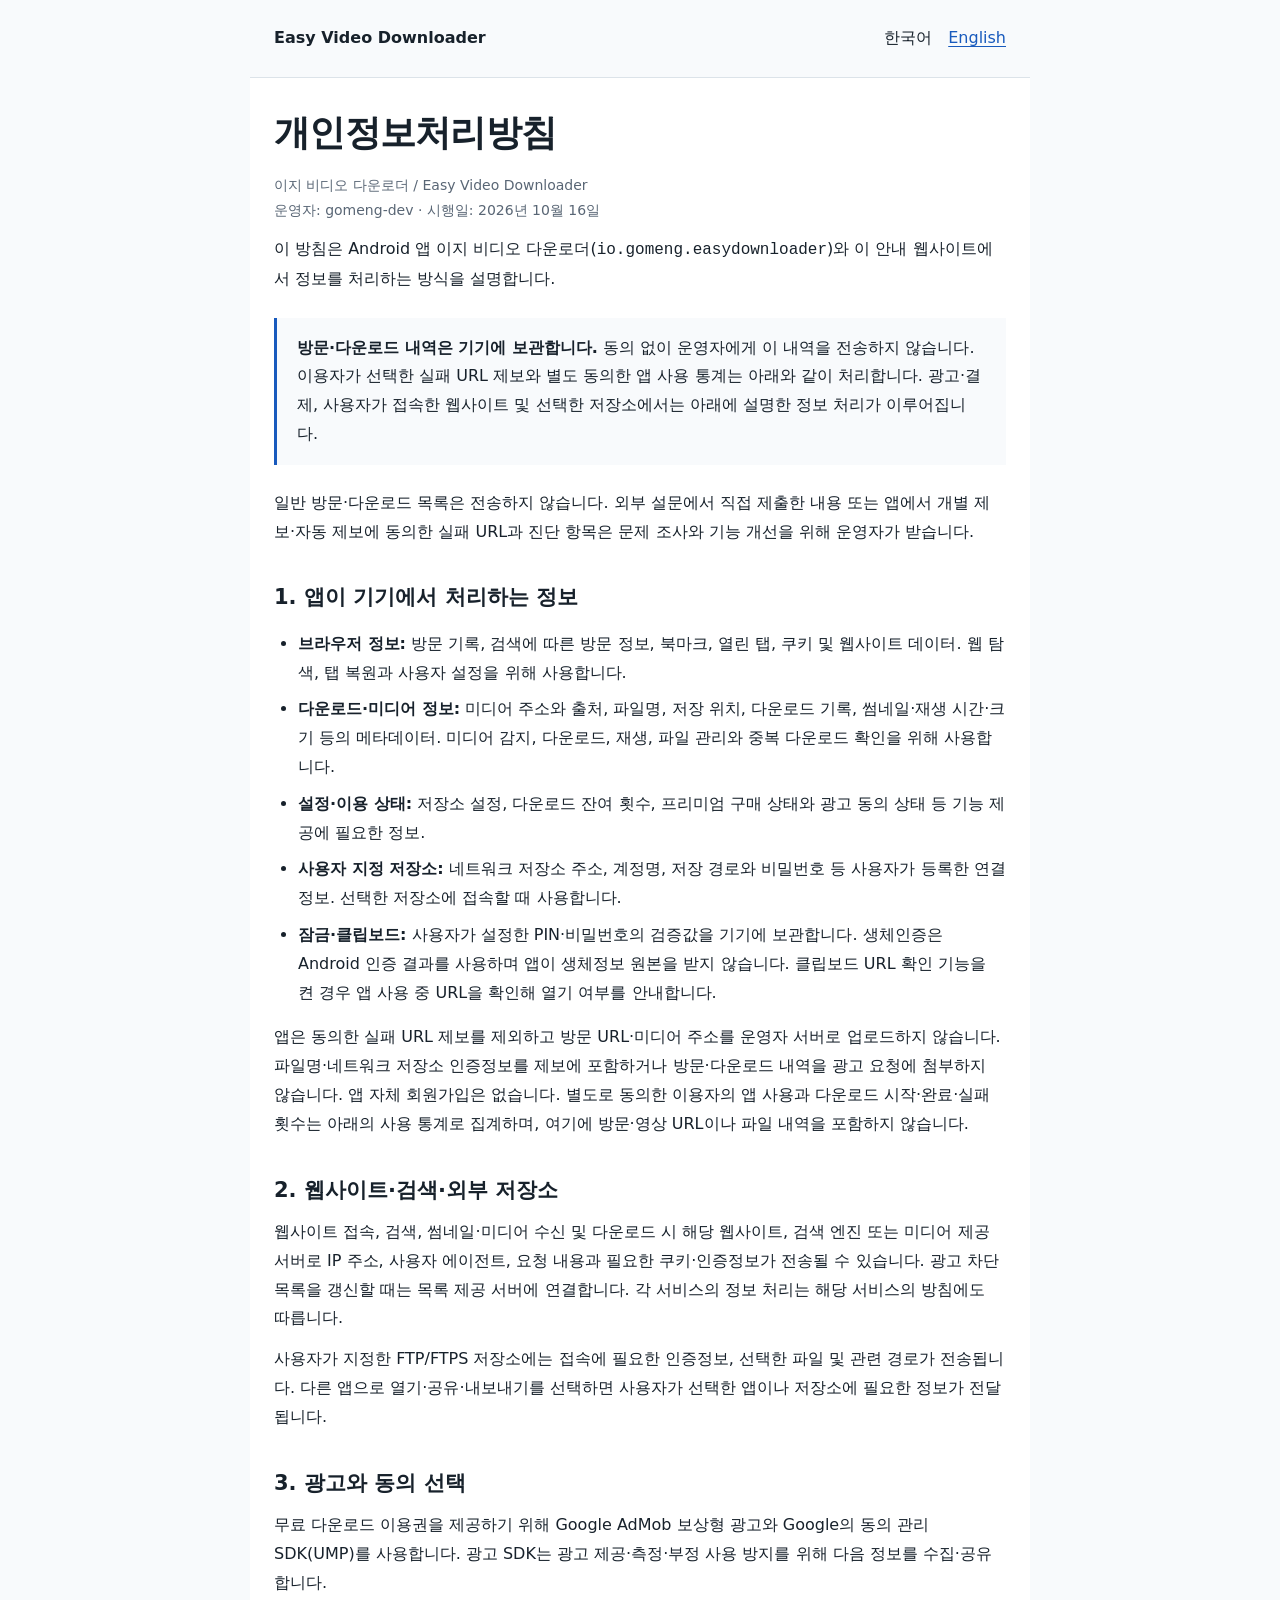
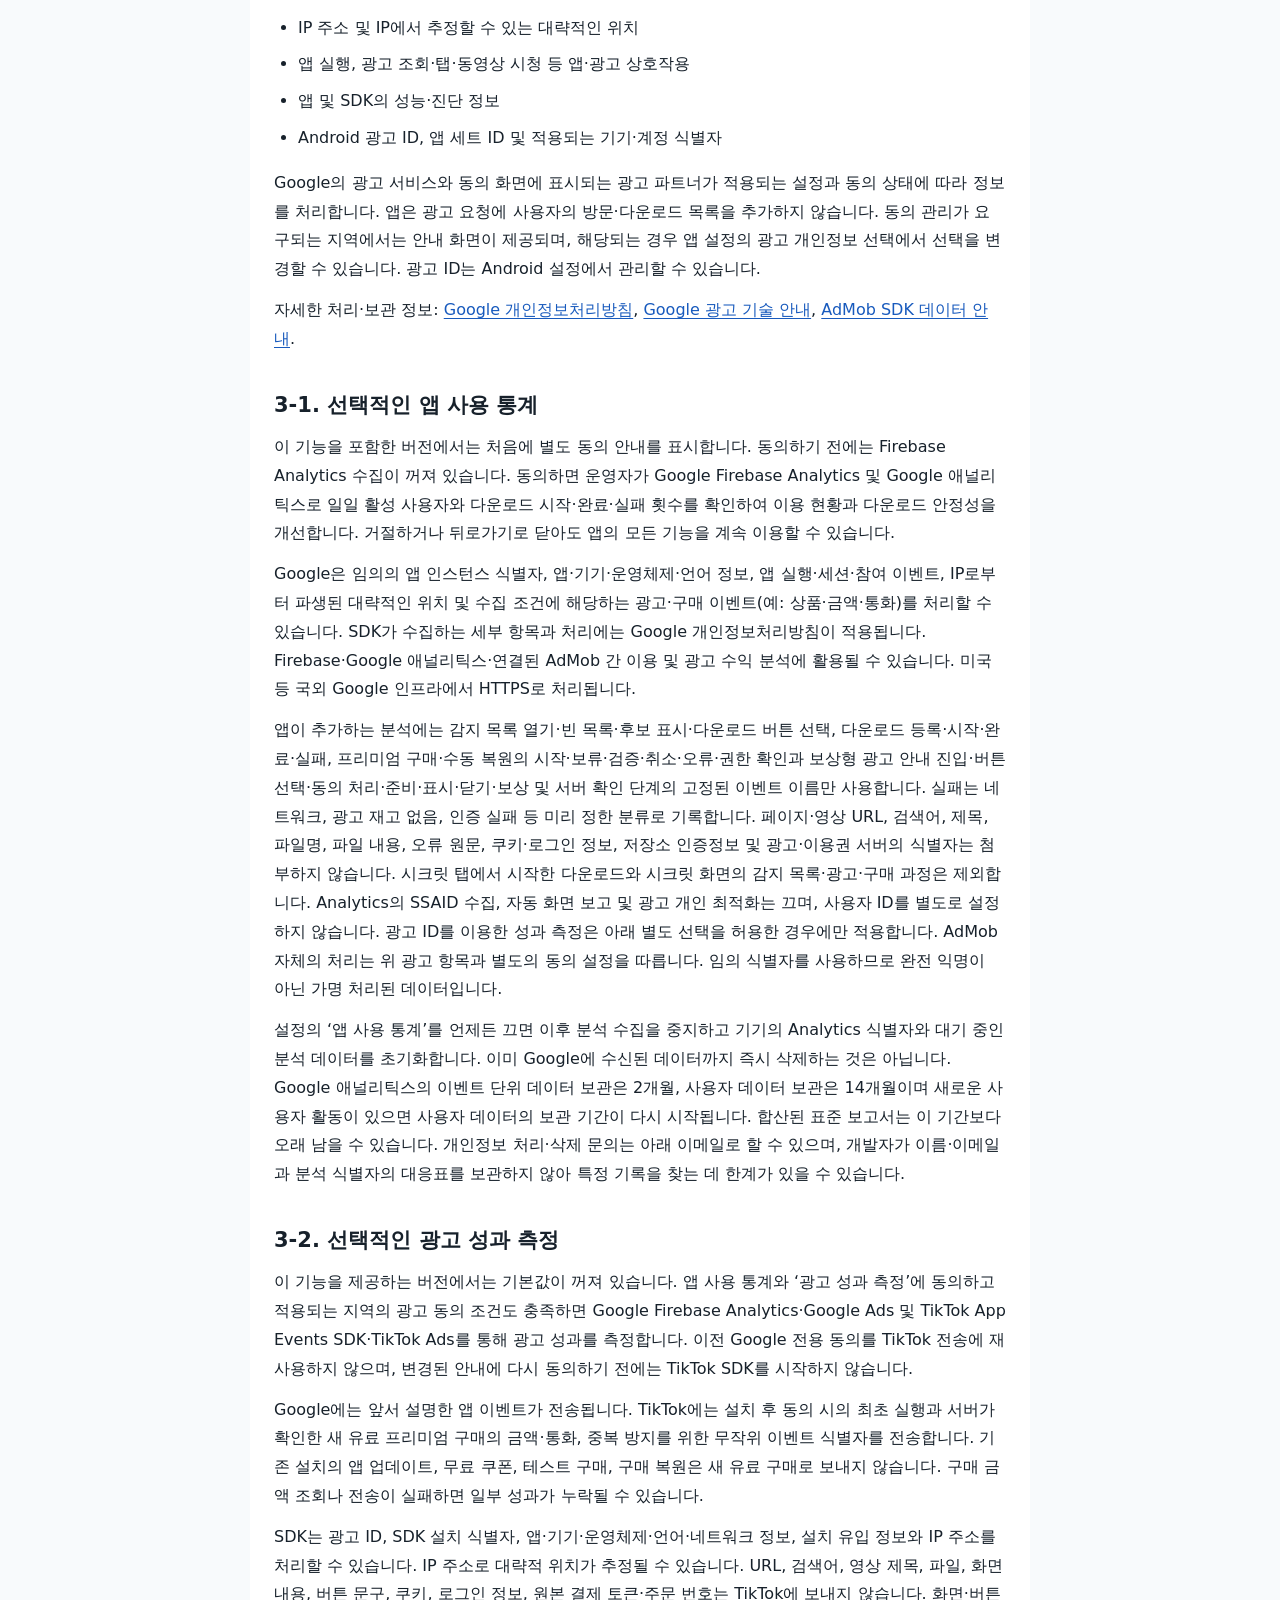
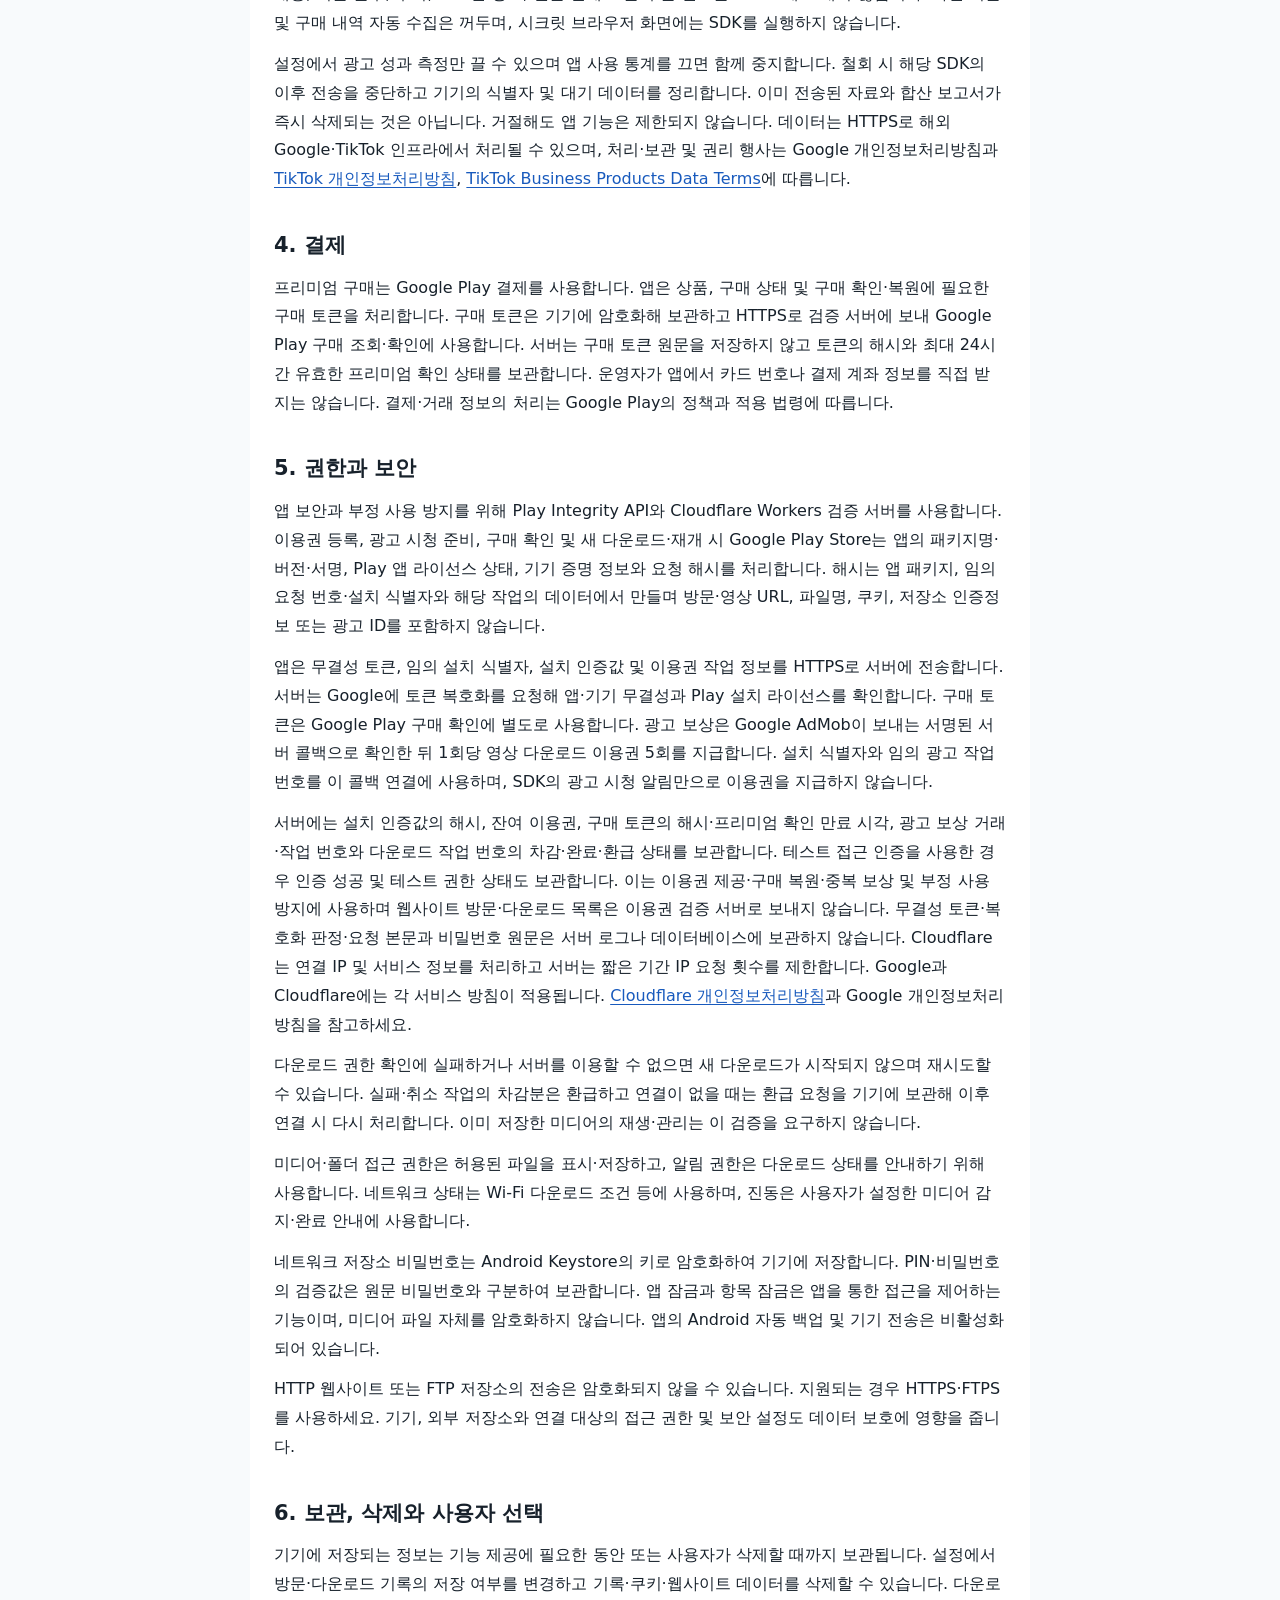
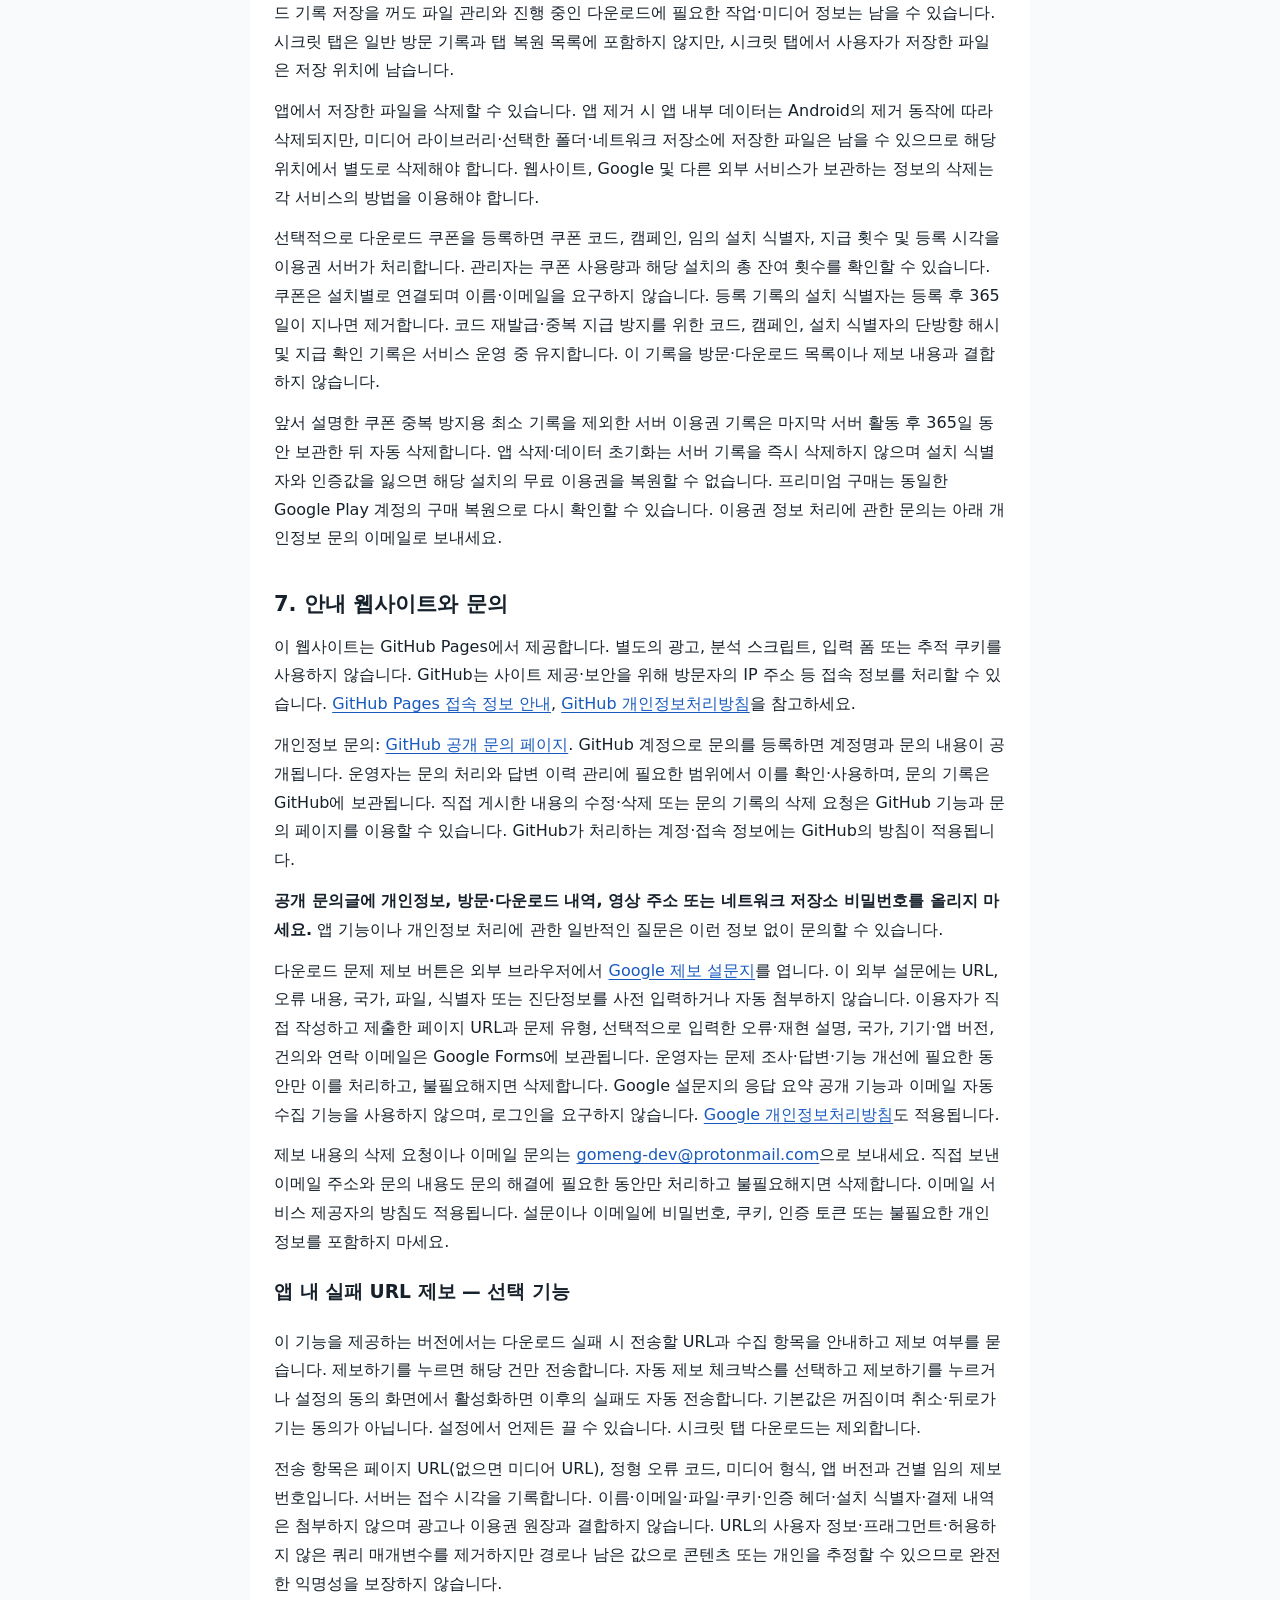
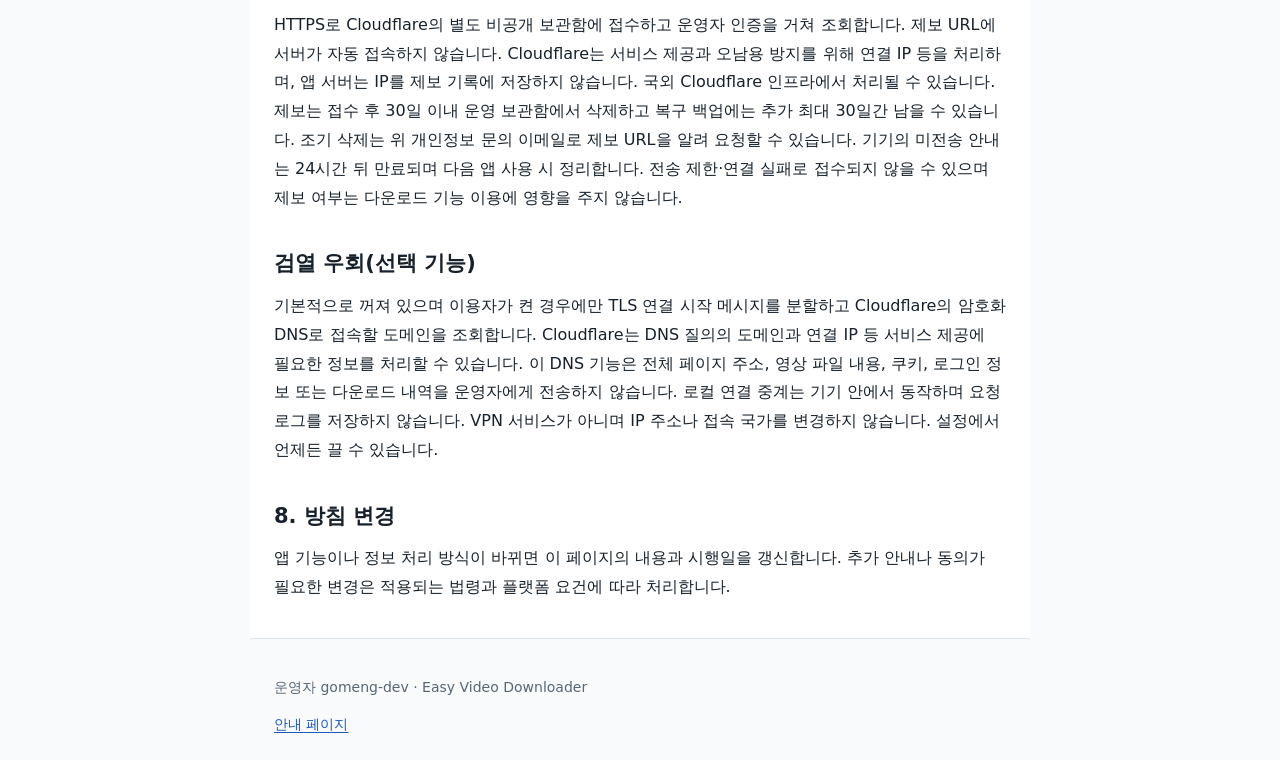
==== privacy.html @ 05d31c36 "Explain optional encrypted DNS connection feature" ====
<!doctype html>
<html lang="ko">
<head>
  <meta charset="utf-8">
  <meta name="viewport" content="width=device-width, initial-scale=1">
  <meta name="description" content="이지 비디오 다운로더의 기기 내 정보, 광고·결제 데이터, 외부 서비스, 삭제 및 문의 방법에 관한 개인정보처리방침입니다.">
  <meta http-equiv="Content-Security-Policy" content="default-src 'none'; style-src 'self'; base-uri 'none'; form-action 'none'">
  <title>개인정보처리방침 | 이지 비디오 다운로더</title>
  <link rel="stylesheet" href="styles.css">
  <link rel="alternate" hreflang="en" href="privacy-en.html">
</head>
<body>
  <header><a class="brand" href="./">Easy Video Downloader</a><nav aria-label="언어"><span aria-current="page">한국어</span><a href="privacy-en.html" lang="en">English</a></nav></header>
  <main>
    <h1>개인정보처리방침</h1>
    <p class="meta">이지 비디오 다운로더 / Easy Video Downloader<br>운영자: gomeng-dev · 시행일: <time datetime="2026-10-16">2026년 10월 16일</time></p>
    <p>이 방침은 Android 앱 이지 비디오 다운로더(<code>io.gomeng.easydownloader</code>)와 이 안내 웹사이트에서 정보를 처리하는 방식을 설명합니다.</p>
    <div class="summary"><strong>방문·다운로드 내역은 기기에 보관합니다.</strong> 동의 없이 운영자에게 이 내역을 전송하지 않습니다. 이용자가 선택한 실패 URL 제보와 별도 동의한 앱 사용 통계는 아래와 같이 처리합니다. 광고·결제, 사용자가 접속한 웹사이트 및 선택한 저장소에서는 아래에 설명한 정보 처리가 이루어집니다.</div>
    <p>일반 방문·다운로드 목록은 전송하지 않습니다. 외부 설문에서 직접 제출한 내용 또는 앱에서 개별 제보·자동 제보에 동의한 실패 URL과 진단 항목은 문제 조사와 기능 개선을 위해 운영자가 받습니다.</p>
    <h2>1. 앱이 기기에서 처리하는 정보</h2>
    <ul>
      <li><strong>브라우저 정보:</strong> 방문 기록, 검색에 따른 방문 정보, 북마크, 열린 탭, 쿠키 및 웹사이트 데이터. 웹 탐색, 탭 복원과 사용자 설정을 위해 사용합니다.</li>
      <li><strong>다운로드·미디어 정보:</strong> 미디어 주소와 출처, 파일명, 저장 위치, 다운로드 기록, 썸네일·재생 시간·크기 등의 메타데이터. 미디어 감지, 다운로드, 재생, 파일 관리와 중복 다운로드 확인을 위해 사용합니다.</li>
      <li><strong>설정·이용 상태:</strong> 저장소 설정, 다운로드 잔여 횟수, 프리미엄 구매 상태와 광고 동의 상태 등 기능 제공에 필요한 정보.</li>
      <li><strong>사용자 지정 저장소:</strong> 네트워크 저장소 주소, 계정명, 저장 경로와 비밀번호 등 사용자가 등록한 연결 정보. 선택한 저장소에 접속할 때 사용합니다.</li>
      <li><strong>잠금·클립보드:</strong> 사용자가 설정한 PIN·비밀번호의 검증값을 기기에 보관합니다. 생체인증은 Android 인증 결과를 사용하며 앱이 생체정보 원본을 받지 않습니다. 클립보드 URL 확인 기능을 켠 경우 앱 사용 중 URL을 확인해 열기 여부를 안내합니다.</li>
    </ul>
    <p>앱은 동의한 실패 URL 제보를 제외하고 방문 URL·미디어 주소를 운영자 서버로 업로드하지 않습니다. 파일명·네트워크 저장소 인증정보를 제보에 포함하거나 방문·다운로드 내역을 광고 요청에 첨부하지 않습니다. 앱 자체 회원가입은 없습니다. 별도로 동의한 이용자의 앱 사용과 다운로드 시작·완료·실패 횟수는 아래의 사용 통계로 집계하며, 여기에 방문·영상 URL이나 파일 내역을 포함하지 않습니다.</p>
    <h2>2. 웹사이트·검색·외부 저장소</h2>
    <p>웹사이트 접속, 검색, 썸네일·미디어 수신 및 다운로드 시 해당 웹사이트, 검색 엔진 또는 미디어 제공 서버로 IP 주소, 사용자 에이전트, 요청 내용과 필요한 쿠키·인증정보가 전송될 수 있습니다. 광고 차단 목록을 갱신할 때는 목록 제공 서버에 연결합니다. 각 서비스의 정보 처리는 해당 서비스의 방침에도 따릅니다.</p>
    <p>사용자가 지정한 FTP/FTPS 저장소에는 접속에 필요한 인증정보, 선택한 파일 및 관련 경로가 전송됩니다. 다른 앱으로 열기·공유·내보내기를 선택하면 사용자가 선택한 앱이나 저장소에 필요한 정보가 전달됩니다.</p>
    <h2>3. 광고와 동의 선택</h2>
    <p>무료 다운로드 이용권을 제공하기 위해 Google AdMob 보상형 광고와 Google의 동의 관리 SDK(UMP)를 사용합니다. 광고 SDK는 광고 제공·측정·부정 사용 방지를 위해 다음 정보를 수집·공유합니다.</p>
    <ul><li>IP 주소 및 IP에서 추정할 수 있는 대략적인 위치</li><li>앱 실행, 광고 조회·탭·동영상 시청 등 앱·광고 상호작용</li><li>앱 및 SDK의 성능·진단 정보</li><li>Android 광고 ID, 앱 세트 ID 및 적용되는 기기·계정 식별자</li></ul>
    <p>Google의 광고 서비스와 동의 화면에 표시되는 광고 파트너가 적용되는 설정과 동의 상태에 따라 정보를 처리합니다. 앱은 광고 요청에 사용자의 방문·다운로드 목록을 추가하지 않습니다. 동의 관리가 요구되는 지역에서는 안내 화면이 제공되며, 해당되는 경우 앱 설정의 광고 개인정보 선택에서 선택을 변경할 수 있습니다. 광고 ID는 Android 설정에서 관리할 수 있습니다.</p>
    <p>자세한 처리·보관 정보: <a href="https://policies.google.com/privacy?hl=ko">Google 개인정보처리방침</a>, <a href="https://policies.google.com/technologies/ads?hl=ko">Google 광고 기술 안내</a>, <a href="https://developers.google.com/admob/android/privacy/play-data-disclosure">AdMob SDK 데이터 안내</a>.</p>
    <h2>3-1. 선택적인 앱 사용 통계</h2>
    <p>이 기능을 포함한 버전에서는 처음에 별도 동의 안내를 표시합니다. 동의하기 전에는 Firebase Analytics 수집이 꺼져 있습니다. 동의하면 운영자가 Google Firebase Analytics 및 Google 애널리틱스로 일일 활성 사용자와 다운로드 시작·완료·실패 횟수를 확인하여 이용 현황과 다운로드 안정성을 개선합니다. 거절하거나 뒤로가기로 닫아도 앱의 모든 기능을 계속 이용할 수 있습니다.</p>
    <p>Google은 임의의 앱 인스턴스 식별자, 앱·기기·운영체제·언어 정보, 앱 실행·세션·참여 이벤트, IP로부터 파생된 대략적인 위치 및 수집 조건에 해당하는 광고·구매 이벤트(예: 상품·금액·통화)를 처리할 수 있습니다. SDK가 수집하는 세부 항목과 처리에는 Google 개인정보처리방침이 적용됩니다. Firebase·Google 애널리틱스·연결된 AdMob 간 이용 및 광고 수익 분석에 활용될 수 있습니다. 미국 등 국외 Google 인프라에서 HTTPS로 처리됩니다.</p>
    <p>앱이 추가하는 분석에는 감지 목록 열기·빈 목록·후보 표시·다운로드 버튼 선택, 다운로드 등록·시작·완료·실패, 프리미엄 구매·수동 복원의 시작·보류·검증·취소·오류·권한 확인과 보상형 광고 안내 진입·버튼 선택·동의 처리·준비·표시·닫기·보상 및 서버 확인 단계의 고정된 이벤트 이름만 사용합니다. 실패는 네트워크, 광고 재고 없음, 인증 실패 등 미리 정한 분류로 기록합니다. 페이지·영상 URL, 검색어, 제목, 파일명, 파일 내용, 오류 원문, 쿠키·로그인 정보, 저장소 인증정보 및 광고·이용권 서버의 식별자는 첨부하지 않습니다. 시크릿 탭에서 시작한 다운로드와 시크릿 화면의 감지 목록·광고·구매 과정은 제외합니다. Analytics의 SSAID 수집, 자동 화면 보고 및 광고 개인 최적화는 끄며, 사용자 ID를 별도로 설정하지 않습니다. 광고 ID를 이용한 성과 측정은 아래 별도 선택을 허용한 경우에만 적용합니다. AdMob 자체의 처리는 위 광고 항목과 별도의 동의 설정을 따릅니다. 임의 식별자를 사용하므로 완전 익명이 아닌 가명 처리된 데이터입니다.</p>
    <p>설정의 ‘앱 사용 통계’를 언제든 끄면 이후 분석 수집을 중지하고 기기의 Analytics 식별자와 대기 중인 분석 데이터를 초기화합니다. 이미 Google에 수신된 데이터까지 즉시 삭제하는 것은 아닙니다. Google 애널리틱스의 이벤트 단위 데이터 보관은 2개월, 사용자 데이터 보관은 14개월이며 새로운 사용자 활동이 있으면 사용자 데이터의 보관 기간이 다시 시작됩니다. 합산된 표준 보고서는 이 기간보다 오래 남을 수 있습니다. 개인정보 처리·삭제 문의는 아래 이메일로 할 수 있으며, 개발자가 이름·이메일과 분석 식별자의 대응표를 보관하지 않아 특정 기록을 찾는 데 한계가 있을 수 있습니다.</p>
    <h2>3-2. 선택적인 광고 성과 측정</h2>
    <p>이 기능을 제공하는 버전에서는 기본값이 꺼져 있습니다. 앱 사용 통계와 ‘광고 성과 측정’에 동의하고 적용되는 지역의 광고 동의 조건도 충족하면 Google Firebase Analytics·Google Ads 및 TikTok App Events SDK·TikTok Ads를 통해 광고 성과를 측정합니다. 이전 Google 전용 동의를 TikTok 전송에 재사용하지 않으며, 변경된 안내에 다시 동의하기 전에는 TikTok SDK를 시작하지 않습니다.</p>
    <p>Google에는 앞서 설명한 앱 이벤트가 전송됩니다. TikTok에는 설치 후 동의 시의 최초 실행과 서버가 확인한 새 유료 프리미엄 구매의 금액·통화, 중복 방지를 위한 무작위 이벤트 식별자를 전송합니다. 기존 설치의 앱 업데이트, 무료 쿠폰, 테스트 구매, 구매 복원은 새 유료 구매로 보내지 않습니다. 구매 금액 조회나 전송이 실패하면 일부 성과가 누락될 수 있습니다.</p>
    <p>SDK는 광고 ID, SDK 설치 식별자, 앱·기기·운영체제·언어·네트워크 정보, 설치 유입 정보와 IP 주소를 처리할 수 있습니다. IP 주소로 대략적 위치가 추정될 수 있습니다. URL, 검색어, 영상 제목, 파일, 화면 내용, 버튼 문구, 쿠키, 로그인 정보, 원본 결제 토큰·주문 번호는 TikTok에 보내지 않습니다. 화면·버튼 및 구매 내역 자동 수집은 꺼두며, 시크릿 브라우저 화면에는 SDK를 실행하지 않습니다.</p>
    <p>설정에서 광고 성과 측정만 끌 수 있으며 앱 사용 통계를 끄면 함께 중지합니다. 철회 시 해당 SDK의 이후 전송을 중단하고 기기의 식별자 및 대기 데이터를 정리합니다. 이미 전송된 자료와 합산 보고서가 즉시 삭제되는 것은 아닙니다. 거절해도 앱 기능은 제한되지 않습니다. 데이터는 HTTPS로 해외 Google·TikTok 인프라에서 처리될 수 있으며, 처리·보관 및 권리 행사는 Google 개인정보처리방침과 <a href="https://www.tiktok.com/legal/page/global/privacy-policy/en">TikTok 개인정보처리방침</a>, <a href="https://ads.tiktok.com/i18n/official/policy/business-products-terms">TikTok Business Products Data Terms</a>에 따릅니다.</p>
    <h2>4. 결제</h2>
    <p>프리미엄 구매는 Google Play 결제를 사용합니다. 앱은 상품, 구매 상태 및 구매 확인·복원에 필요한 구매 토큰을 처리합니다. 구매 토큰은 기기에 암호화해 보관하고 HTTPS로 검증 서버에 보내 Google Play 구매 조회·확인에 사용합니다. 서버는 구매 토큰 원문을 저장하지 않고 토큰의 해시와 최대 24시간 유효한 프리미엄 확인 상태를 보관합니다. 운영자가 앱에서 카드 번호나 결제 계좌 정보를 직접 받지는 않습니다. 결제·거래 정보의 처리는 Google Play의 정책과 적용 법령에 따릅니다.</p>
    <h2>5. 권한과 보안</h2>
    <p>앱 보안과 부정 사용 방지를 위해 Play Integrity API와 Cloudflare Workers 검증 서버를 사용합니다. 이용권 등록, 광고 시청 준비, 구매 확인 및 새 다운로드·재개 시 Google Play Store는 앱의 패키지명·버전·서명, Play 앱 라이선스 상태, 기기 증명 정보와 요청 해시를 처리합니다. 해시는 앱 패키지, 임의 요청 번호·설치 식별자와 해당 작업의 데이터에서 만들며 방문·영상 URL, 파일명, 쿠키, 저장소 인증정보 또는 광고 ID를 포함하지 않습니다.</p>
    <p>앱은 무결성 토큰, 임의 설치 식별자, 설치 인증값 및 이용권 작업 정보를 HTTPS로 서버에 전송합니다. 서버는 Google에 토큰 복호화를 요청해 앱·기기 무결성과 Play 설치 라이선스를 확인합니다. 구매 토큰은 Google Play 구매 확인에 별도로 사용합니다. 광고 보상은 Google AdMob이 보내는 서명된 서버 콜백으로 확인한 뒤 1회당 영상 다운로드 이용권 5회를 지급합니다. 설치 식별자와 임의 광고 작업 번호를 이 콜백 연결에 사용하며, SDK의 광고 시청 알림만으로 이용권을 지급하지 않습니다.</p>
    <p>서버에는 설치 인증값의 해시, 잔여 이용권, 구매 토큰의 해시·프리미엄 확인 만료 시각, 광고 보상 거래·작업 번호와 다운로드 작업 번호의 차감·완료·환급 상태를 보관합니다. 테스트 접근 인증을 사용한 경우 인증 성공 및 테스트 권한 상태도 보관합니다. 이는 이용권 제공·구매 복원·중복 보상 및 부정 사용 방지에 사용하며 웹사이트 방문·다운로드 목록은 이용권 검증 서버로 보내지 않습니다. 무결성 토큰·복호화 판정·요청 본문과 비밀번호 원문은 서버 로그나 데이터베이스에 보관하지 않습니다. Cloudflare는 연결 IP 및 서비스 정보를 처리하고 서버는 짧은 기간 IP 요청 횟수를 제한합니다. Google과 Cloudflare에는 각 서비스 방침이 적용됩니다. <a href="https://www.cloudflare.com/privacypolicy/">Cloudflare 개인정보처리방침</a>과 Google 개인정보처리방침을 참고하세요.</p>
    <p>다운로드 권한 확인에 실패하거나 서버를 이용할 수 없으면 새 다운로드가 시작되지 않으며 재시도할 수 있습니다. 실패·취소 작업의 차감분은 환급하고 연결이 없을 때는 환급 요청을 기기에 보관해 이후 연결 시 다시 처리합니다. 이미 저장한 미디어의 재생·관리는 이 검증을 요구하지 않습니다.</p>
    <p>미디어·폴더 접근 권한은 허용된 파일을 표시·저장하고, 알림 권한은 다운로드 상태를 안내하기 위해 사용합니다. 네트워크 상태는 Wi-Fi 다운로드 조건 등에 사용하며, 진동은 사용자가 설정한 미디어 감지·완료 안내에 사용합니다.</p>
    <p>네트워크 저장소 비밀번호는 Android Keystore의 키로 암호화하여 기기에 저장합니다. PIN·비밀번호의 검증값은 원문 비밀번호와 구분하여 보관합니다. 앱 잠금과 항목 잠금은 앱을 통한 접근을 제어하는 기능이며, 미디어 파일 자체를 암호화하지 않습니다. 앱의 Android 자동 백업 및 기기 전송은 비활성화되어 있습니다.</p>
    <p>HTTP 웹사이트 또는 FTP 저장소의 전송은 암호화되지 않을 수 있습니다. 지원되는 경우 HTTPS·FTPS를 사용하세요. 기기, 외부 저장소와 연결 대상의 접근 권한 및 보안 설정도 데이터 보호에 영향을 줍니다.</p>
    <h2>6. 보관, 삭제와 사용자 선택</h2>
    <p>기기에 저장되는 정보는 기능 제공에 필요한 동안 또는 사용자가 삭제할 때까지 보관됩니다. 설정에서 방문·다운로드 기록의 저장 여부를 변경하고 기록·쿠키·웹사이트 데이터를 삭제할 수 있습니다. 다운로드 기록 저장을 꺼도 파일 관리와 진행 중인 다운로드에 필요한 작업·미디어 정보는 남을 수 있습니다. 시크릿 탭은 일반 방문 기록과 탭 복원 목록에 포함하지 않지만, 시크릿 탭에서 사용자가 저장한 파일은 저장 위치에 남습니다.</p>
    <p>앱에서 저장한 파일을 삭제할 수 있습니다. 앱 제거 시 앱 내부 데이터는 Android의 제거 동작에 따라 삭제되지만, 미디어 라이브러리·선택한 폴더·네트워크 저장소에 저장한 파일은 남을 수 있으므로 해당 위치에서 별도로 삭제해야 합니다. 웹사이트, Google 및 다른 외부 서비스가 보관하는 정보의 삭제는 각 서비스의 방법을 이용해야 합니다.</p>
    <p>선택적으로 다운로드 쿠폰을 등록하면 쿠폰 코드, 캠페인, 임의 설치 식별자, 지급 횟수 및 등록 시각을 이용권 서버가 처리합니다. 관리자는 쿠폰 사용량과 해당 설치의 총 잔여 횟수를 확인할 수 있습니다. 쿠폰은 설치별로 연결되며 이름·이메일을 요구하지 않습니다. 등록 기록의 설치 식별자는 등록 후 365일이 지나면 제거합니다. 코드 재발급·중복 지급 방지를 위한 코드, 캠페인, 설치 식별자의 단방향 해시 및 지급 확인 기록은 서비스 운영 중 유지합니다. 이 기록을 방문·다운로드 목록이나 제보 내용과 결합하지 않습니다.</p>
    <p>앞서 설명한 쿠폰 중복 방지용 최소 기록을 제외한 서버 이용권 기록은 마지막 서버 활동 후 365일 동안 보관한 뒤 자동 삭제합니다. 앱 삭제·데이터 초기화는 서버 기록을 즉시 삭제하지 않으며 설치 식별자와 인증값을 잃으면 해당 설치의 무료 이용권을 복원할 수 없습니다. 프리미엄 구매는 동일한 Google Play 계정의 구매 복원으로 다시 확인할 수 있습니다. 이용권 정보 처리에 관한 문의는 아래 개인정보 문의 이메일로 보내세요.</p>
    <h2>7. 안내 웹사이트와 문의</h2>
    <p>이 웹사이트는 GitHub Pages에서 제공합니다. 별도의 광고, 분석 스크립트, 입력 폼 또는 추적 쿠키를 사용하지 않습니다. GitHub는 사이트 제공·보안을 위해 방문자의 IP 주소 등 접속 정보를 처리할 수 있습니다. <a href="https://docs.github.com/en/pages/getting-started-with-github-pages/what-is-github-pages#data-collection">GitHub Pages 접속 정보 안내</a>, <a href="https://docs.github.com/en/site-policy/privacy-policies/github-general-privacy-statement">GitHub 개인정보처리방침</a>을 참고하세요.</p>
    <p>개인정보 문의: <a href="https://github.com/gomeng-dev/gomeng-dev.github.io/issues/new/choose">GitHub 공개 문의 페이지</a>. GitHub 계정으로 문의를 등록하면 계정명과 문의 내용이 공개됩니다. 운영자는 문의 처리와 답변 이력 관리에 필요한 범위에서 이를 확인·사용하며, 문의 기록은 GitHub에 보관됩니다. 직접 게시한 내용의 수정·삭제 또는 문의 기록의 삭제 요청은 GitHub 기능과 문의 페이지를 이용할 수 있습니다. GitHub가 처리하는 계정·접속 정보에는 GitHub의 방침이 적용됩니다.</p>
    <p><strong>공개 문의글에 개인정보, 방문·다운로드 내역, 영상 주소 또는 네트워크 저장소 비밀번호를 올리지 마세요.</strong> 앱 기능이나 개인정보 처리에 관한 일반적인 질문은 이런 정보 없이 문의할 수 있습니다.</p>
    <p>다운로드 문제 제보 버튼은 외부 브라우저에서 <a href="https://forms.gle/c27XCRw5DG1pecUr5">Google 제보 설문지</a>를 엽니다. 이 외부 설문에는 URL, 오류 내용, 국가, 파일, 식별자 또는 진단정보를 사전 입력하거나 자동 첨부하지 않습니다. 이용자가 직접 작성하고 제출한 페이지 URL과 문제 유형, 선택적으로 입력한 오류·재현 설명, 국가, 기기·앱 버전, 건의와 연락 이메일은 Google Forms에 보관됩니다. 운영자는 문제 조사·답변·기능 개선에 필요한 동안만 이를 처리하고, 불필요해지면 삭제합니다. Google 설문지의 응답 요약 공개 기능과 이메일 자동 수집 기능을 사용하지 않으며, 로그인을 요구하지 않습니다. <a href="https://policies.google.com/privacy?hl=ko">Google 개인정보처리방침</a>도 적용됩니다.</p>
    <p>제보 내용의 삭제 요청이나 이메일 문의는 <a href="mailto:gomeng-dev@protonmail.com">gomeng-dev@protonmail.com</a>으로 보내세요. 직접 보낸 이메일 주소와 문의 내용도 문의 해결에 필요한 동안만 처리하고 불필요해지면 삭제합니다. 이메일 서비스 제공자의 방침도 적용됩니다. 설문이나 이메일에 비밀번호, 쿠키, 인증 토큰 또는 불필요한 개인정보를 포함하지 마세요.</p>
    <h3>앱 내 실패 URL 제보 — 선택 기능</h3>
    <p>이 기능을 제공하는 버전에서는 다운로드 실패 시 전송할 URL과 수집 항목을 안내하고 제보 여부를 묻습니다. 제보하기를 누르면 해당 건만 전송합니다. 자동 제보 체크박스를 선택하고 제보하기를 누르거나 설정의 동의 화면에서 활성화하면 이후의 실패도 자동 전송합니다. 기본값은 꺼짐이며 취소·뒤로가기는 동의가 아닙니다. 설정에서 언제든 끌 수 있습니다. 시크릿 탭 다운로드는 제외합니다.</p>
    <p>전송 항목은 페이지 URL(없으면 미디어 URL), 정형 오류 코드, 미디어 형식, 앱 버전과 건별 임의 제보 번호입니다. 서버는 접수 시각을 기록합니다. 이름·이메일·파일·쿠키·인증 헤더·설치 식별자·결제 내역은 첨부하지 않으며 광고나 이용권 원장과 결합하지 않습니다. URL의 사용자 정보·프래그먼트·허용하지 않은 쿼리 매개변수를 제거하지만 경로나 남은 값으로 콘텐츠 또는 개인을 추정할 수 있으므로 완전한 익명성을 보장하지 않습니다.</p>
    <p>HTTPS로 Cloudflare의 별도 비공개 보관함에 접수하고 운영자 인증을 거쳐 조회합니다. 제보 URL에 서버가 자동 접속하지 않습니다. Cloudflare는 서비스 제공과 오남용 방지를 위해 연결 IP 등을 처리하며, 앱 서버는 IP를 제보 기록에 저장하지 않습니다. 국외 Cloudflare 인프라에서 처리될 수 있습니다. 제보는 접수 후 30일 이내 운영 보관함에서 삭제하고 복구 백업에는 추가 최대 30일간 남을 수 있습니다. 조기 삭제는 위 개인정보 문의 이메일로 제보 URL을 알려 요청할 수 있습니다. 기기의 미전송 안내는 24시간 뒤 만료되며 다음 앱 사용 시 정리합니다. 전송 제한·연결 실패로 접수되지 않을 수 있으며 제보 여부는 다운로드 기능 이용에 영향을 주지 않습니다.</p>
    <h2>검열 우회(선택 기능)</h2>
    <p>기본적으로 꺼져 있으며 이용자가 켠 경우에만 TLS 연결 시작 메시지를 분할하고 Cloudflare의 암호화 DNS로 접속할 도메인을 조회합니다. Cloudflare는 DNS 질의의 도메인과 연결 IP 등 서비스 제공에 필요한 정보를 처리할 수 있습니다. 이 DNS 기능은 전체 페이지 주소, 영상 파일 내용, 쿠키, 로그인 정보 또는 다운로드 내역을 운영자에게 전송하지 않습니다. 로컬 연결 중계는 기기 안에서 동작하며 요청 로그를 저장하지 않습니다. VPN 서비스가 아니며 IP 주소나 접속 국가를 변경하지 않습니다. 설정에서 언제든 끌 수 있습니다.</p>
    <h2>8. 방침 변경</h2>
    <p>앱 기능이나 정보 처리 방식이 바뀌면 이 페이지의 내용과 시행일을 갱신합니다. 추가 안내나 동의가 필요한 변경은 적용되는 법령과 플랫폼 요건에 따라 처리합니다.</p>
  </main>
  <footer><p>운영자 gomeng-dev · Easy Video Downloader</p><a href="./">안내 페이지</a></footer>
</body>
</html>
---- styles.css ----
:root { color-scheme: light dark; --background: #f8fafc; --surface: #ffffff; --text: #17212b; --muted: #596675; --line: #dce3e9; --accent: #185abd; }
* { box-sizing: border-box; }
body { margin: 0; background: var(--background); color: var(--text); font: 16px/1.8 system-ui, -apple-system, BlinkMacSystemFont, "Segoe UI", sans-serif; overflow-wrap: anywhere; }
header, main, footer { max-width: 780px; margin: auto; padding: 24px; }
header { display: flex; align-items: center; justify-content: space-between; gap: 16px; border-bottom: 1px solid var(--line); }
.brand { font-weight: 700; color: var(--text); text-decoration: none; }
nav { display: flex; flex-wrap: wrap; gap: 16px; }
a { color: var(--accent); text-underline-offset: 3px; }
a:hover { text-decoration-thickness: 2px; }
a:focus-visible { outline: 3px solid var(--accent); outline-offset: 4px; border-radius: 2px; }
main { background: var(--surface); }
h1 { margin: 8px 0 16px; font-size: clamp(26px, 5vw, 36px); line-height: 1.3; letter-spacing: -.02em; }
h2 { margin: 36px 0 12px; font-size: 21px; line-height: 1.5; }
p { margin: 12px 0; }
ul { padding-inline-start: 24px; }
li { margin: 8px 0; }
.meta, footer { color: var(--muted); font-size: 14px; }
.summary { padding: 16px 20px; margin: 24px 0; background: var(--background); border-inline-start: 3px solid var(--accent); }
dl { margin: 16px 0; }
dt { font-weight: 650; margin-top: 16px; }
dd { margin: 4px 0 0; }
footer { border-top: 1px solid var(--line); }
@media (max-width: 480px) { header, main, footer { padding: 20px; } header { align-items: flex-start; flex-direction: column; gap: 8px; } }
@media (prefers-color-scheme: dark) { :root { --background: #12171d; --surface: #191f26; --text: #e7edf4; --muted: #a8b4c2; --line: #343e4a; --accent: #92beff; } }
@media print { :root { --background: #fff; --surface: #fff; --text: #000; --muted: #333; --line: #ccc; --accent: #000; } header nav { display: none; } main { max-width: none; } h2 { break-after: avoid; } }
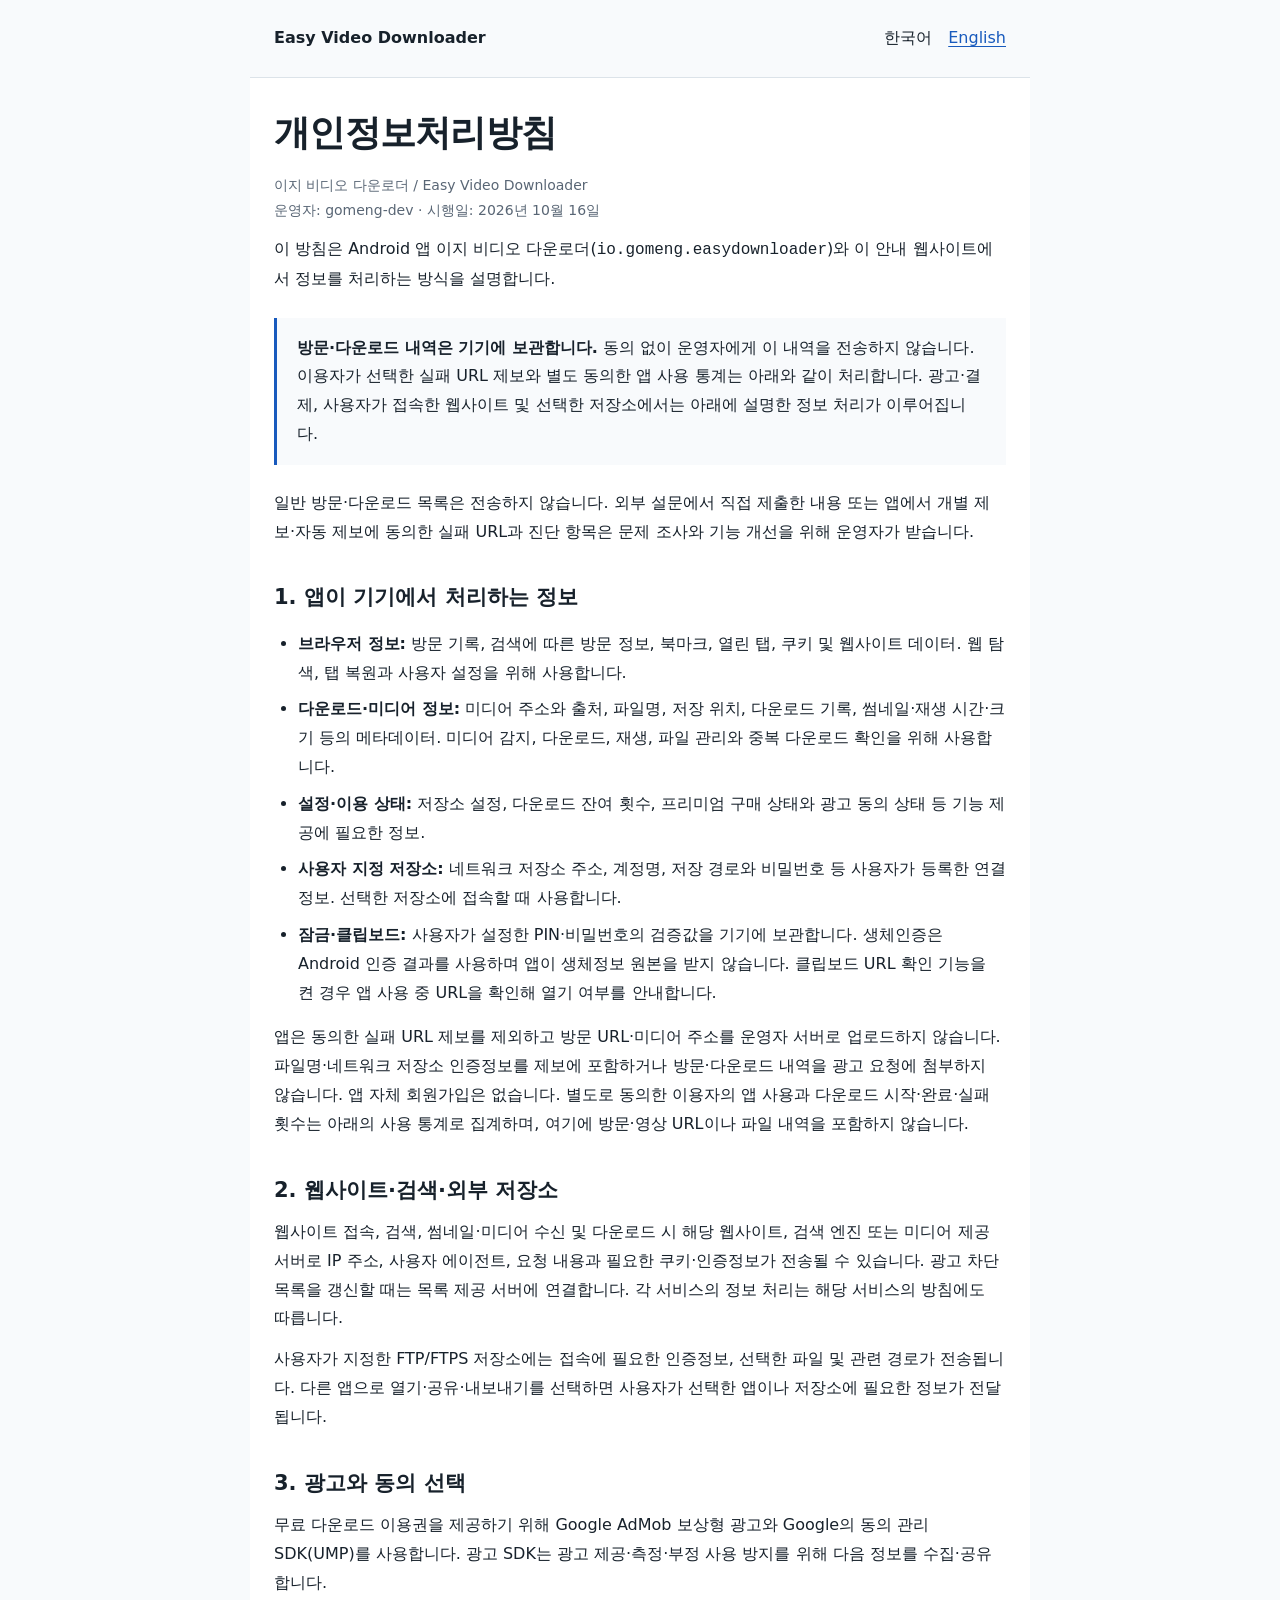
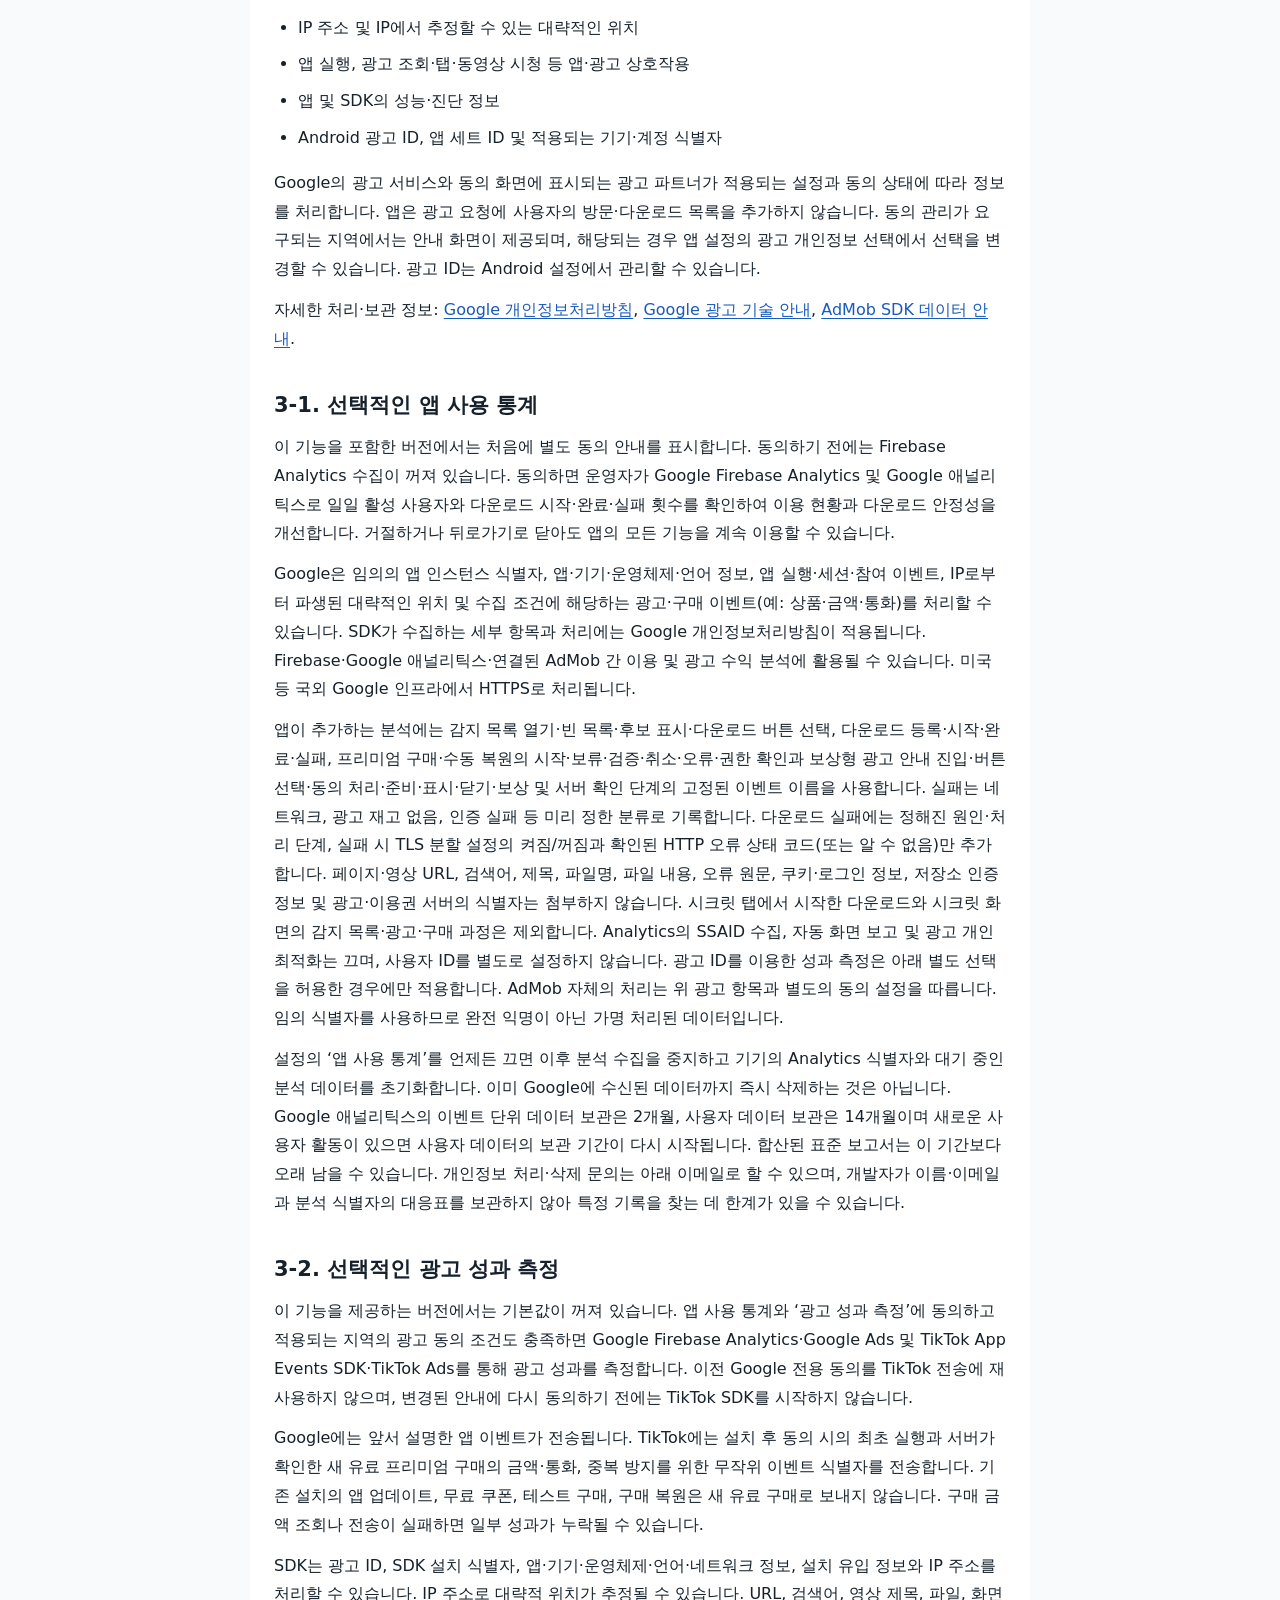
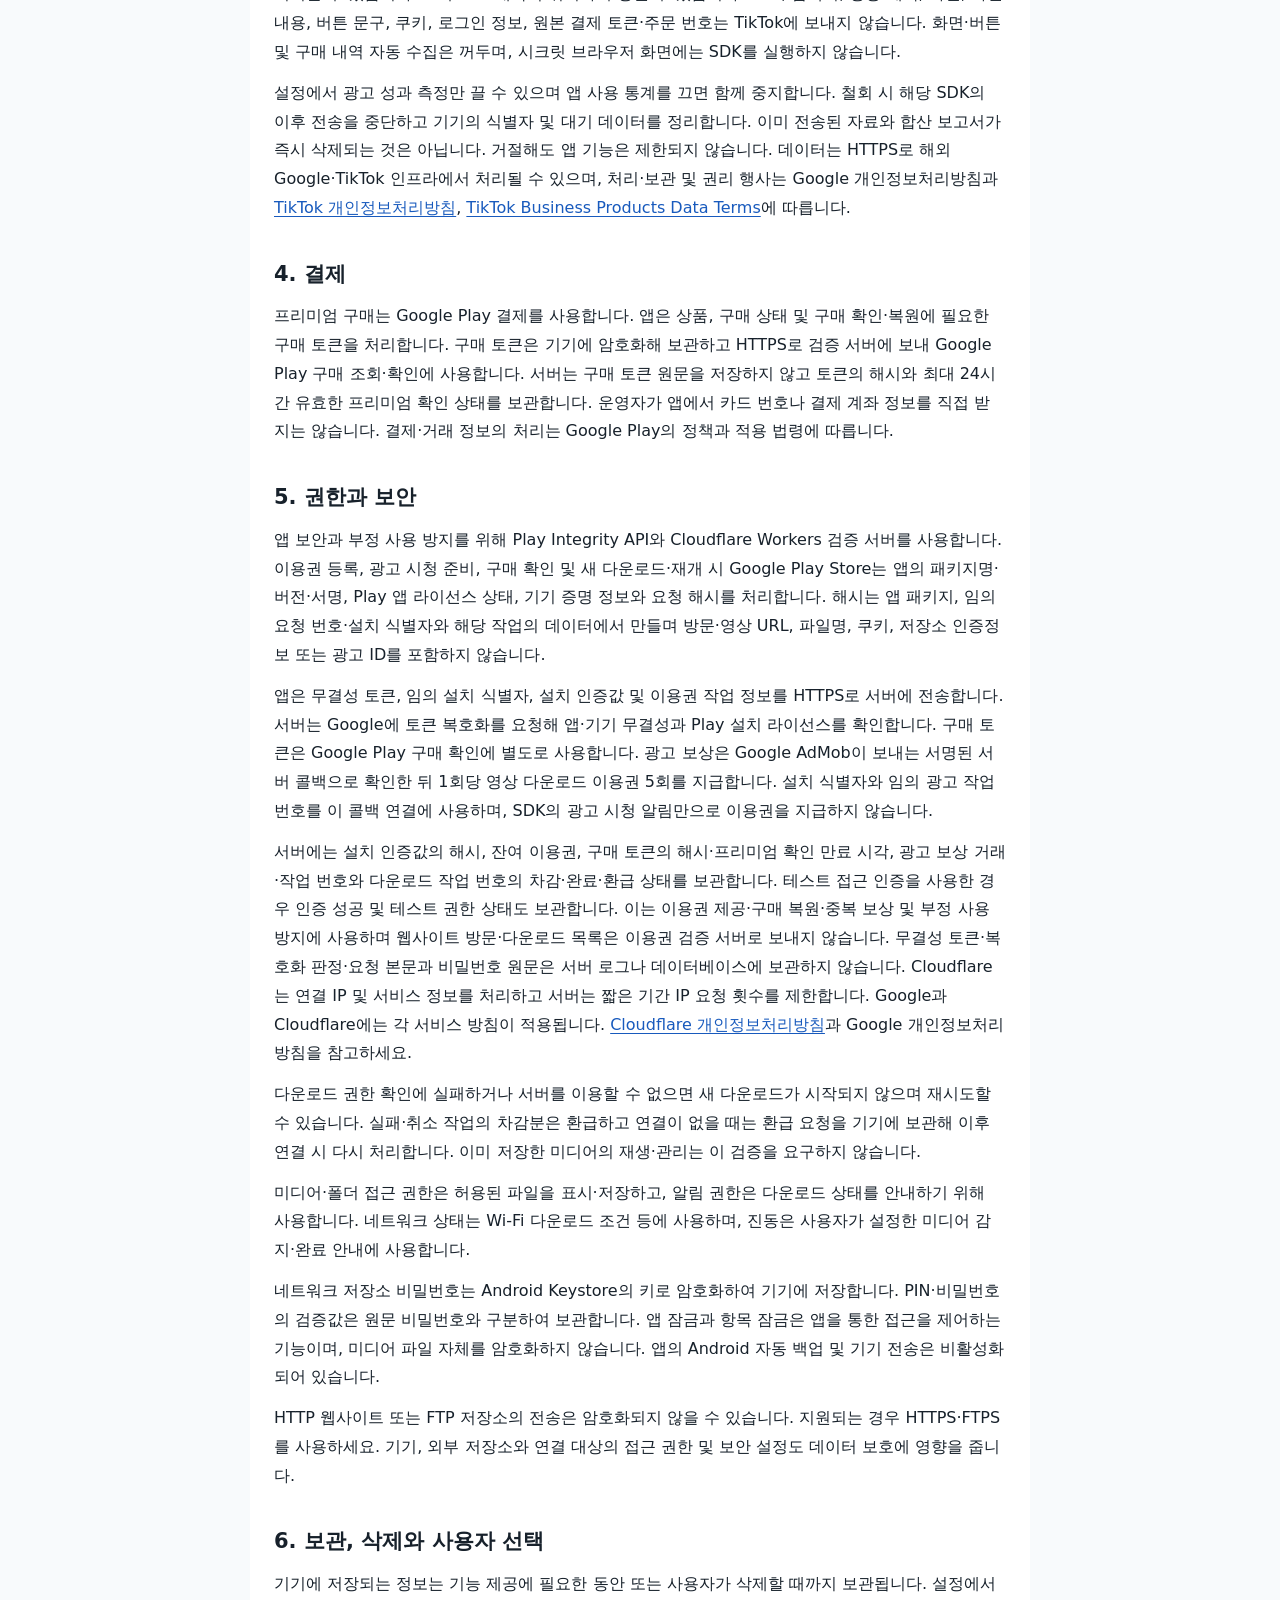
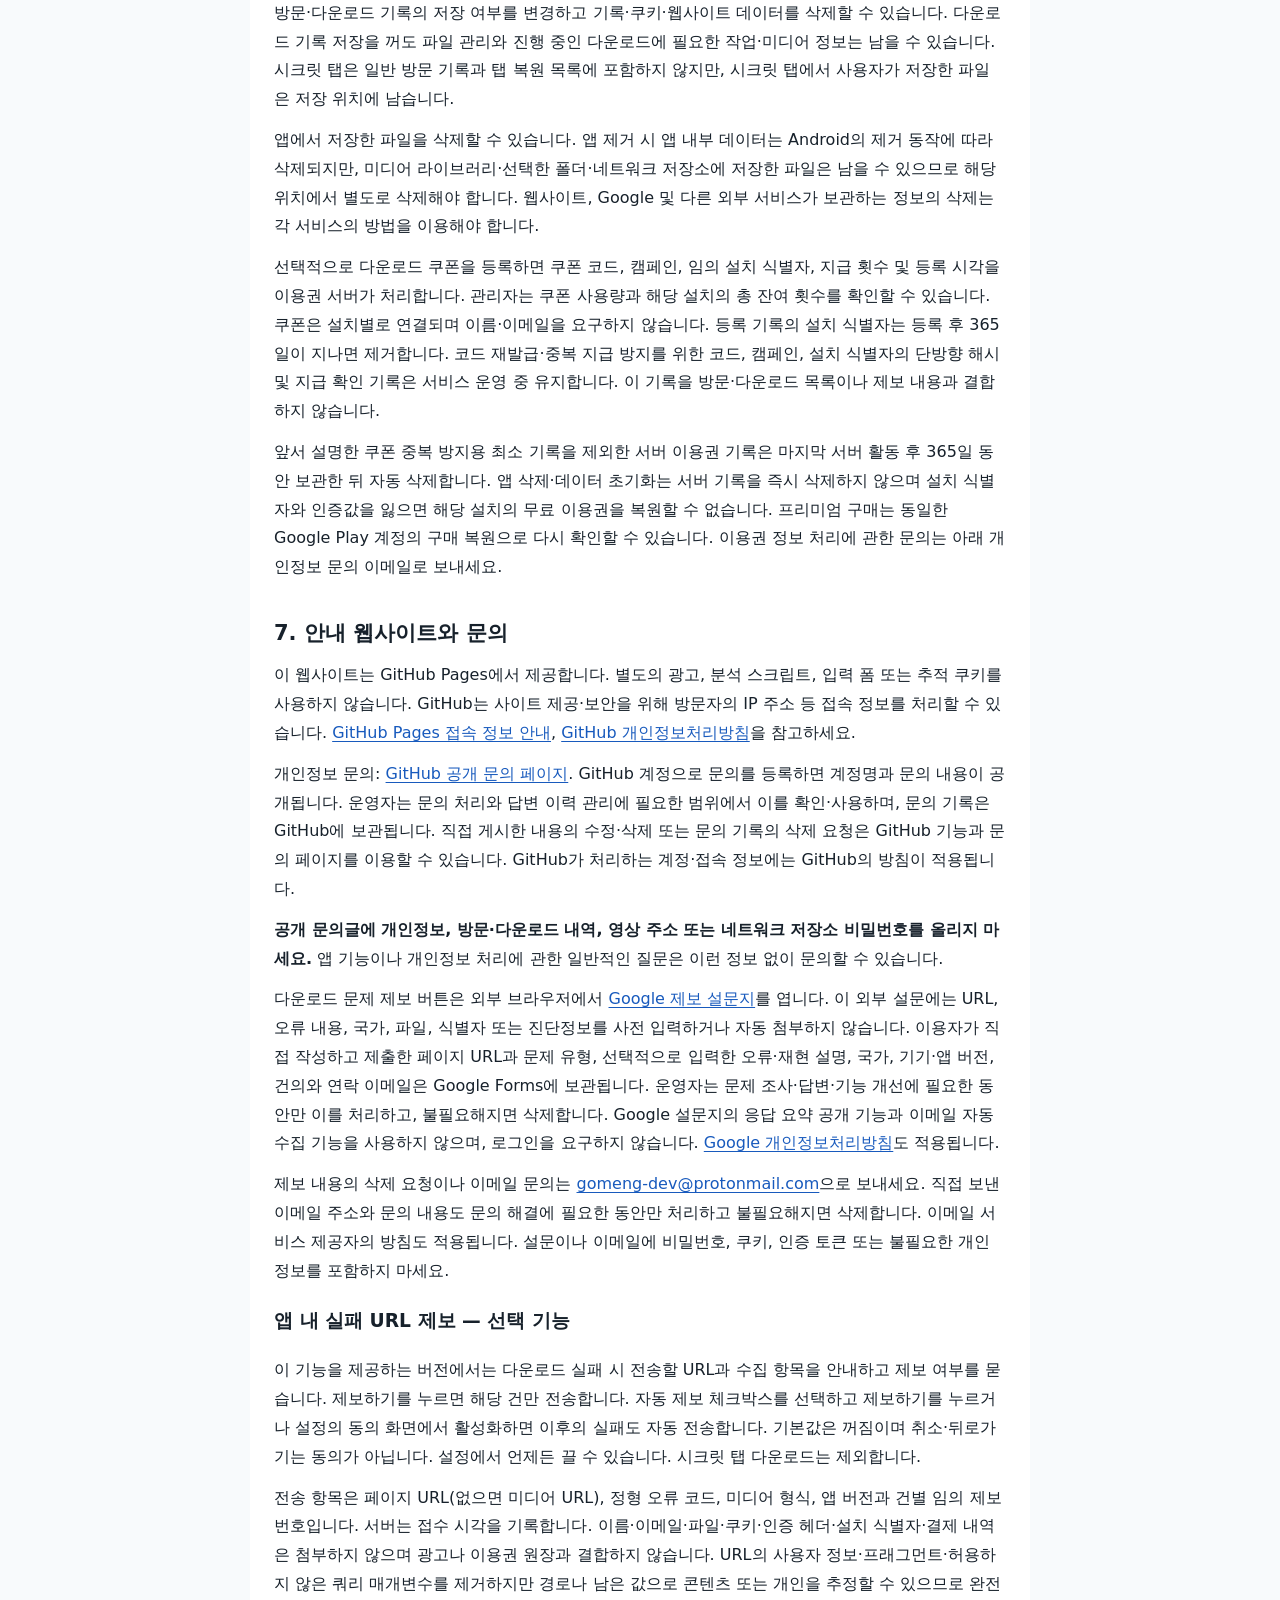
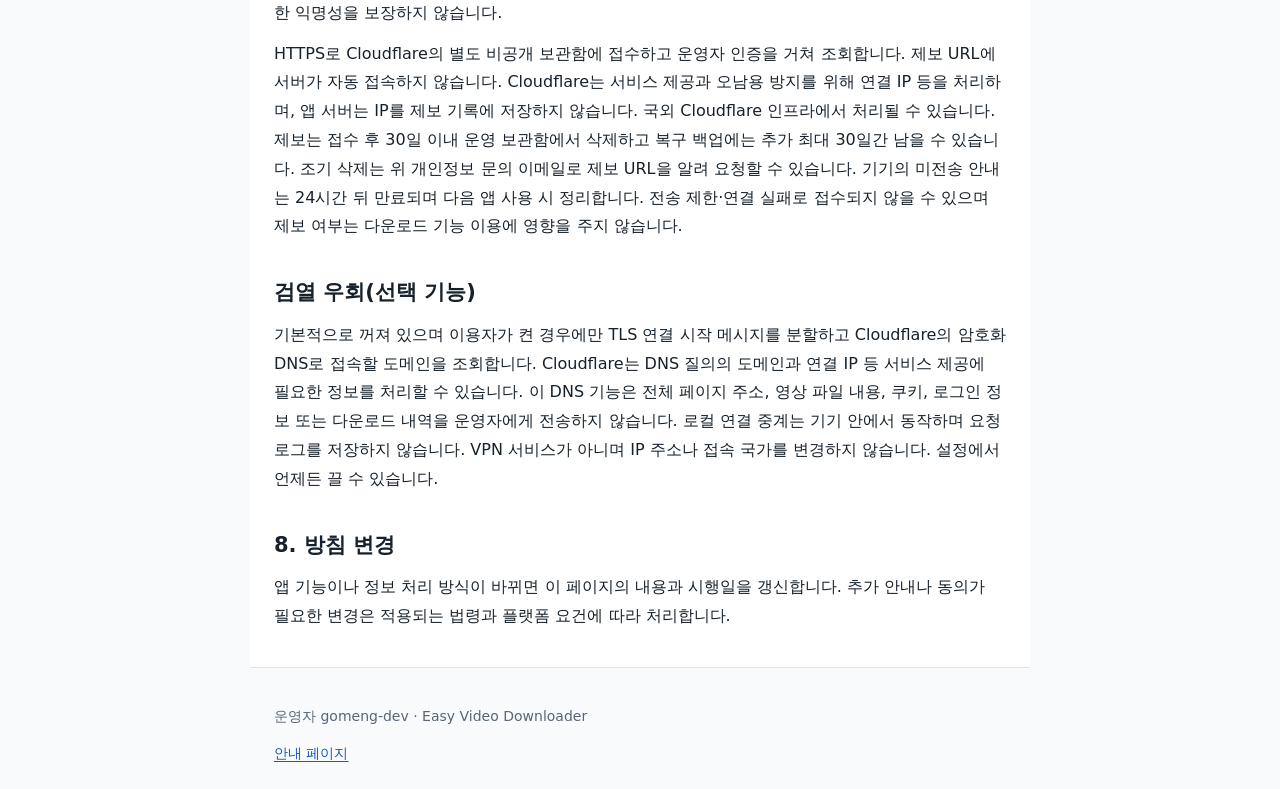
==== commit 781b8356: "Clarify opt-in download failure diagnostics" ====
--- a/privacy.html
+++ b/privacy.html
@@ -37,7 +37,7 @@
     <h2>3-1. 선택적인 앱 사용 통계</h2>
     <p>이 기능을 포함한 버전에서는 처음에 별도 동의 안내를 표시합니다. 동의하기 전에는 Firebase Analytics 수집이 꺼져 있습니다. 동의하면 운영자가 Google Firebase Analytics 및 Google 애널리틱스로 일일 활성 사용자와 다운로드 시작·완료·실패 횟수를 확인하여 이용 현황과 다운로드 안정성을 개선합니다. 거절하거나 뒤로가기로 닫아도 앱의 모든 기능을 계속 이용할 수 있습니다.</p>
     <p>Google은 임의의 앱 인스턴스 식별자, 앱·기기·운영체제·언어 정보, 앱 실행·세션·참여 이벤트, IP로부터 파생된 대략적인 위치 및 수집 조건에 해당하는 광고·구매 이벤트(예: 상품·금액·통화)를 처리할 수 있습니다. SDK가 수집하는 세부 항목과 처리에는 Google 개인정보처리방침이 적용됩니다. Firebase·Google 애널리틱스·연결된 AdMob 간 이용 및 광고 수익 분석에 활용될 수 있습니다. 미국 등 국외 Google 인프라에서 HTTPS로 처리됩니다.</p>
-    <p>앱이 추가하는 분석에는 감지 목록 열기·빈 목록·후보 표시·다운로드 버튼 선택, 다운로드 등록·시작·완료·실패, 프리미엄 구매·수동 복원의 시작·보류·검증·취소·오류·권한 확인과 보상형 광고 안내 진입·버튼 선택·동의 처리·준비·표시·닫기·보상 및 서버 확인 단계의 고정된 이벤트 이름만 사용합니다. 실패는 네트워크, 광고 재고 없음, 인증 실패 등 미리 정한 분류로 기록합니다. 페이지·영상 URL, 검색어, 제목, 파일명, 파일 내용, 오류 원문, 쿠키·로그인 정보, 저장소 인증정보 및 광고·이용권 서버의 식별자는 첨부하지 않습니다. 시크릿 탭에서 시작한 다운로드와 시크릿 화면의 감지 목록·광고·구매 과정은 제외합니다. Analytics의 SSAID 수집, 자동 화면 보고 및 광고 개인 최적화는 끄며, 사용자 ID를 별도로 설정하지 않습니다. 광고 ID를 이용한 성과 측정은 아래 별도 선택을 허용한 경우에만 적용합니다. AdMob 자체의 처리는 위 광고 항목과 별도의 동의 설정을 따릅니다. 임의 식별자를 사용하므로 완전 익명이 아닌 가명 처리된 데이터입니다.</p>
+    <p>앱이 추가하는 분석에는 감지 목록 열기·빈 목록·후보 표시·다운로드 버튼 선택, 다운로드 등록·시작·완료·실패, 프리미엄 구매·수동 복원의 시작·보류·검증·취소·오류·권한 확인과 보상형 광고 안내 진입·버튼 선택·동의 처리·준비·표시·닫기·보상 및 서버 확인 단계의 고정된 이벤트 이름을 사용합니다. 실패는 네트워크, 광고 재고 없음, 인증 실패 등 미리 정한 분류로 기록합니다. 다운로드 실패에는 정해진 원인·처리 단계, 실패 시 TLS 분할 설정의 켜짐/꺼짐과 확인된 HTTP 오류 상태 코드(또는 알 수 없음)만 추가합니다. 페이지·영상 URL, 검색어, 제목, 파일명, 파일 내용, 오류 원문, 쿠키·로그인 정보, 저장소 인증정보 및 광고·이용권 서버의 식별자는 첨부하지 않습니다. 시크릿 탭에서 시작한 다운로드와 시크릿 화면의 감지 목록·광고·구매 과정은 제외합니다. Analytics의 SSAID 수집, 자동 화면 보고 및 광고 개인 최적화는 끄며, 사용자 ID를 별도로 설정하지 않습니다. 광고 ID를 이용한 성과 측정은 아래 별도 선택을 허용한 경우에만 적용합니다. AdMob 자체의 처리는 위 광고 항목과 별도의 동의 설정을 따릅니다. 임의 식별자를 사용하므로 완전 익명이 아닌 가명 처리된 데이터입니다.</p>
     <p>설정의 ‘앱 사용 통계’를 언제든 끄면 이후 분석 수집을 중지하고 기기의 Analytics 식별자와 대기 중인 분석 데이터를 초기화합니다. 이미 Google에 수신된 데이터까지 즉시 삭제하는 것은 아닙니다. Google 애널리틱스의 이벤트 단위 데이터 보관은 2개월, 사용자 데이터 보관은 14개월이며 새로운 사용자 활동이 있으면 사용자 데이터의 보관 기간이 다시 시작됩니다. 합산된 표준 보고서는 이 기간보다 오래 남을 수 있습니다. 개인정보 처리·삭제 문의는 아래 이메일로 할 수 있으며, 개발자가 이름·이메일과 분석 식별자의 대응표를 보관하지 않아 특정 기록을 찾는 데 한계가 있을 수 있습니다.</p>
     <h2>3-2. 선택적인 광고 성과 측정</h2>
     <p>이 기능을 제공하는 버전에서는 기본값이 꺼져 있습니다. 앱 사용 통계와 ‘광고 성과 측정’에 동의하고 적용되는 지역의 광고 동의 조건도 충족하면 Google Firebase Analytics·Google Ads 및 TikTok App Events SDK·TikTok Ads를 통해 광고 성과를 측정합니다. 이전 Google 전용 동의를 TikTok 전송에 재사용하지 않으며, 변경된 안내에 다시 동의하기 전에는 TikTok SDK를 시작하지 않습니다.</p>
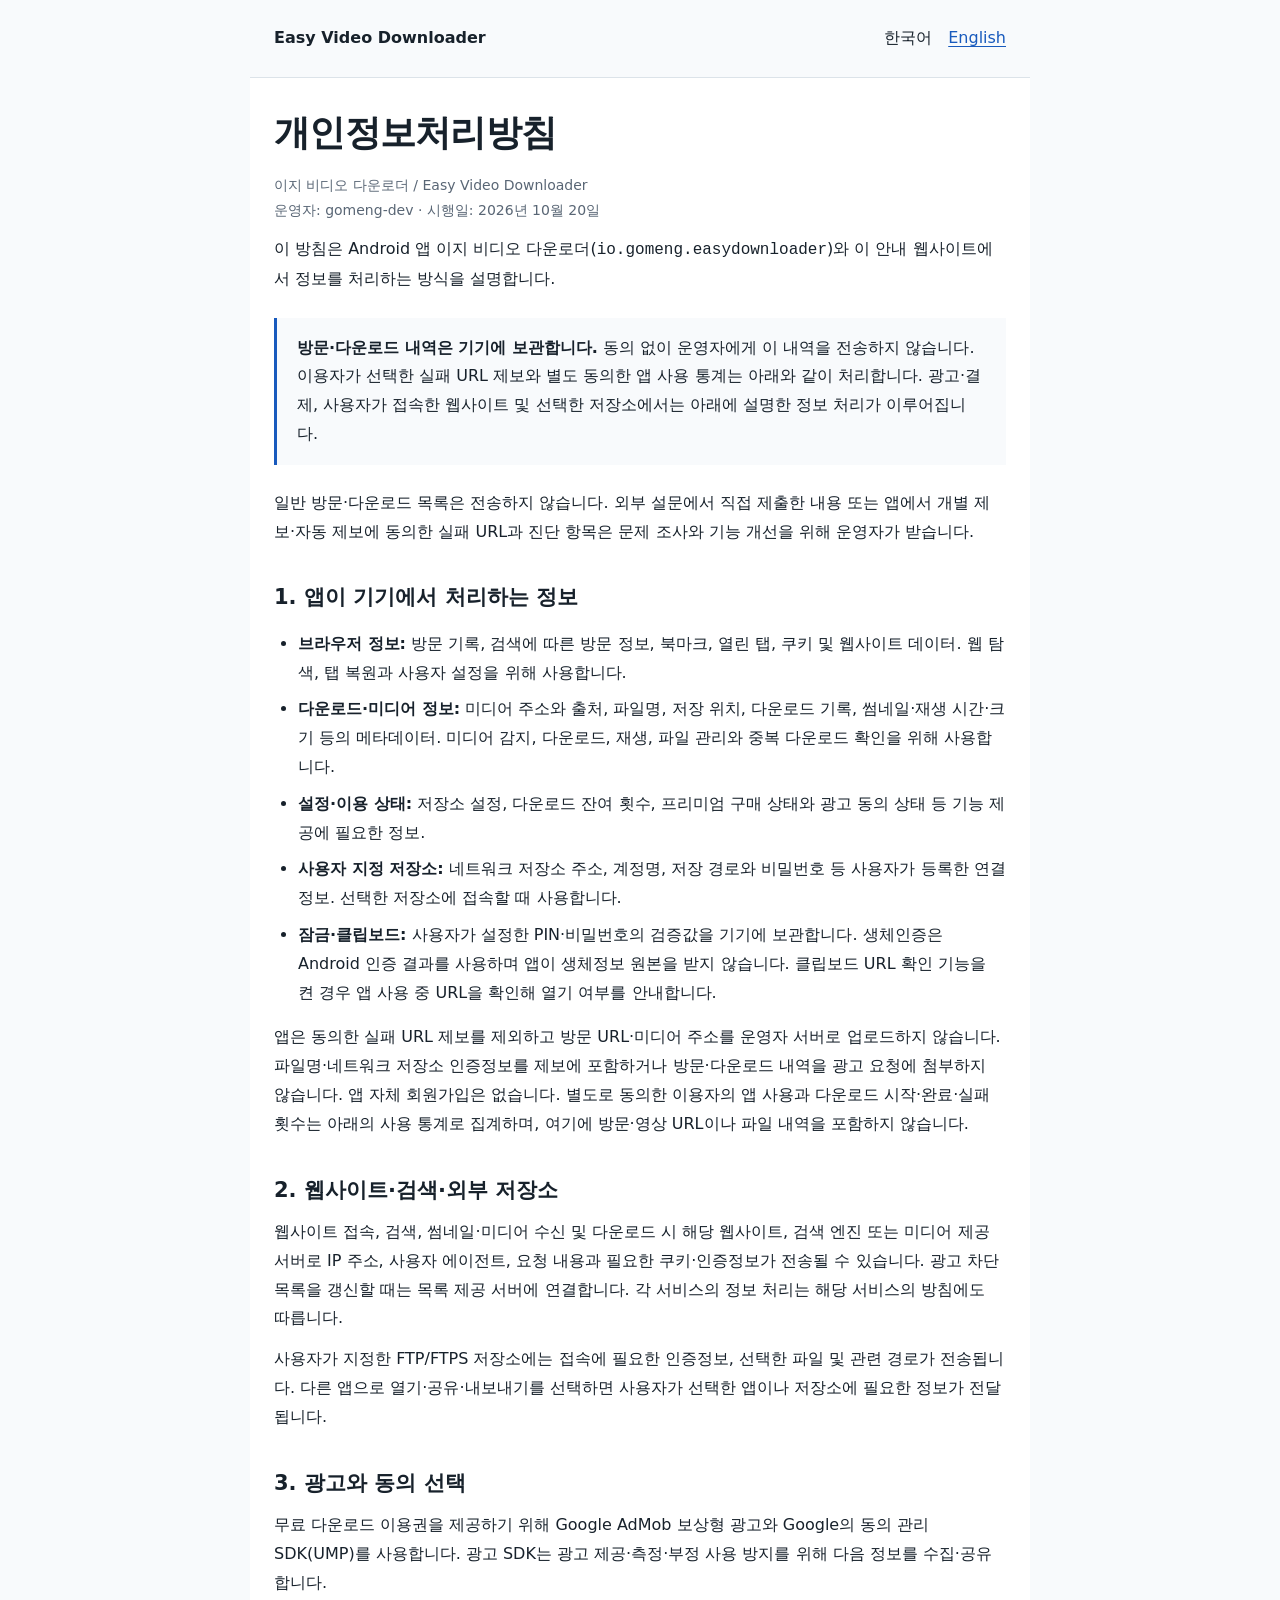
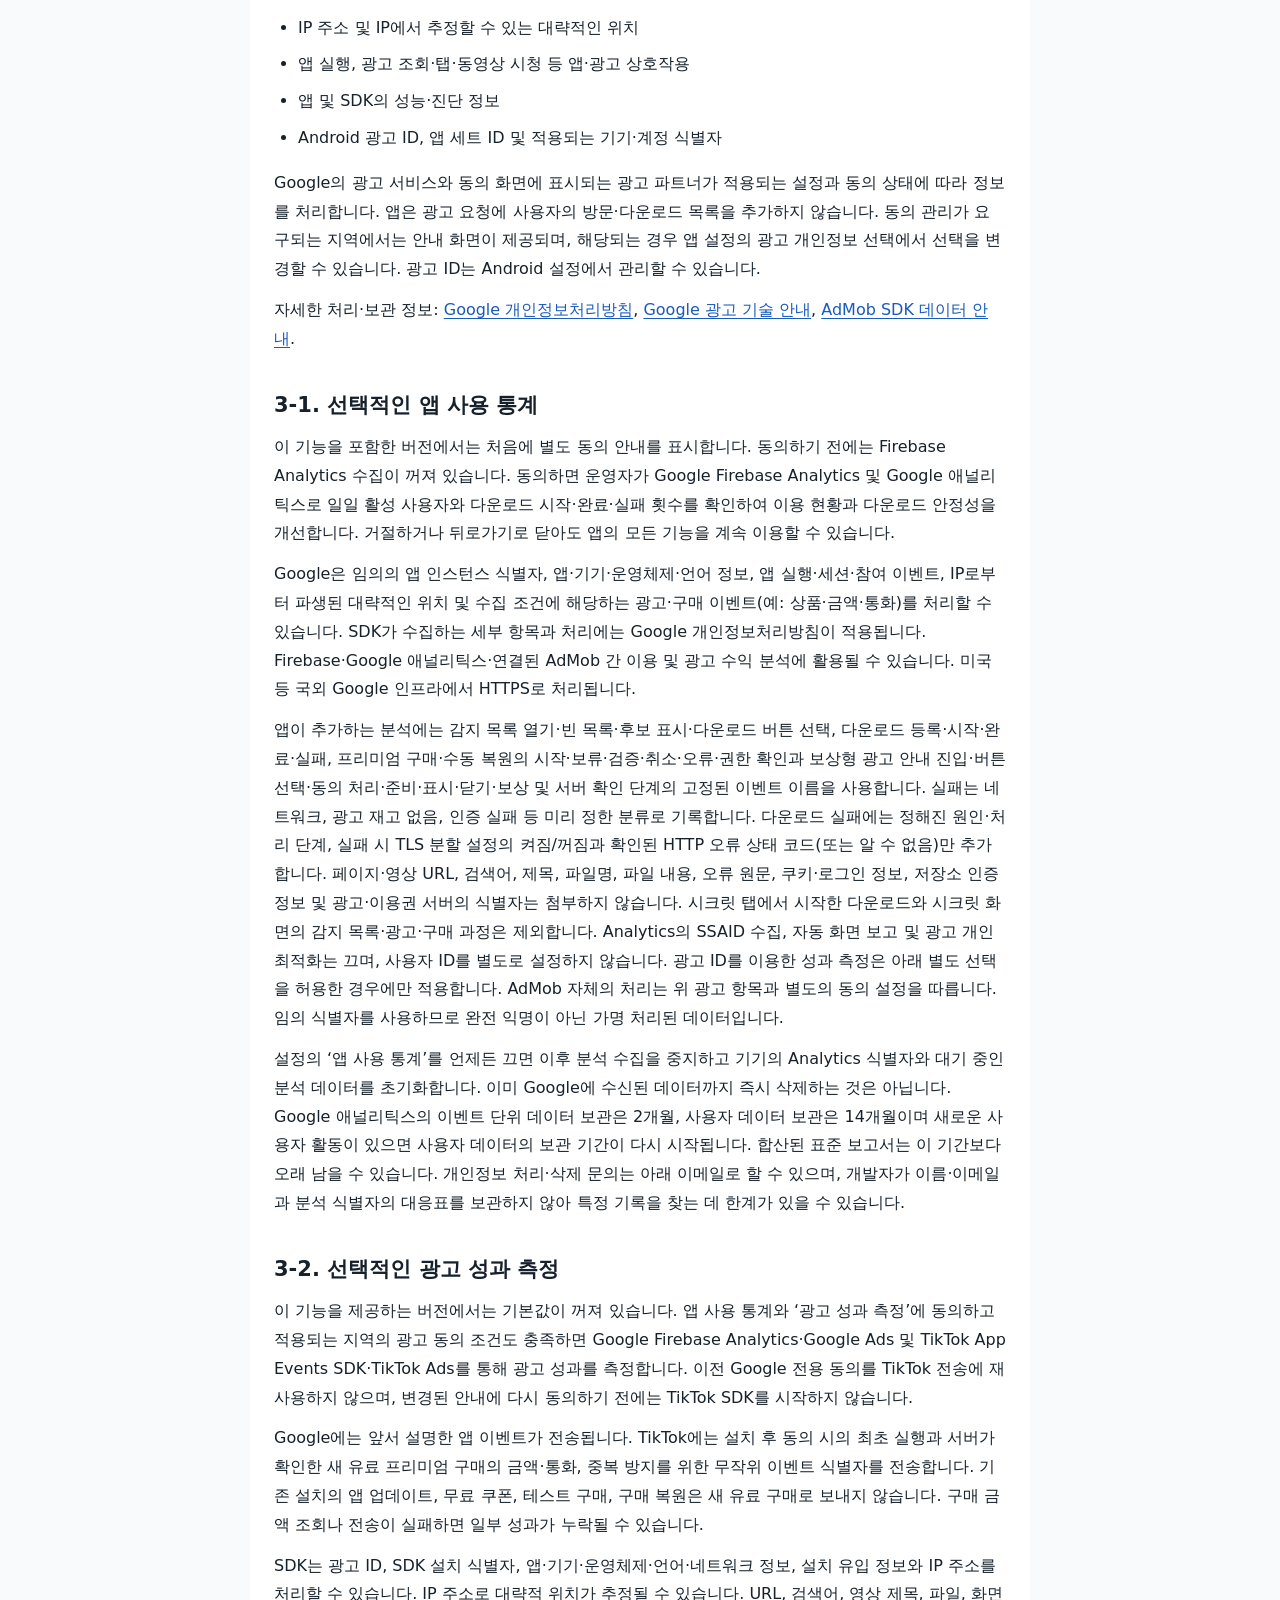
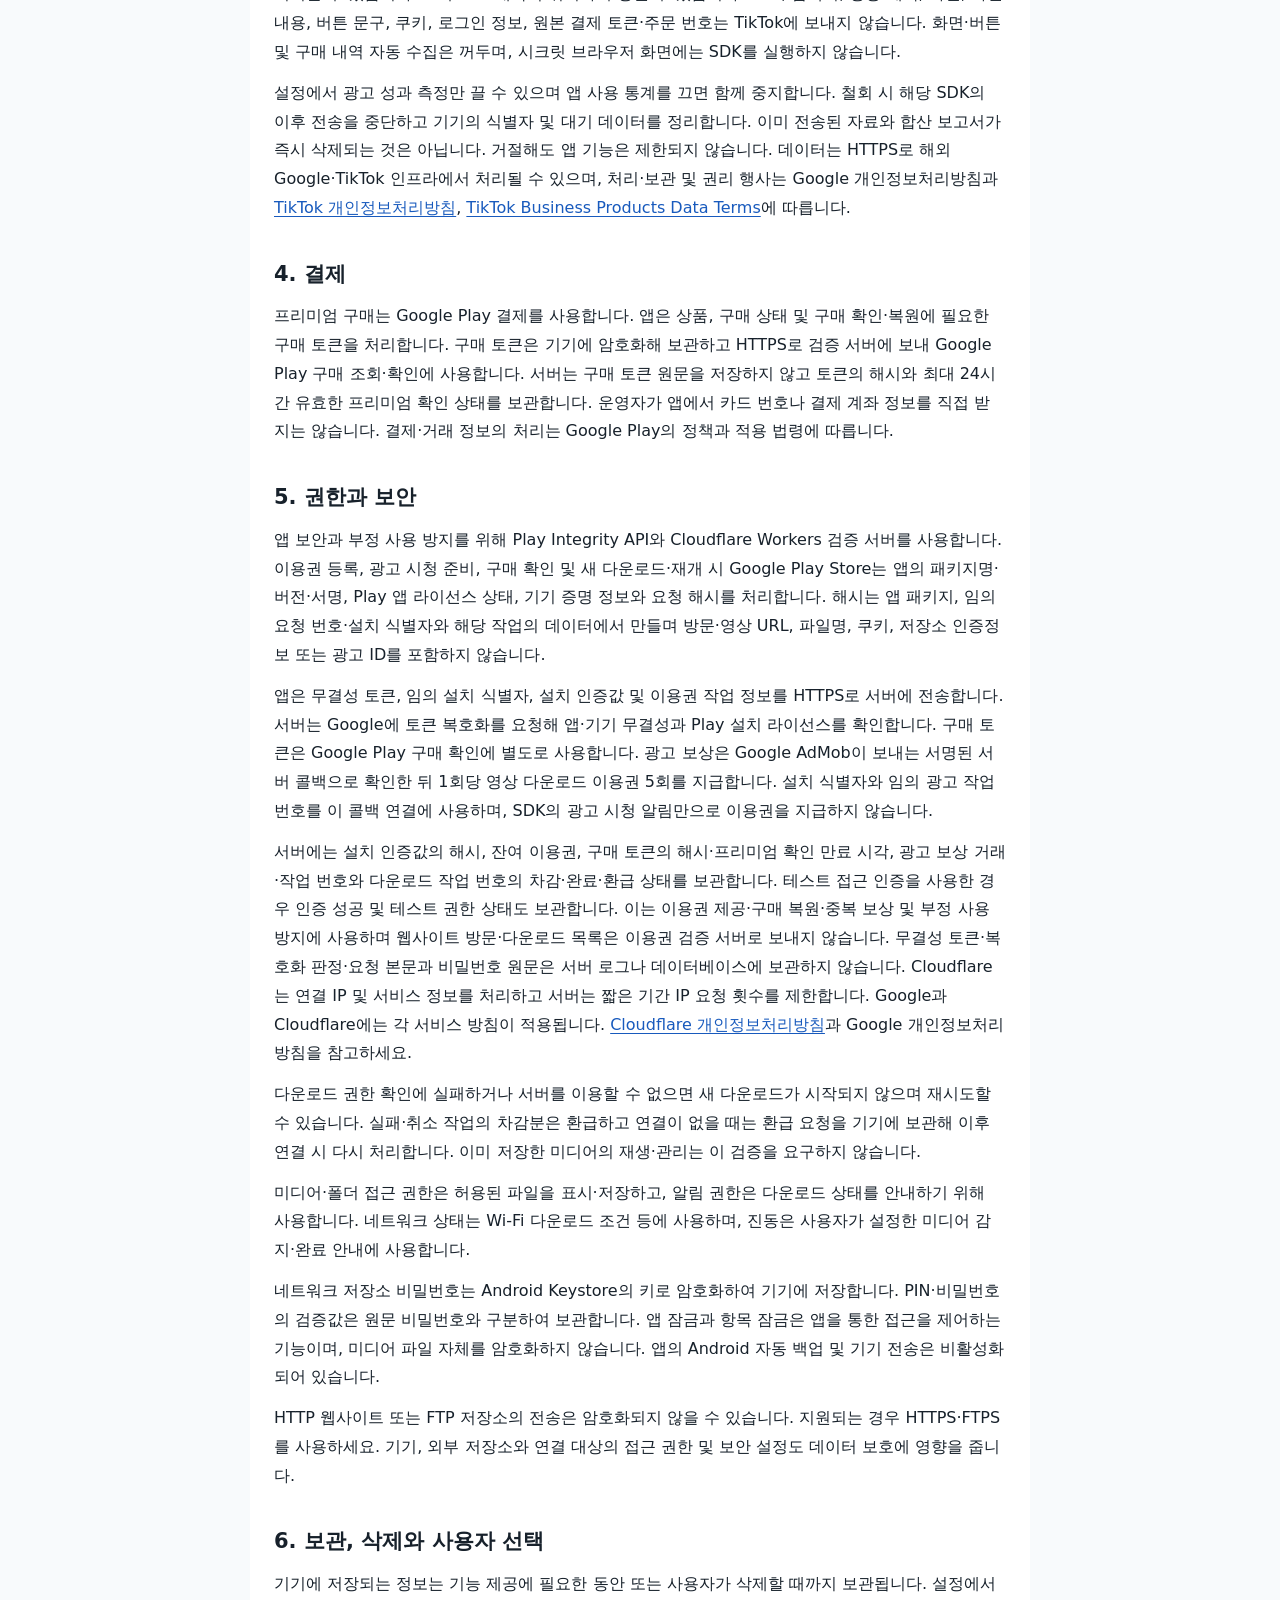
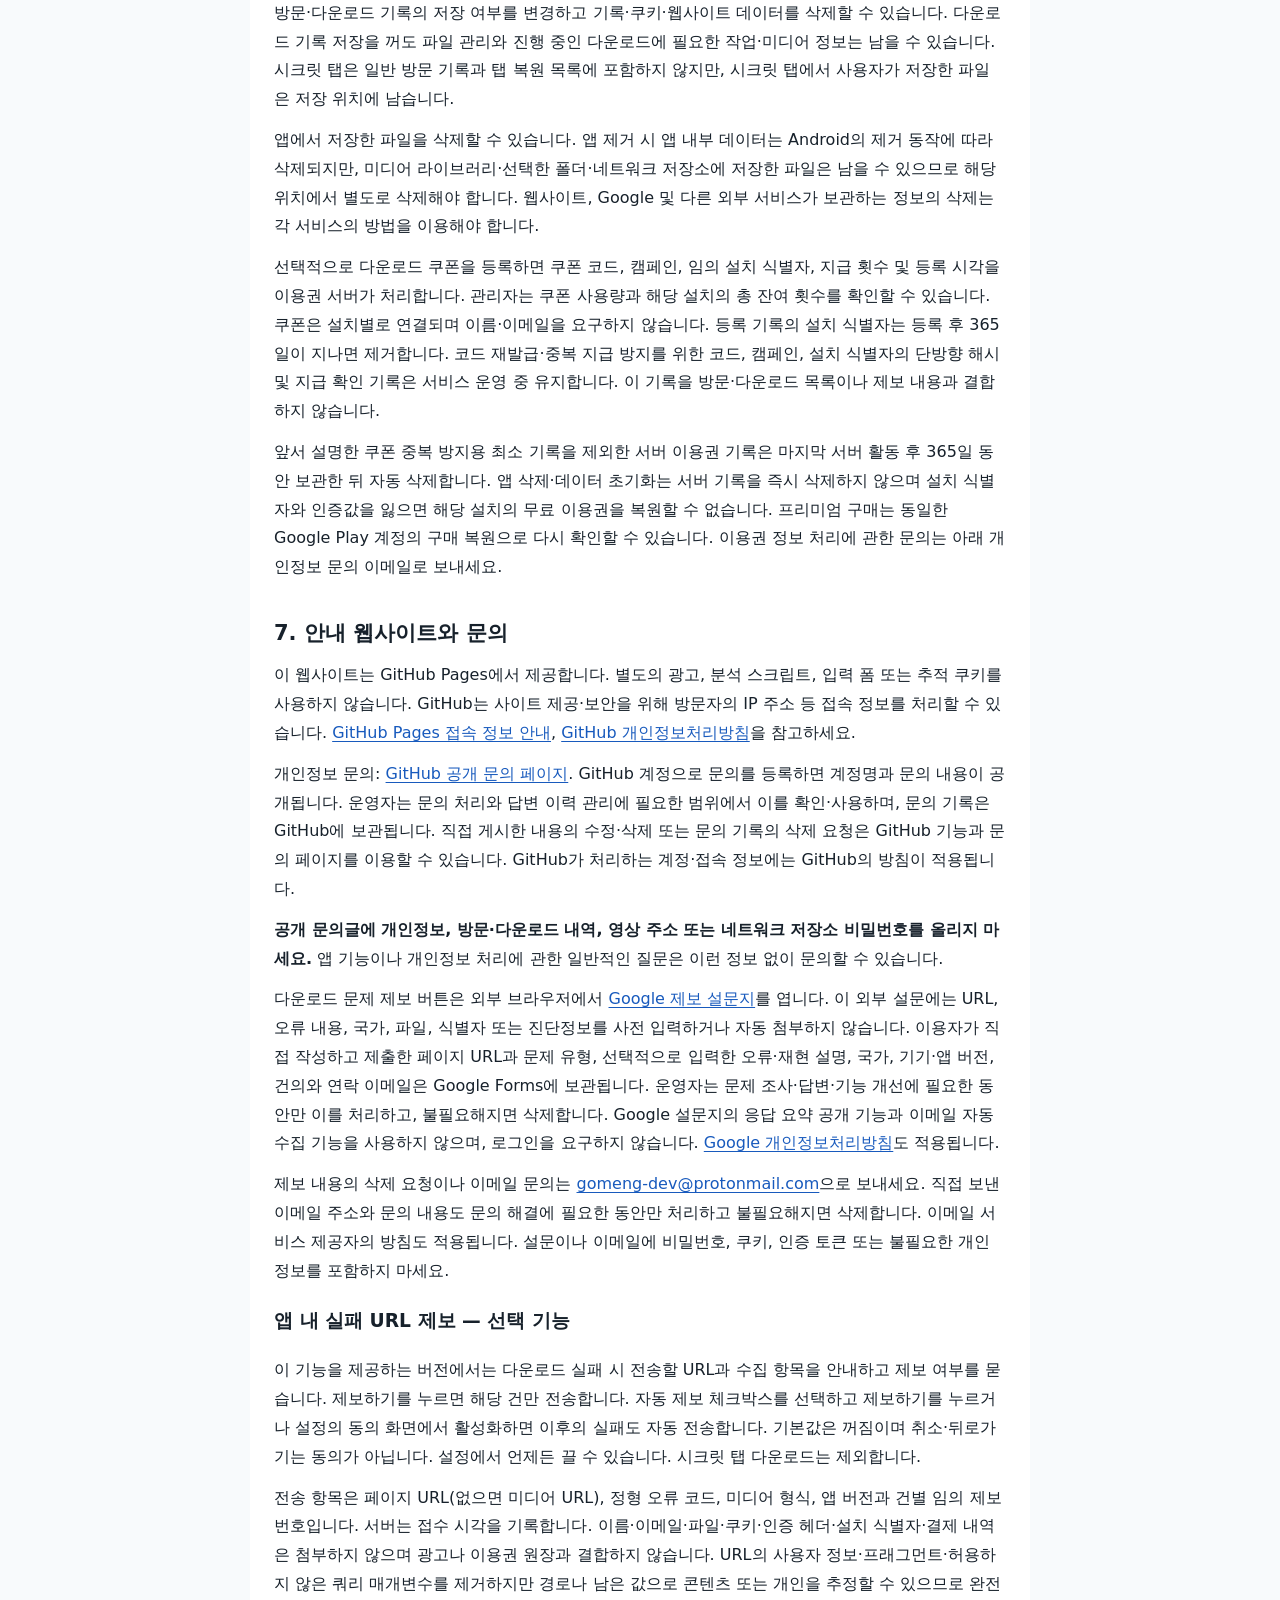
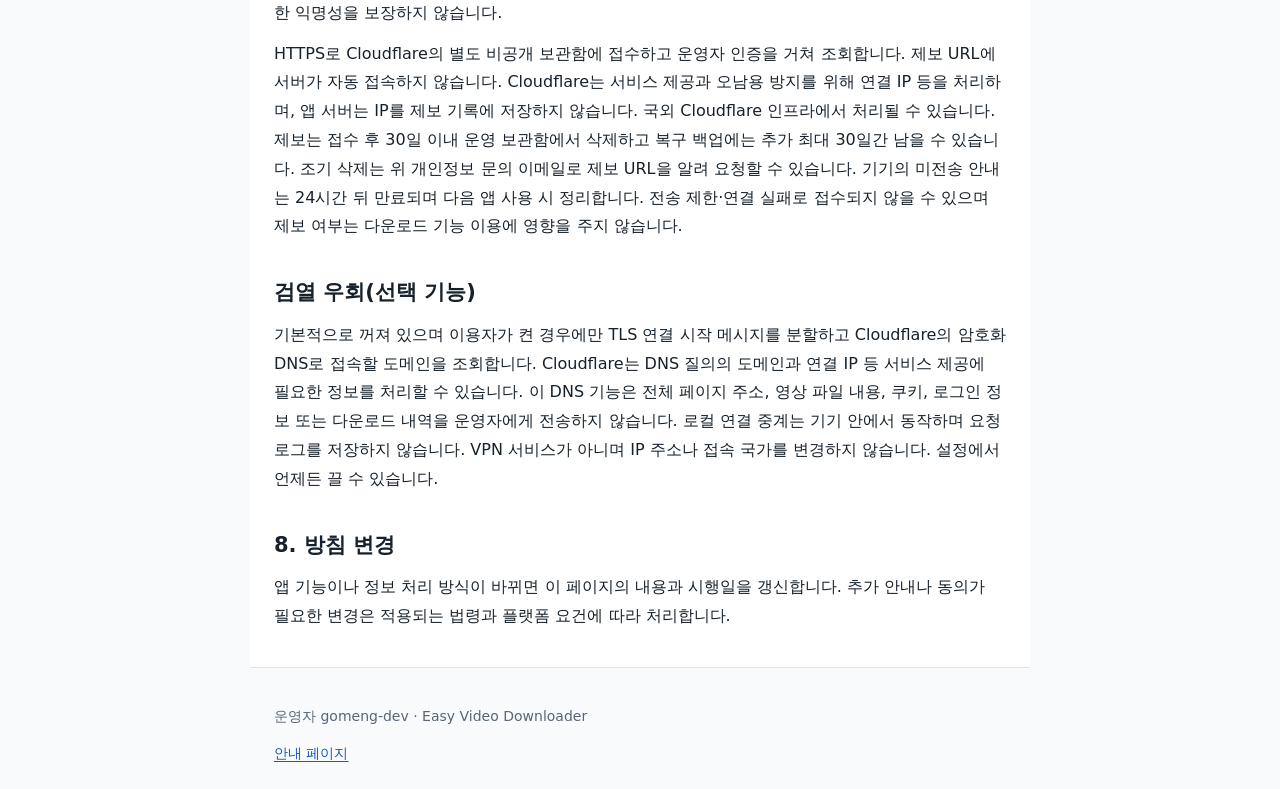
==== commit 23e24013: "Set revised policy effective date" ====
--- a/privacy.html
+++ b/privacy.html
@@ -13,7 +13,7 @@
   <header><a class="brand" href="./">Easy Video Downloader</a><nav aria-label="언어"><span aria-current="page">한국어</span><a href="privacy-en.html" lang="en">English</a></nav></header>
   <main>
     <h1>개인정보처리방침</h1>
-    <p class="meta">이지 비디오 다운로더 / Easy Video Downloader<br>운영자: gomeng-dev · 시행일: <time datetime="2026-10-16">2026년 10월 16일</time></p>
+    <p class="meta">이지 비디오 다운로더 / Easy Video Downloader<br>운영자: gomeng-dev · 시행일: <time datetime="2026-10-20">2026년 10월 20일</time></p>
     <p>이 방침은 Android 앱 이지 비디오 다운로더(<code>io.gomeng.easydownloader</code>)와 이 안내 웹사이트에서 정보를 처리하는 방식을 설명합니다.</p>
     <div class="summary"><strong>방문·다운로드 내역은 기기에 보관합니다.</strong> 동의 없이 운영자에게 이 내역을 전송하지 않습니다. 이용자가 선택한 실패 URL 제보와 별도 동의한 앱 사용 통계는 아래와 같이 처리합니다. 광고·결제, 사용자가 접속한 웹사이트 및 선택한 저장소에서는 아래에 설명한 정보 처리가 이루어집니다.</div>
     <p>일반 방문·다운로드 목록은 전송하지 않습니다. 외부 설문에서 직접 제출한 내용 또는 앱에서 개별 제보·자동 제보에 동의한 실패 URL과 진단 항목은 문제 조사와 기능 개선을 위해 운영자가 받습니다.</p>
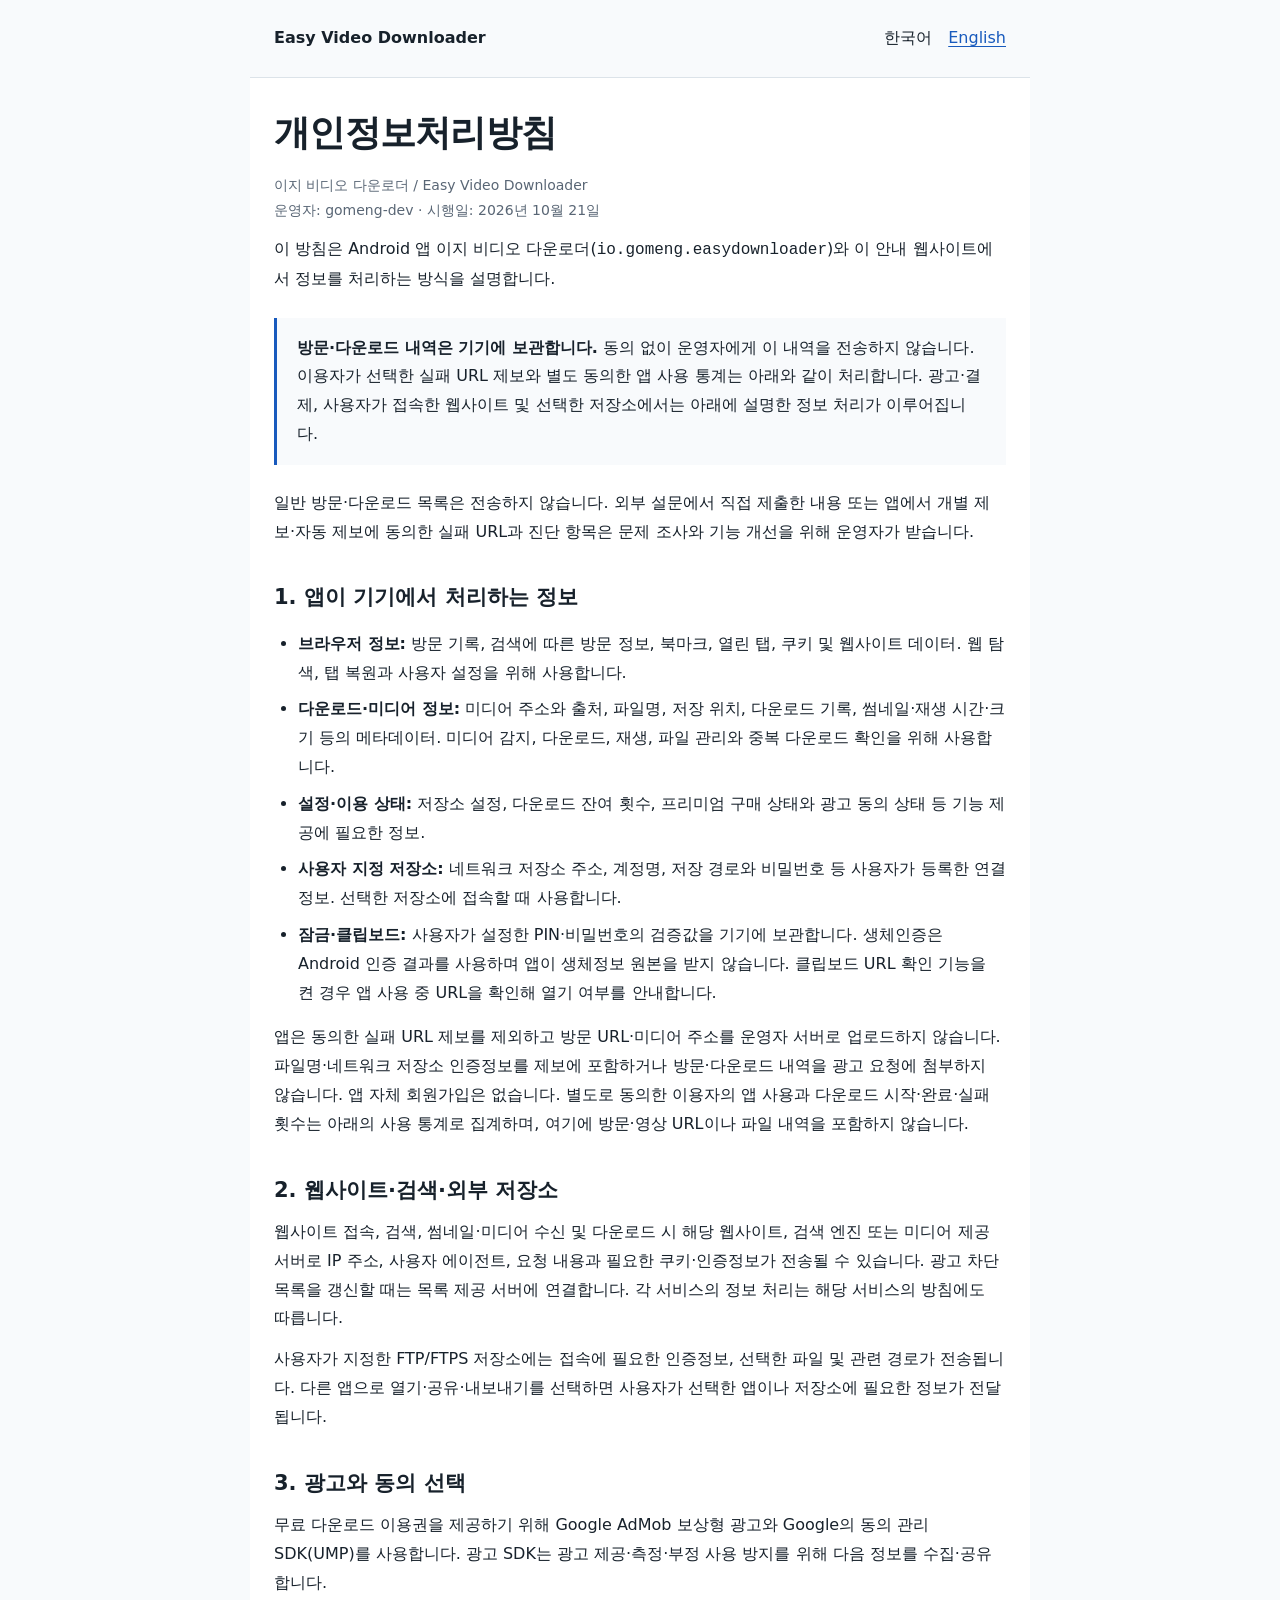
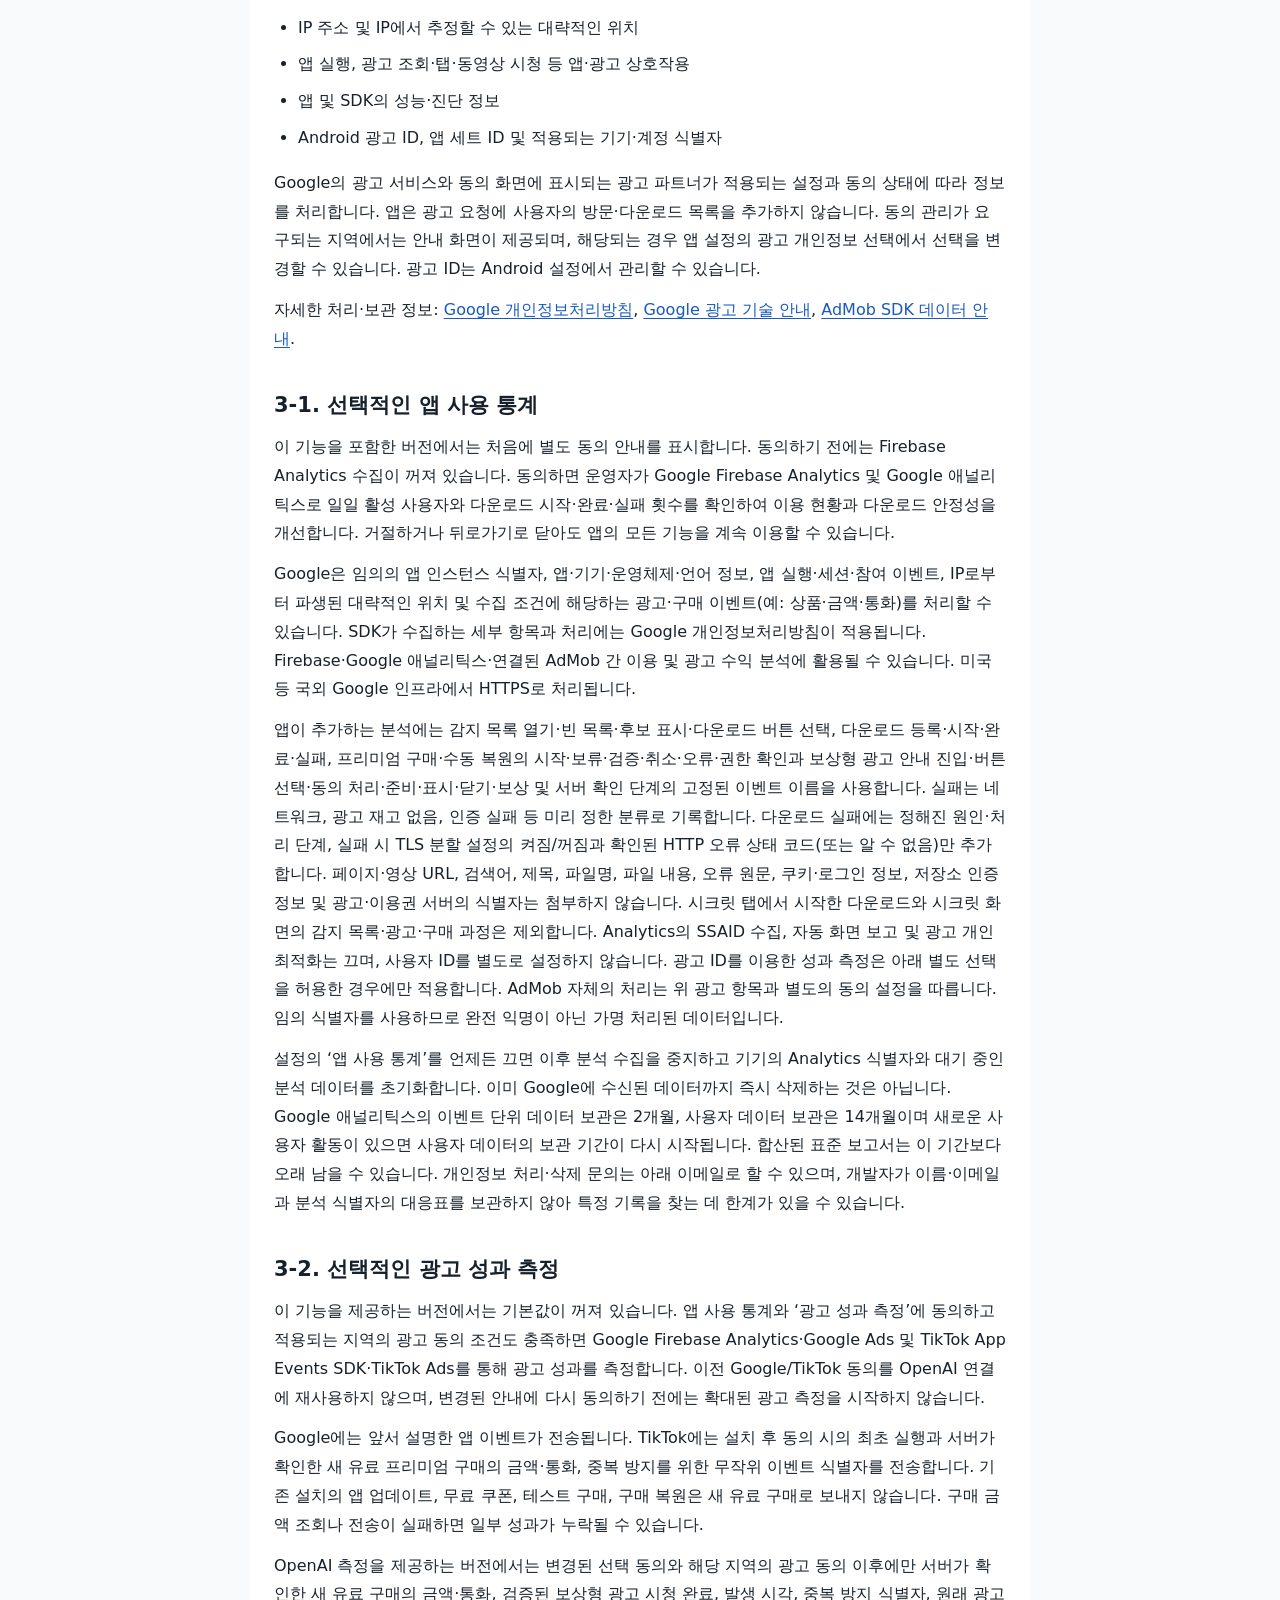
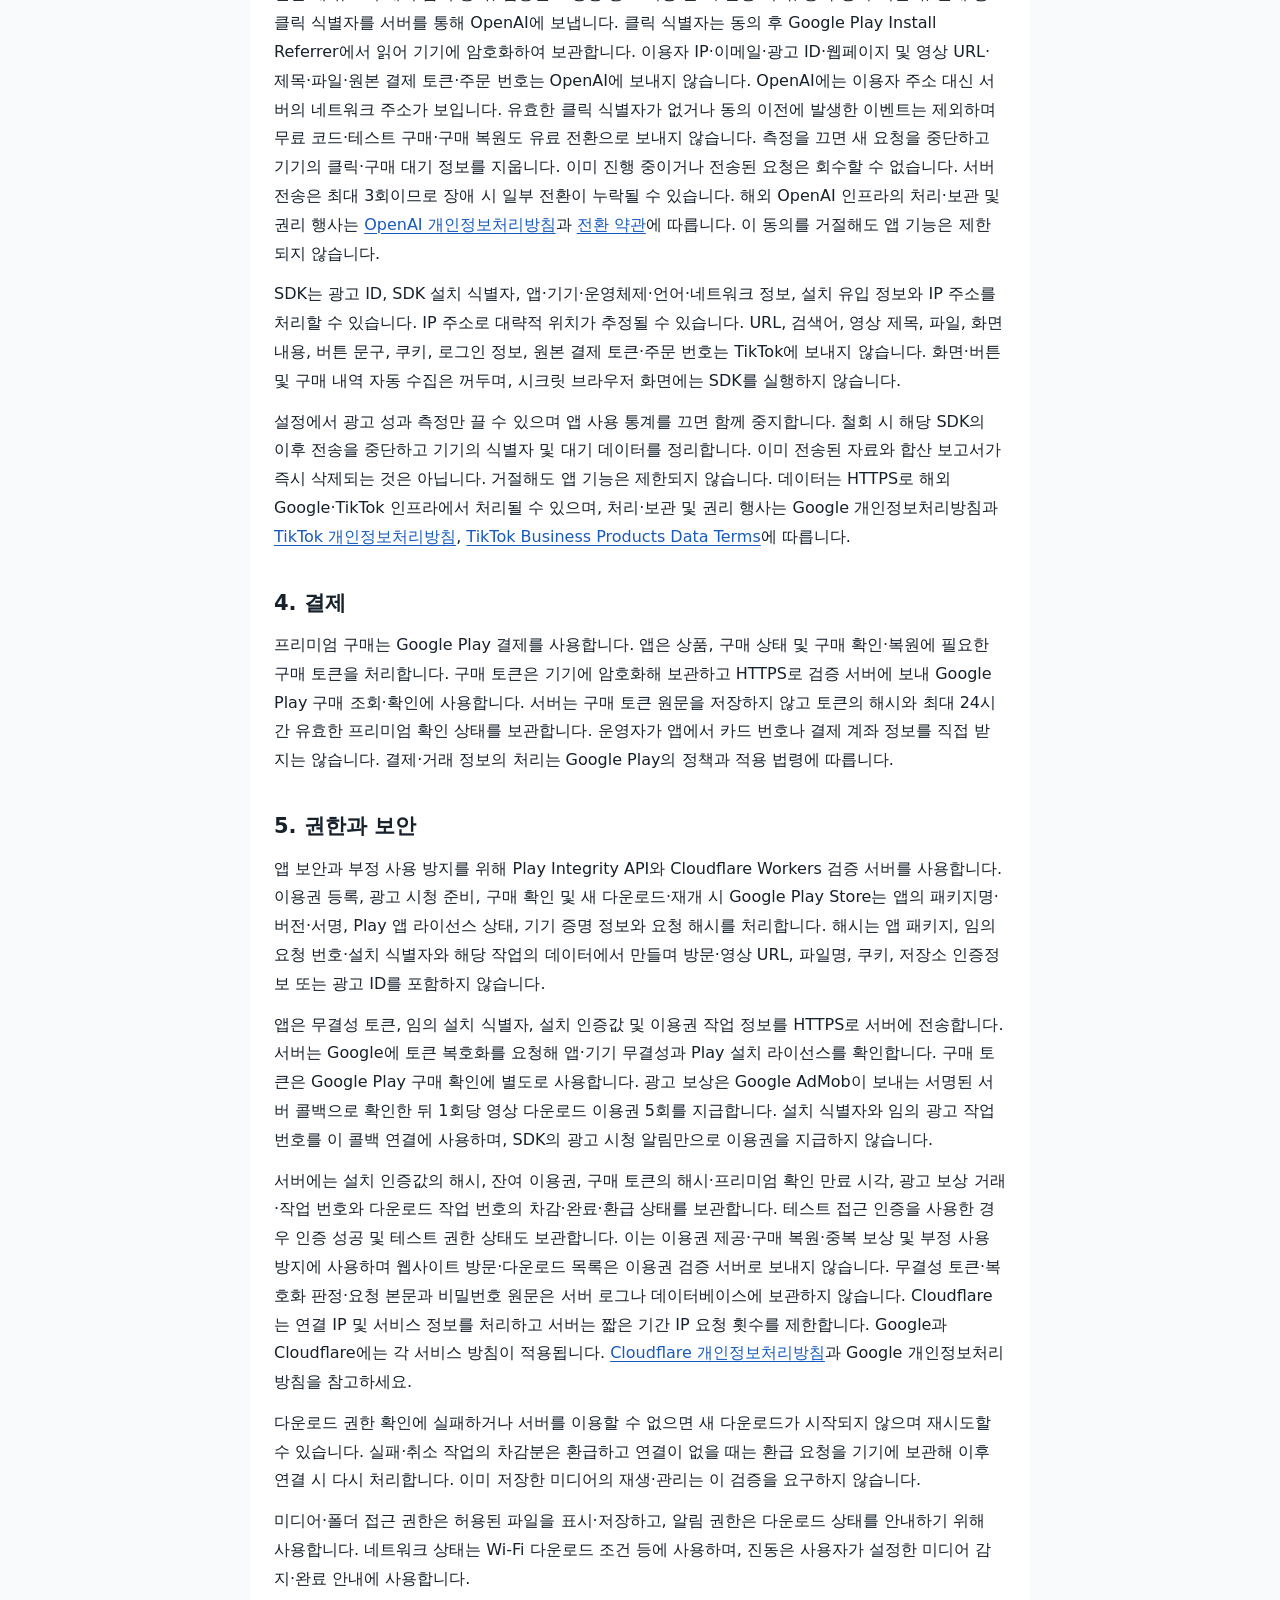
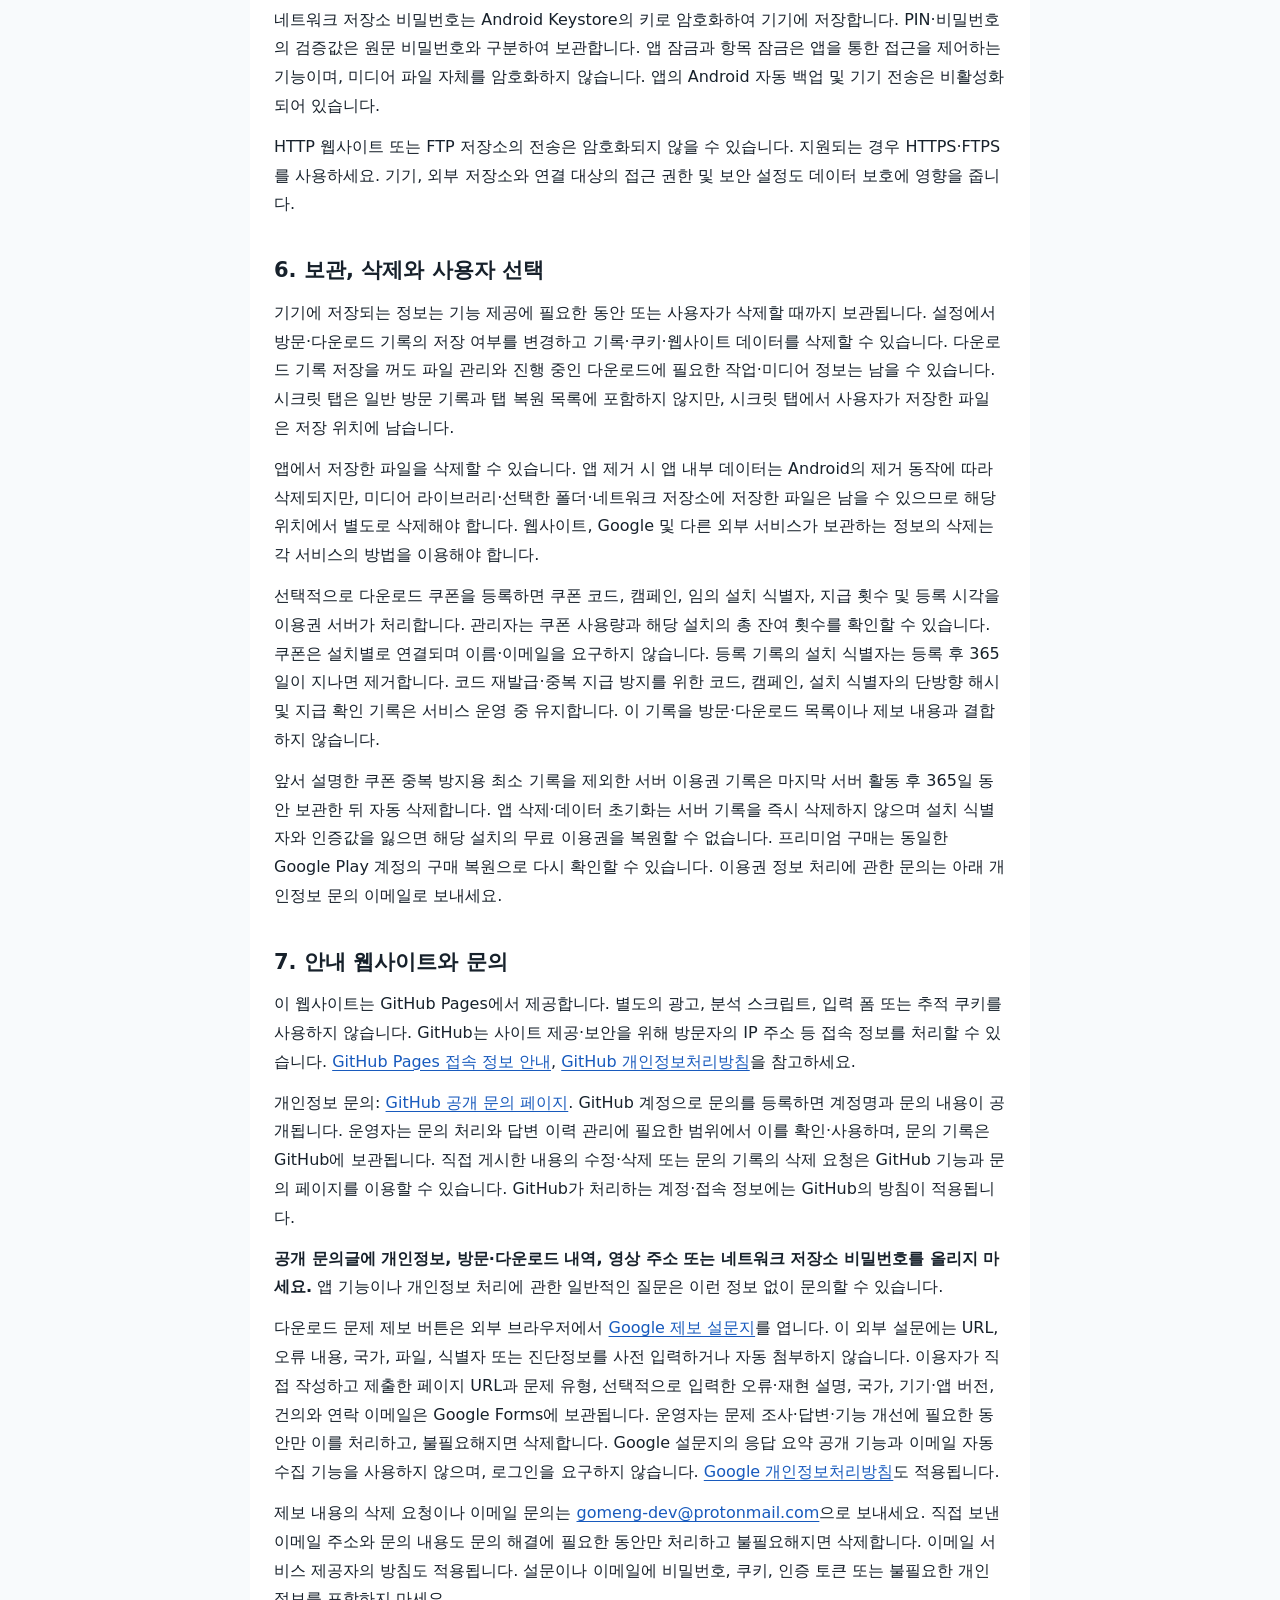
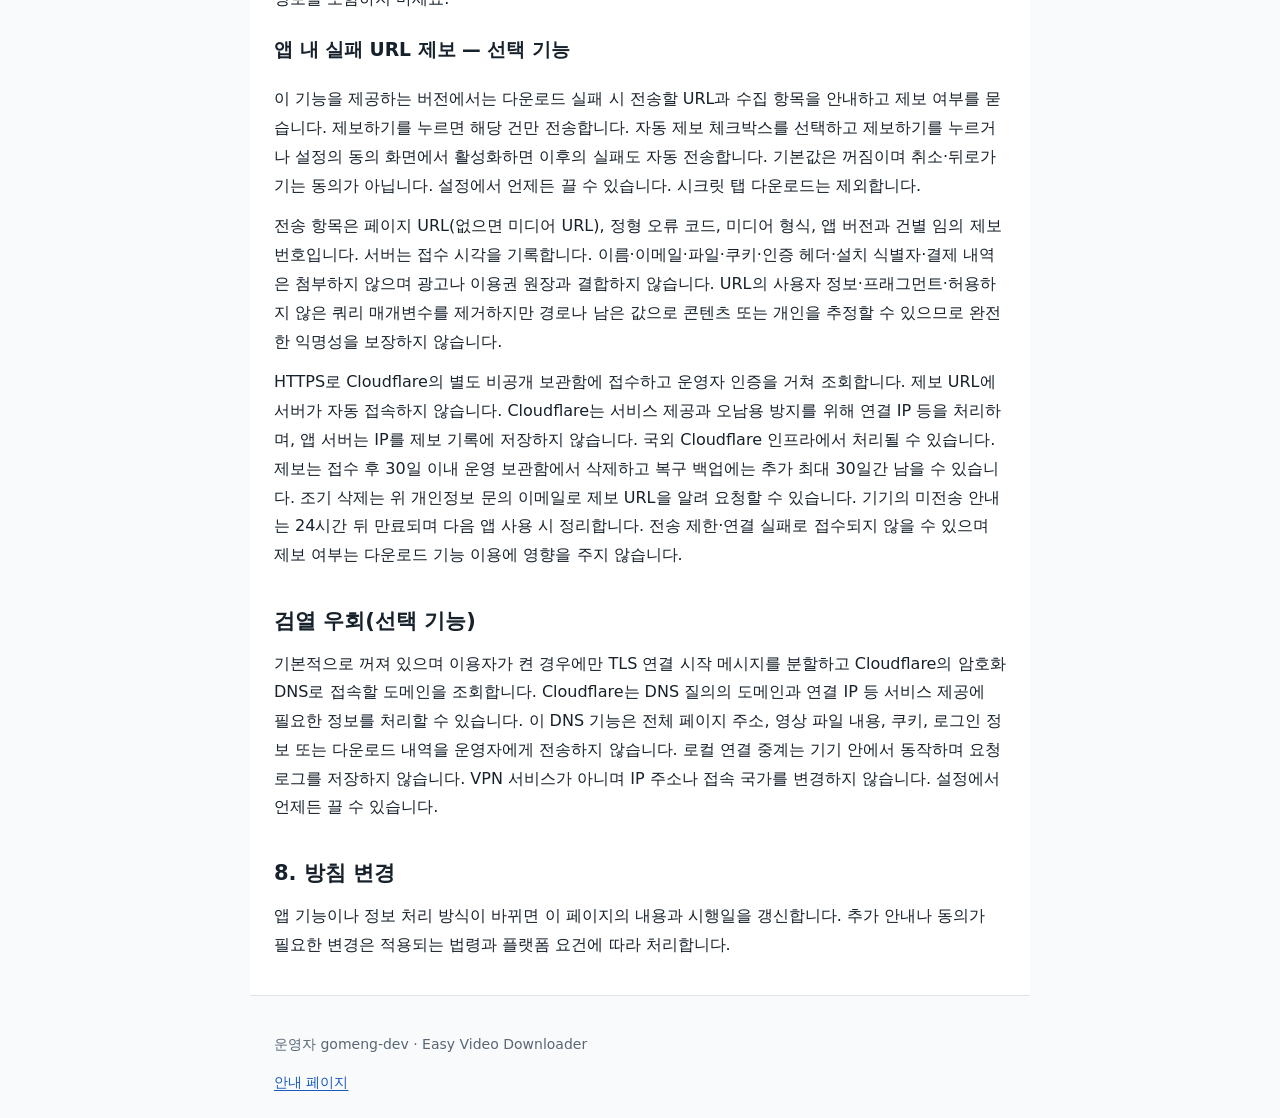
==== commit b608fab6: "Document optional consent-gated OpenAI conversion measurement" ====
--- a/privacy.html
+++ b/privacy.html
@@ -13,7 +13,7 @@
   <header><a class="brand" href="./">Easy Video Downloader</a><nav aria-label="언어"><span aria-current="page">한국어</span><a href="privacy-en.html" lang="en">English</a></nav></header>
   <main>
     <h1>개인정보처리방침</h1>
-    <p class="meta">이지 비디오 다운로더 / Easy Video Downloader<br>운영자: gomeng-dev · 시행일: <time datetime="2026-10-20">2026년 10월 20일</time></p>
+    <p class="meta">이지 비디오 다운로더 / Easy Video Downloader<br>운영자: gomeng-dev · 시행일: <time datetime="2026-10-21">2026년 10월 21일</time></p>
     <p>이 방침은 Android 앱 이지 비디오 다운로더(<code>io.gomeng.easydownloader</code>)와 이 안내 웹사이트에서 정보를 처리하는 방식을 설명합니다.</p>
     <div class="summary"><strong>방문·다운로드 내역은 기기에 보관합니다.</strong> 동의 없이 운영자에게 이 내역을 전송하지 않습니다. 이용자가 선택한 실패 URL 제보와 별도 동의한 앱 사용 통계는 아래와 같이 처리합니다. 광고·결제, 사용자가 접속한 웹사이트 및 선택한 저장소에서는 아래에 설명한 정보 처리가 이루어집니다.</div>
     <p>일반 방문·다운로드 목록은 전송하지 않습니다. 외부 설문에서 직접 제출한 내용 또는 앱에서 개별 제보·자동 제보에 동의한 실패 URL과 진단 항목은 문제 조사와 기능 개선을 위해 운영자가 받습니다.</p>
@@ -40,8 +40,9 @@
     <p>앱이 추가하는 분석에는 감지 목록 열기·빈 목록·후보 표시·다운로드 버튼 선택, 다운로드 등록·시작·완료·실패, 프리미엄 구매·수동 복원의 시작·보류·검증·취소·오류·권한 확인과 보상형 광고 안내 진입·버튼 선택·동의 처리·준비·표시·닫기·보상 및 서버 확인 단계의 고정된 이벤트 이름을 사용합니다. 실패는 네트워크, 광고 재고 없음, 인증 실패 등 미리 정한 분류로 기록합니다. 다운로드 실패에는 정해진 원인·처리 단계, 실패 시 TLS 분할 설정의 켜짐/꺼짐과 확인된 HTTP 오류 상태 코드(또는 알 수 없음)만 추가합니다. 페이지·영상 URL, 검색어, 제목, 파일명, 파일 내용, 오류 원문, 쿠키·로그인 정보, 저장소 인증정보 및 광고·이용권 서버의 식별자는 첨부하지 않습니다. 시크릿 탭에서 시작한 다운로드와 시크릿 화면의 감지 목록·광고·구매 과정은 제외합니다. Analytics의 SSAID 수집, 자동 화면 보고 및 광고 개인 최적화는 끄며, 사용자 ID를 별도로 설정하지 않습니다. 광고 ID를 이용한 성과 측정은 아래 별도 선택을 허용한 경우에만 적용합니다. AdMob 자체의 처리는 위 광고 항목과 별도의 동의 설정을 따릅니다. 임의 식별자를 사용하므로 완전 익명이 아닌 가명 처리된 데이터입니다.</p>
     <p>설정의 ‘앱 사용 통계’를 언제든 끄면 이후 분석 수집을 중지하고 기기의 Analytics 식별자와 대기 중인 분석 데이터를 초기화합니다. 이미 Google에 수신된 데이터까지 즉시 삭제하는 것은 아닙니다. Google 애널리틱스의 이벤트 단위 데이터 보관은 2개월, 사용자 데이터 보관은 14개월이며 새로운 사용자 활동이 있으면 사용자 데이터의 보관 기간이 다시 시작됩니다. 합산된 표준 보고서는 이 기간보다 오래 남을 수 있습니다. 개인정보 처리·삭제 문의는 아래 이메일로 할 수 있으며, 개발자가 이름·이메일과 분석 식별자의 대응표를 보관하지 않아 특정 기록을 찾는 데 한계가 있을 수 있습니다.</p>
     <h2>3-2. 선택적인 광고 성과 측정</h2>
-    <p>이 기능을 제공하는 버전에서는 기본값이 꺼져 있습니다. 앱 사용 통계와 ‘광고 성과 측정’에 동의하고 적용되는 지역의 광고 동의 조건도 충족하면 Google Firebase Analytics·Google Ads 및 TikTok App Events SDK·TikTok Ads를 통해 광고 성과를 측정합니다. 이전 Google 전용 동의를 TikTok 전송에 재사용하지 않으며, 변경된 안내에 다시 동의하기 전에는 TikTok SDK를 시작하지 않습니다.</p>
+    <p>이 기능을 제공하는 버전에서는 기본값이 꺼져 있습니다. 앱 사용 통계와 ‘광고 성과 측정’에 동의하고 적용되는 지역의 광고 동의 조건도 충족하면 Google Firebase Analytics·Google Ads 및 TikTok App Events SDK·TikTok Ads를 통해 광고 성과를 측정합니다. 이전 Google/TikTok 동의를 OpenAI 연결에 재사용하지 않으며, 변경된 안내에 다시 동의하기 전에는 확대된 광고 측정을 시작하지 않습니다.</p>
     <p>Google에는 앞서 설명한 앱 이벤트가 전송됩니다. TikTok에는 설치 후 동의 시의 최초 실행과 서버가 확인한 새 유료 프리미엄 구매의 금액·통화, 중복 방지를 위한 무작위 이벤트 식별자를 전송합니다. 기존 설치의 앱 업데이트, 무료 쿠폰, 테스트 구매, 구매 복원은 새 유료 구매로 보내지 않습니다. 구매 금액 조회나 전송이 실패하면 일부 성과가 누락될 수 있습니다.</p>
+    <p>OpenAI 측정을 제공하는 버전에서는 변경된 선택 동의와 해당 지역의 광고 동의 이후에만 서버가 확인한 새 유료 구매의 금액·통화, 검증된 보상형 광고 시청 완료, 발생 시각, 중복 방지 식별자, 원래 광고 클릭 식별자를 서버를 통해 OpenAI에 보냅니다. 클릭 식별자는 동의 후 Google Play Install Referrer에서 읽어 기기에 암호화하여 보관합니다. 이용자 IP·이메일·광고 ID·웹페이지 및 영상 URL·제목·파일·원본 결제 토큰·주문 번호는 OpenAI에 보내지 않습니다. OpenAI에는 이용자 주소 대신 서버의 네트워크 주소가 보입니다. 유효한 클릭 식별자가 없거나 동의 이전에 발생한 이벤트는 제외하며 무료 코드·테스트 구매·구매 복원도 유료 전환으로 보내지 않습니다. 측정을 끄면 새 요청을 중단하고 기기의 클릭·구매 대기 정보를 지웁니다. 이미 진행 중이거나 전송된 요청은 회수할 수 없습니다. 서버 전송은 최대 3회이므로 장애 시 일부 전환이 누락될 수 있습니다. 해외 OpenAI 인프라의 처리·보관 및 권리 행사는 <a href="https://openai.com/policies/privacy-policy/">OpenAI 개인정보처리방침</a>과 <a href="https://openai.com/policies/conversion-terms/">전환 약관</a>에 따릅니다. 이 동의를 거절해도 앱 기능은 제한되지 않습니다.</p>
     <p>SDK는 광고 ID, SDK 설치 식별자, 앱·기기·운영체제·언어·네트워크 정보, 설치 유입 정보와 IP 주소를 처리할 수 있습니다. IP 주소로 대략적 위치가 추정될 수 있습니다. URL, 검색어, 영상 제목, 파일, 화면 내용, 버튼 문구, 쿠키, 로그인 정보, 원본 결제 토큰·주문 번호는 TikTok에 보내지 않습니다. 화면·버튼 및 구매 내역 자동 수집은 꺼두며, 시크릿 브라우저 화면에는 SDK를 실행하지 않습니다.</p>
     <p>설정에서 광고 성과 측정만 끌 수 있으며 앱 사용 통계를 끄면 함께 중지합니다. 철회 시 해당 SDK의 이후 전송을 중단하고 기기의 식별자 및 대기 데이터를 정리합니다. 이미 전송된 자료와 합산 보고서가 즉시 삭제되는 것은 아닙니다. 거절해도 앱 기능은 제한되지 않습니다. 데이터는 HTTPS로 해외 Google·TikTok 인프라에서 처리될 수 있으며, 처리·보관 및 권리 행사는 Google 개인정보처리방침과 <a href="https://www.tiktok.com/legal/page/global/privacy-policy/en">TikTok 개인정보처리방침</a>, <a href="https://ads.tiktok.com/i18n/official/policy/business-products-terms">TikTok Business Products Data Terms</a>에 따릅니다.</p>
     <h2>4. 결제</h2>
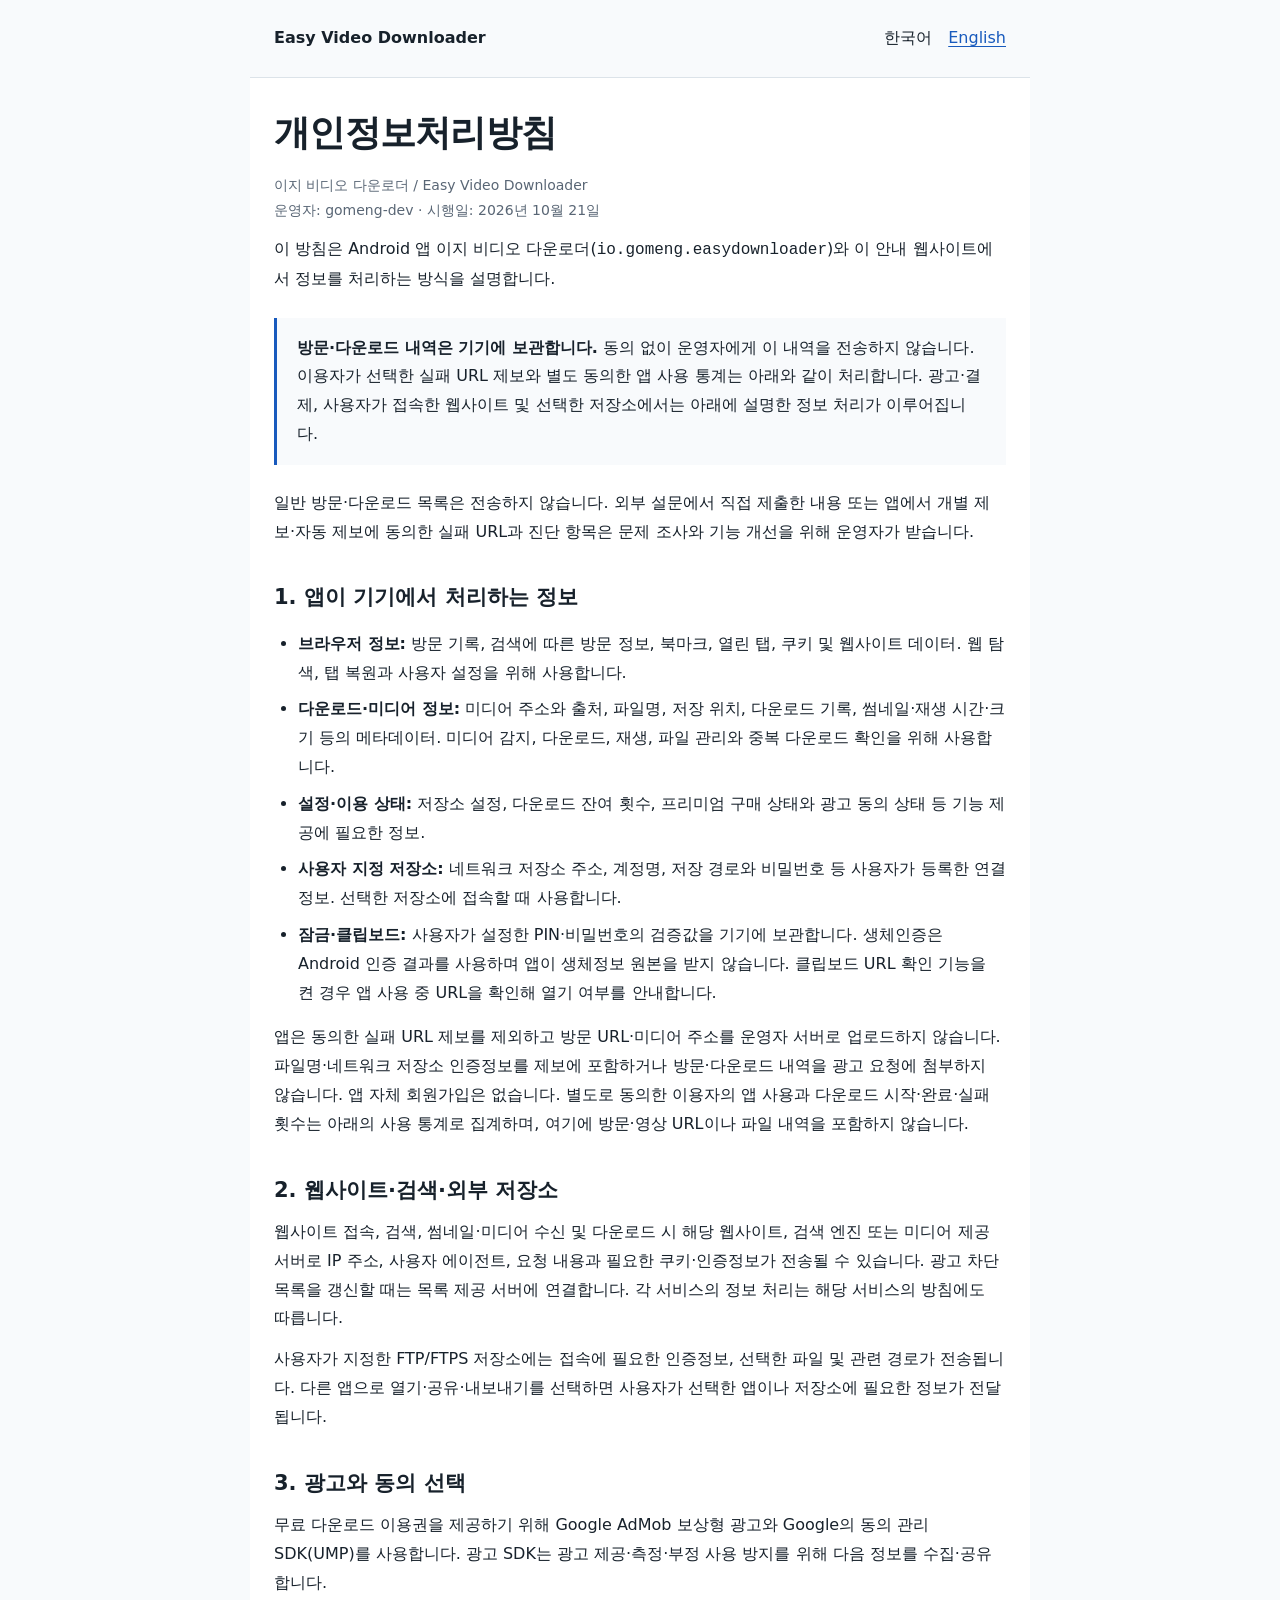
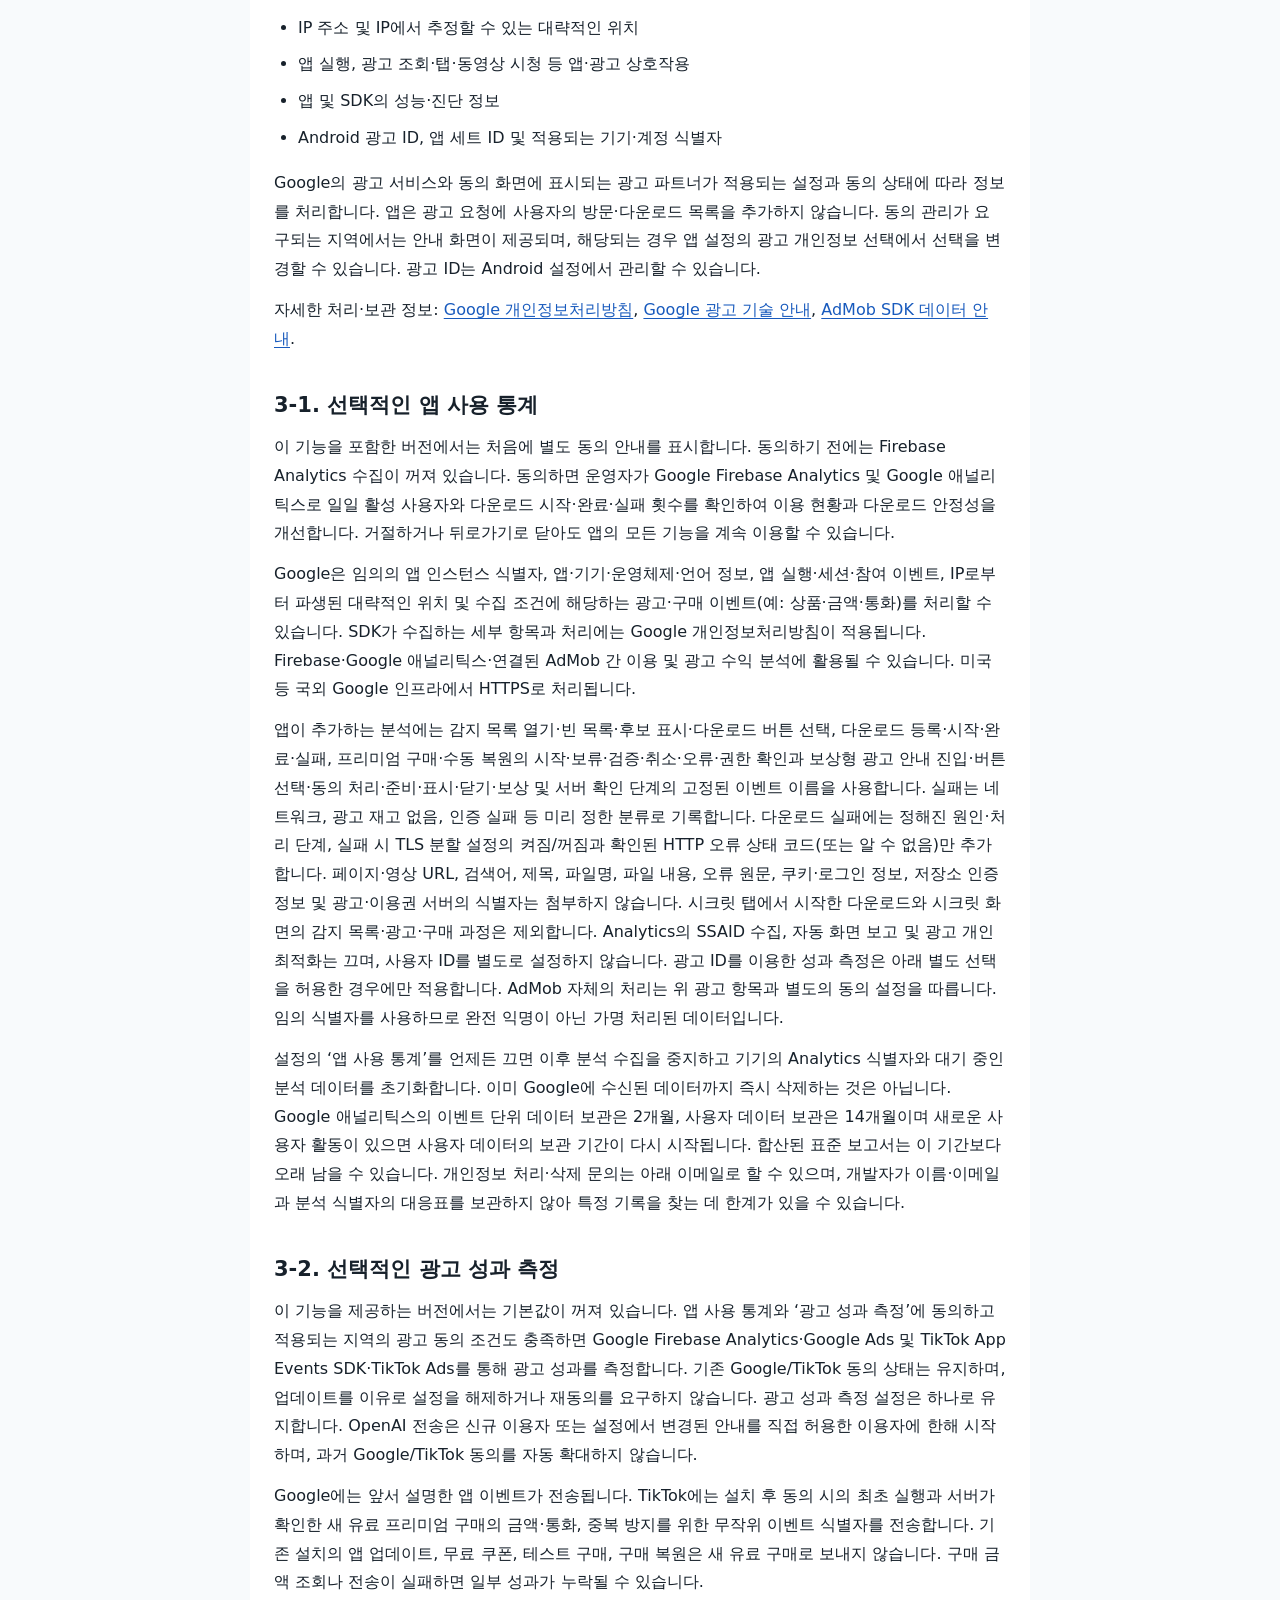
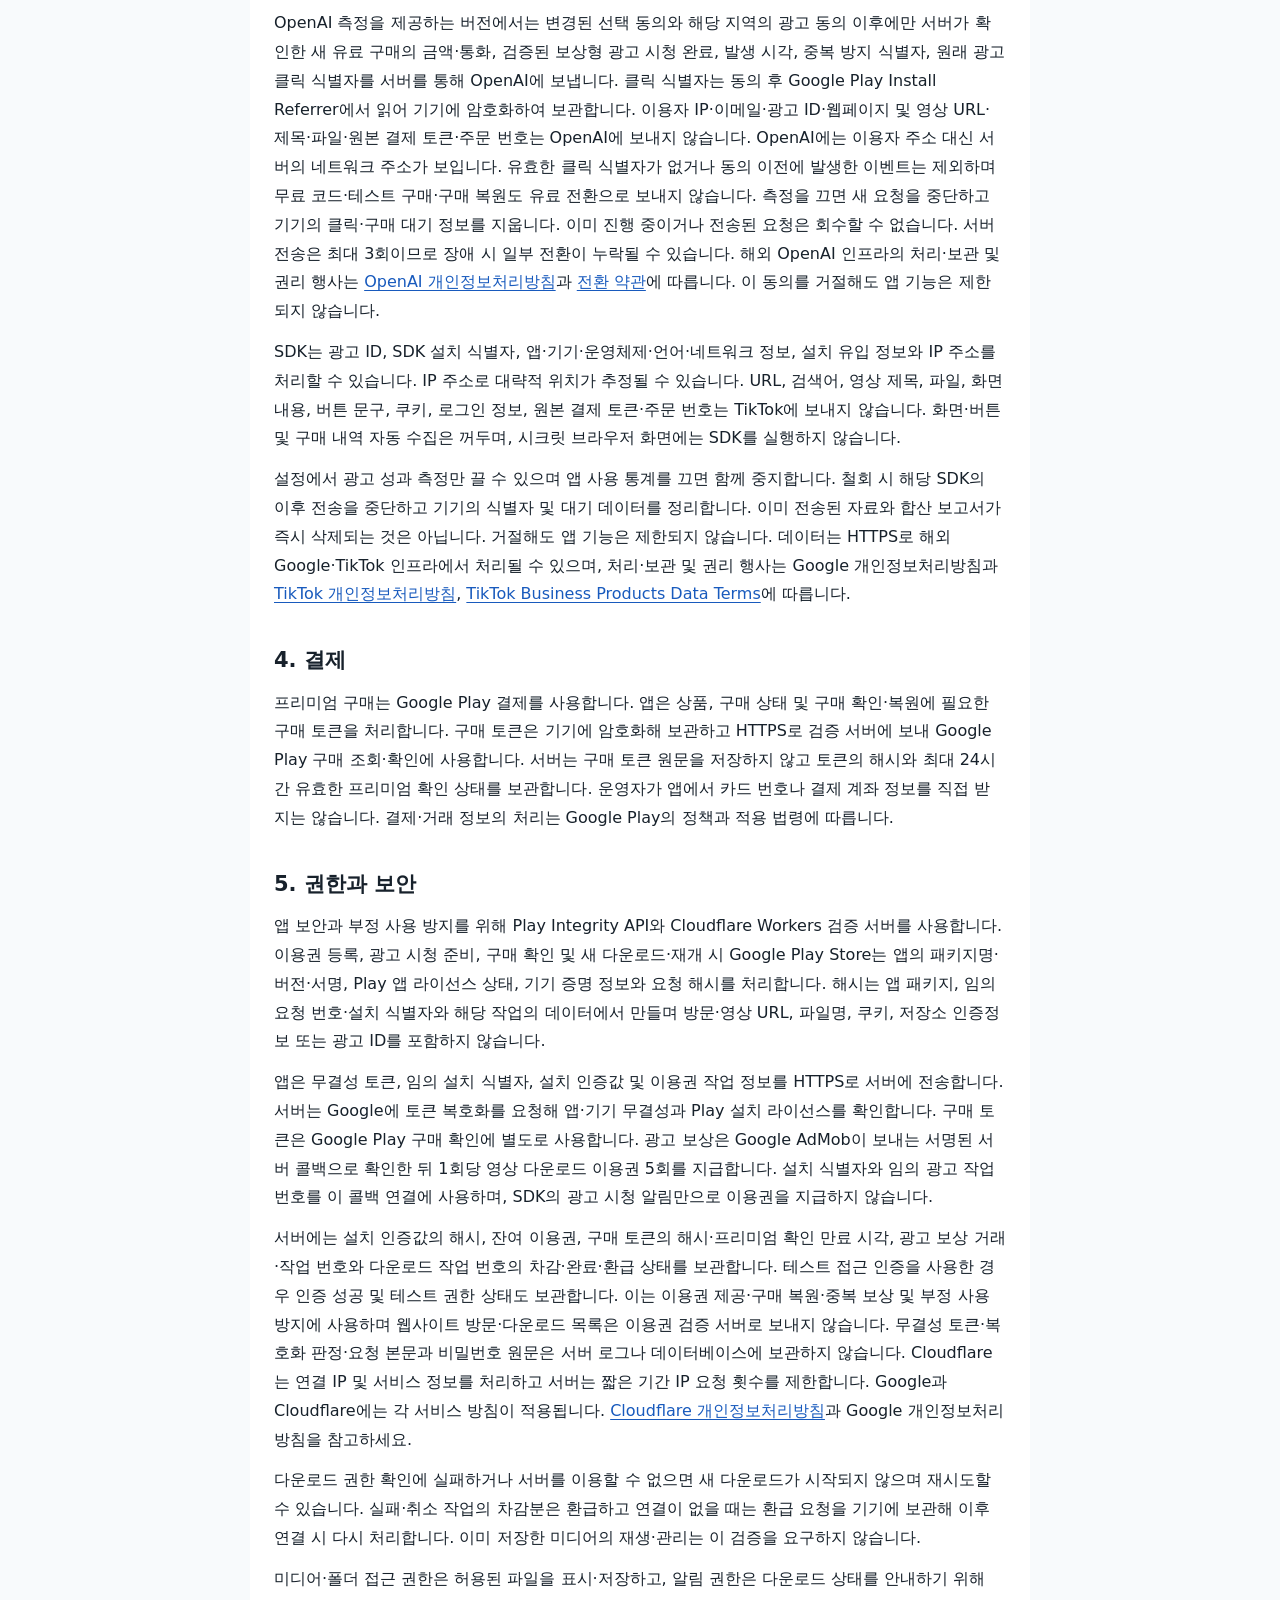
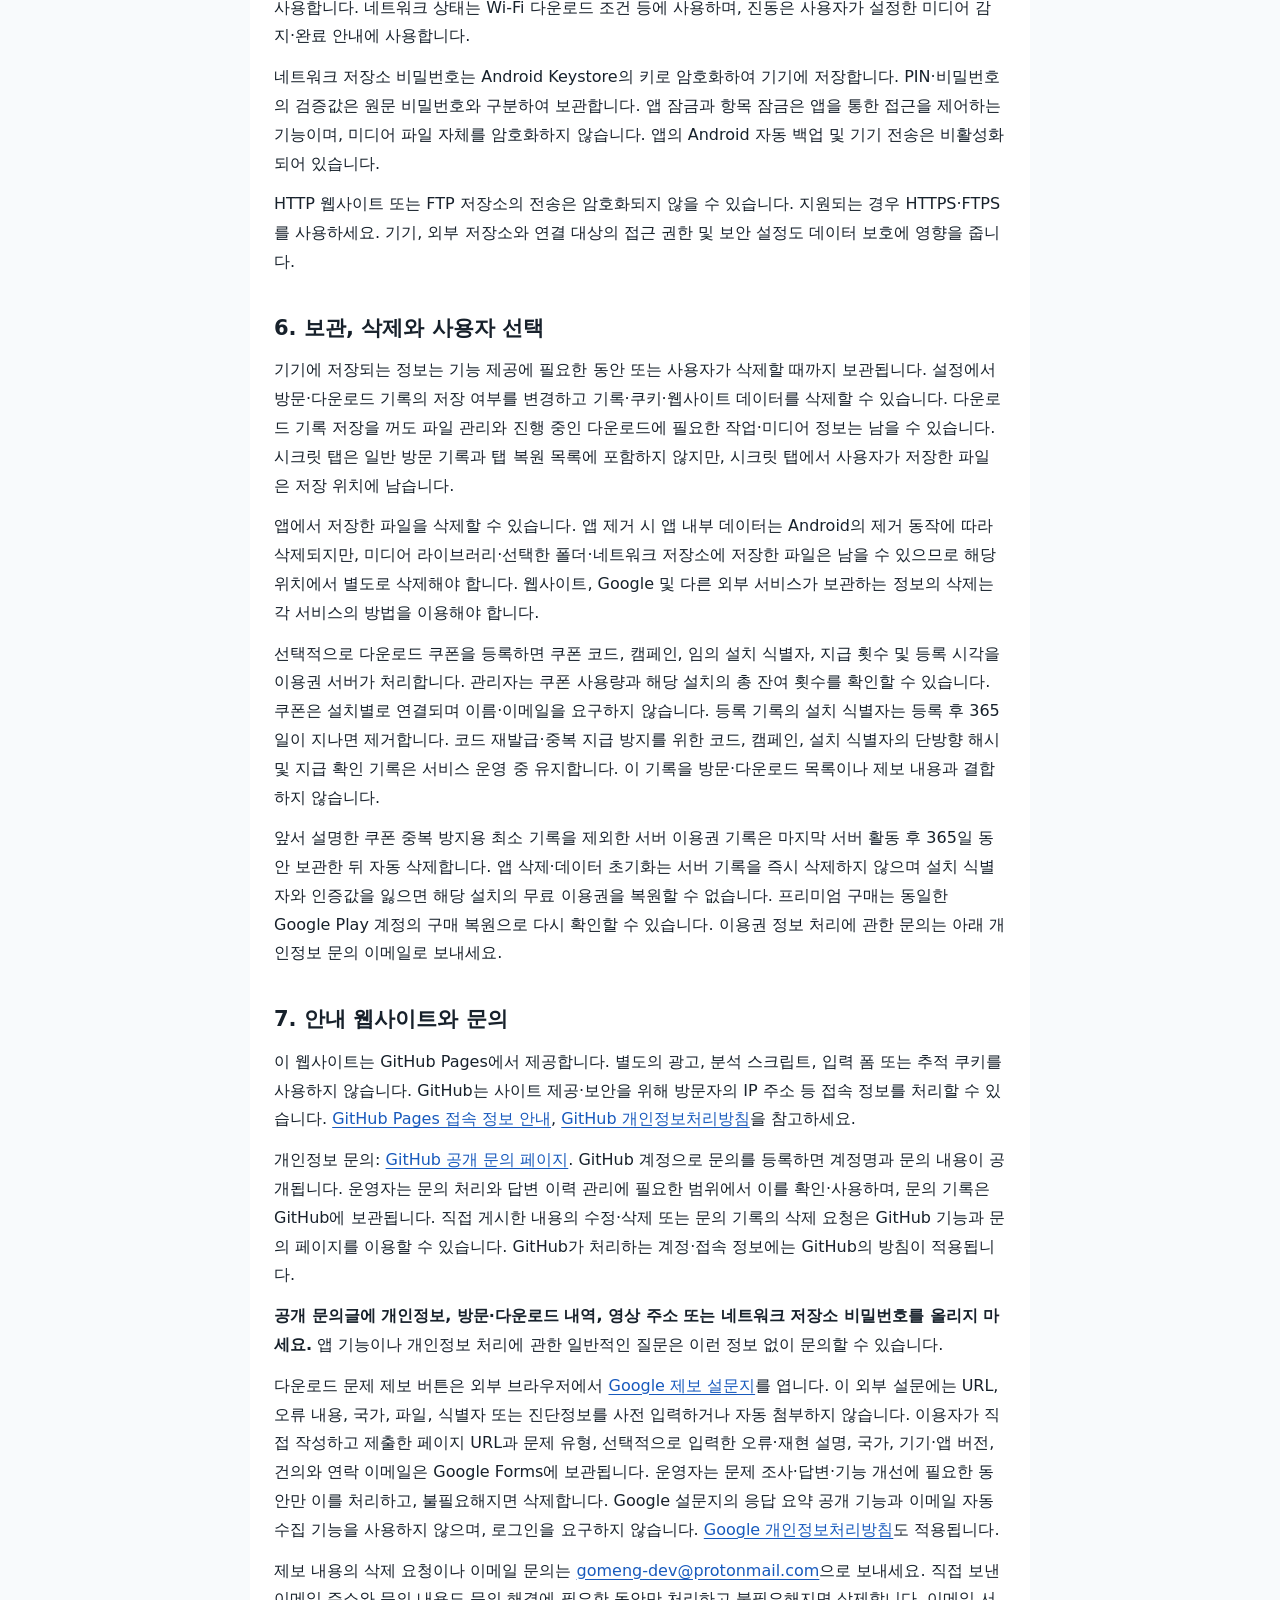
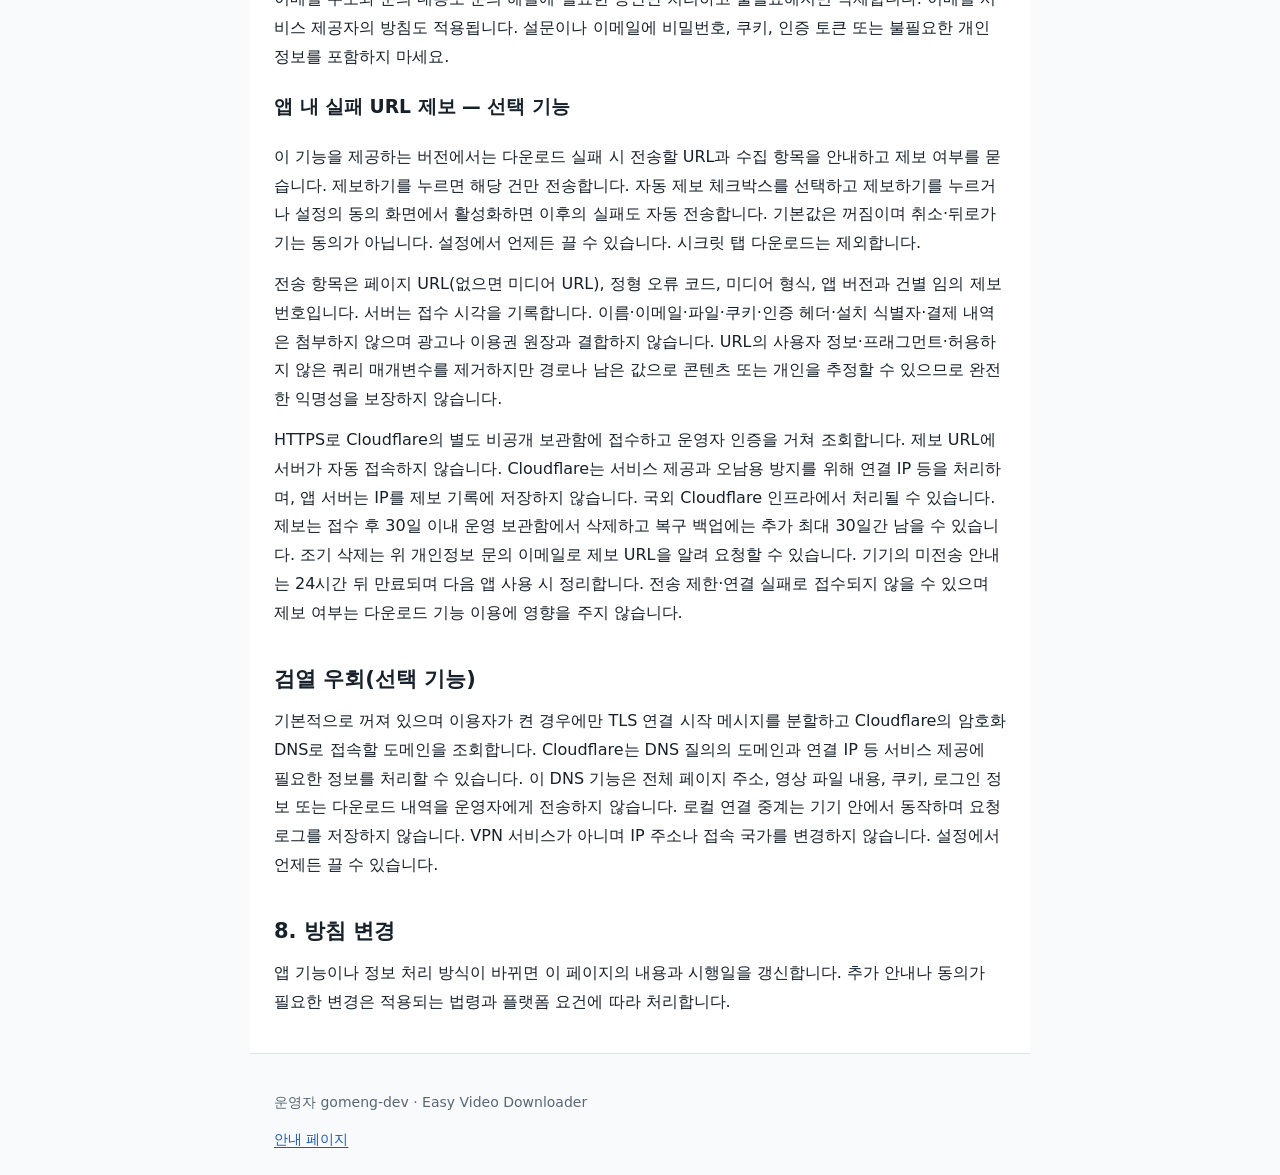
==== commit 10ca2823: "Clarify saved measurement choices and voluntary OpenAI consent" ====
--- a/privacy.html
+++ b/privacy.html
@@ -40,7 +40,7 @@
     <p>앱이 추가하는 분석에는 감지 목록 열기·빈 목록·후보 표시·다운로드 버튼 선택, 다운로드 등록·시작·완료·실패, 프리미엄 구매·수동 복원의 시작·보류·검증·취소·오류·권한 확인과 보상형 광고 안내 진입·버튼 선택·동의 처리·준비·표시·닫기·보상 및 서버 확인 단계의 고정된 이벤트 이름을 사용합니다. 실패는 네트워크, 광고 재고 없음, 인증 실패 등 미리 정한 분류로 기록합니다. 다운로드 실패에는 정해진 원인·처리 단계, 실패 시 TLS 분할 설정의 켜짐/꺼짐과 확인된 HTTP 오류 상태 코드(또는 알 수 없음)만 추가합니다. 페이지·영상 URL, 검색어, 제목, 파일명, 파일 내용, 오류 원문, 쿠키·로그인 정보, 저장소 인증정보 및 광고·이용권 서버의 식별자는 첨부하지 않습니다. 시크릿 탭에서 시작한 다운로드와 시크릿 화면의 감지 목록·광고·구매 과정은 제외합니다. Analytics의 SSAID 수집, 자동 화면 보고 및 광고 개인 최적화는 끄며, 사용자 ID를 별도로 설정하지 않습니다. 광고 ID를 이용한 성과 측정은 아래 별도 선택을 허용한 경우에만 적용합니다. AdMob 자체의 처리는 위 광고 항목과 별도의 동의 설정을 따릅니다. 임의 식별자를 사용하므로 완전 익명이 아닌 가명 처리된 데이터입니다.</p>
     <p>설정의 ‘앱 사용 통계’를 언제든 끄면 이후 분석 수집을 중지하고 기기의 Analytics 식별자와 대기 중인 분석 데이터를 초기화합니다. 이미 Google에 수신된 데이터까지 즉시 삭제하는 것은 아닙니다. Google 애널리틱스의 이벤트 단위 데이터 보관은 2개월, 사용자 데이터 보관은 14개월이며 새로운 사용자 활동이 있으면 사용자 데이터의 보관 기간이 다시 시작됩니다. 합산된 표준 보고서는 이 기간보다 오래 남을 수 있습니다. 개인정보 처리·삭제 문의는 아래 이메일로 할 수 있으며, 개발자가 이름·이메일과 분석 식별자의 대응표를 보관하지 않아 특정 기록을 찾는 데 한계가 있을 수 있습니다.</p>
     <h2>3-2. 선택적인 광고 성과 측정</h2>
-    <p>이 기능을 제공하는 버전에서는 기본값이 꺼져 있습니다. 앱 사용 통계와 ‘광고 성과 측정’에 동의하고 적용되는 지역의 광고 동의 조건도 충족하면 Google Firebase Analytics·Google Ads 및 TikTok App Events SDK·TikTok Ads를 통해 광고 성과를 측정합니다. 이전 Google/TikTok 동의를 OpenAI 연결에 재사용하지 않으며, 변경된 안내에 다시 동의하기 전에는 확대된 광고 측정을 시작하지 않습니다.</p>
+    <p>이 기능을 제공하는 버전에서는 기본값이 꺼져 있습니다. 앱 사용 통계와 ‘광고 성과 측정’에 동의하고 적용되는 지역의 광고 동의 조건도 충족하면 Google Firebase Analytics·Google Ads 및 TikTok App Events SDK·TikTok Ads를 통해 광고 성과를 측정합니다. 기존 Google/TikTok 동의 상태는 유지하며, 업데이트를 이유로 설정을 해제하거나 재동의를 요구하지 않습니다. 광고 성과 측정 설정은 하나로 유지합니다. OpenAI 전송은 신규 이용자 또는 설정에서 변경된 안내를 직접 허용한 이용자에 한해 시작하며, 과거 Google/TikTok 동의를 자동 확대하지 않습니다.</p>
     <p>Google에는 앞서 설명한 앱 이벤트가 전송됩니다. TikTok에는 설치 후 동의 시의 최초 실행과 서버가 확인한 새 유료 프리미엄 구매의 금액·통화, 중복 방지를 위한 무작위 이벤트 식별자를 전송합니다. 기존 설치의 앱 업데이트, 무료 쿠폰, 테스트 구매, 구매 복원은 새 유료 구매로 보내지 않습니다. 구매 금액 조회나 전송이 실패하면 일부 성과가 누락될 수 있습니다.</p>
     <p>OpenAI 측정을 제공하는 버전에서는 변경된 선택 동의와 해당 지역의 광고 동의 이후에만 서버가 확인한 새 유료 구매의 금액·통화, 검증된 보상형 광고 시청 완료, 발생 시각, 중복 방지 식별자, 원래 광고 클릭 식별자를 서버를 통해 OpenAI에 보냅니다. 클릭 식별자는 동의 후 Google Play Install Referrer에서 읽어 기기에 암호화하여 보관합니다. 이용자 IP·이메일·광고 ID·웹페이지 및 영상 URL·제목·파일·원본 결제 토큰·주문 번호는 OpenAI에 보내지 않습니다. OpenAI에는 이용자 주소 대신 서버의 네트워크 주소가 보입니다. 유효한 클릭 식별자가 없거나 동의 이전에 발생한 이벤트는 제외하며 무료 코드·테스트 구매·구매 복원도 유료 전환으로 보내지 않습니다. 측정을 끄면 새 요청을 중단하고 기기의 클릭·구매 대기 정보를 지웁니다. 이미 진행 중이거나 전송된 요청은 회수할 수 없습니다. 서버 전송은 최대 3회이므로 장애 시 일부 전환이 누락될 수 있습니다. 해외 OpenAI 인프라의 처리·보관 및 권리 행사는 <a href="https://openai.com/policies/privacy-policy/">OpenAI 개인정보처리방침</a>과 <a href="https://openai.com/policies/conversion-terms/">전환 약관</a>에 따릅니다. 이 동의를 거절해도 앱 기능은 제한되지 않습니다.</p>
     <p>SDK는 광고 ID, SDK 설치 식별자, 앱·기기·운영체제·언어·네트워크 정보, 설치 유입 정보와 IP 주소를 처리할 수 있습니다. IP 주소로 대략적 위치가 추정될 수 있습니다. URL, 검색어, 영상 제목, 파일, 화면 내용, 버튼 문구, 쿠키, 로그인 정보, 원본 결제 토큰·주문 번호는 TikTok에 보내지 않습니다. 화면·버튼 및 구매 내역 자동 수집은 꺼두며, 시크릿 브라우저 화면에는 SDK를 실행하지 않습니다.</p>
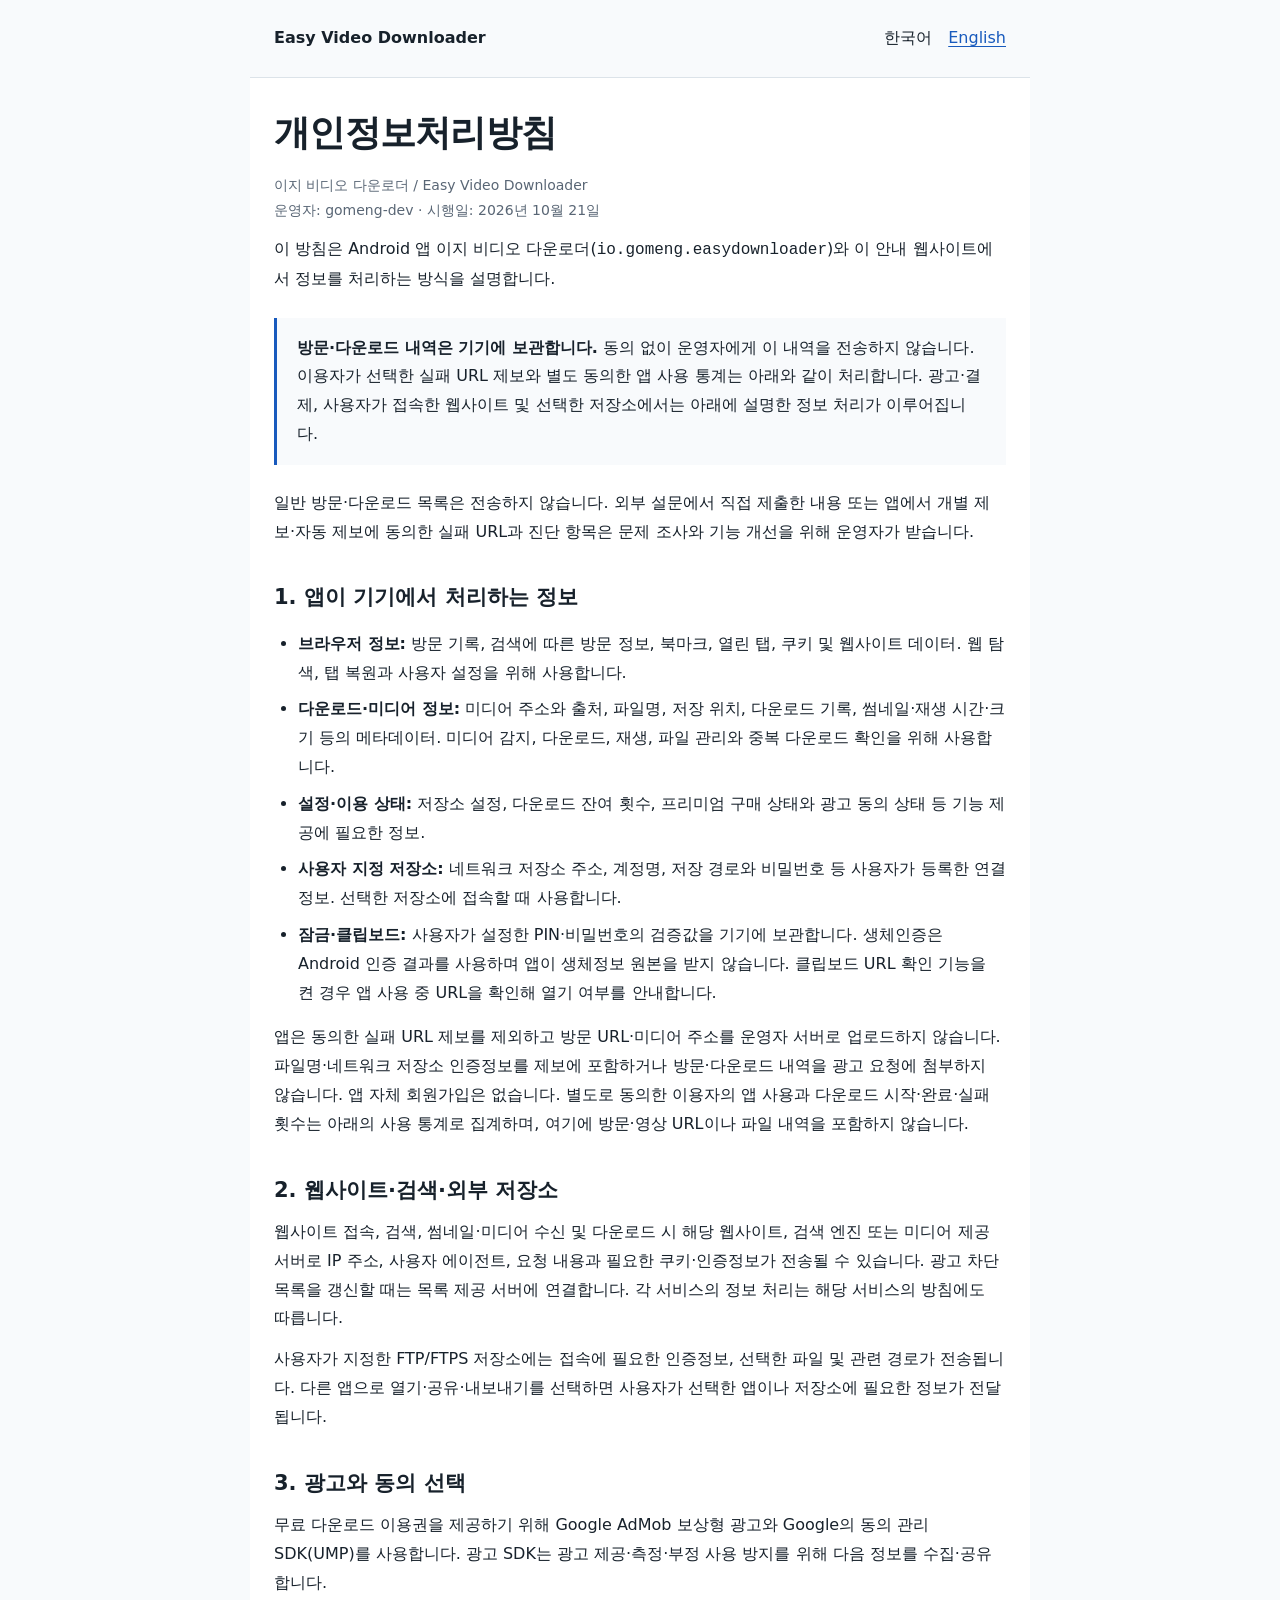
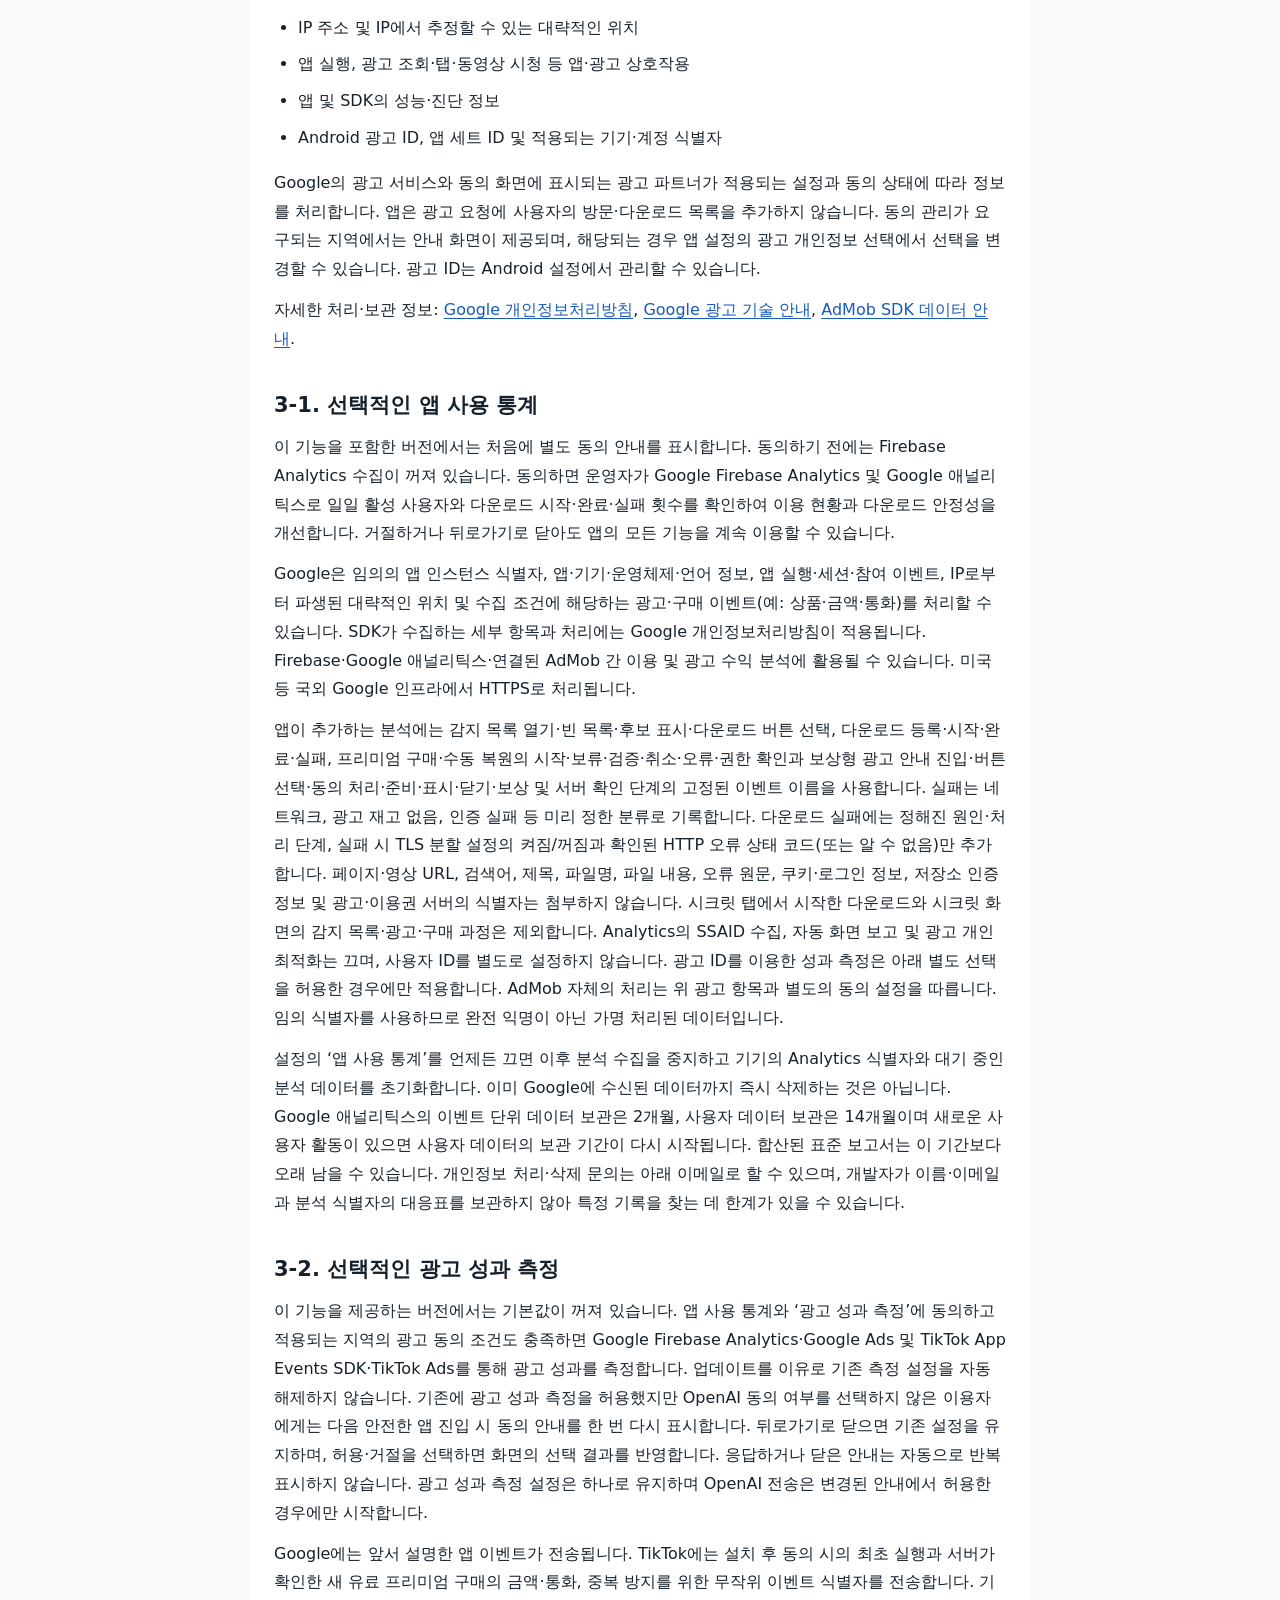
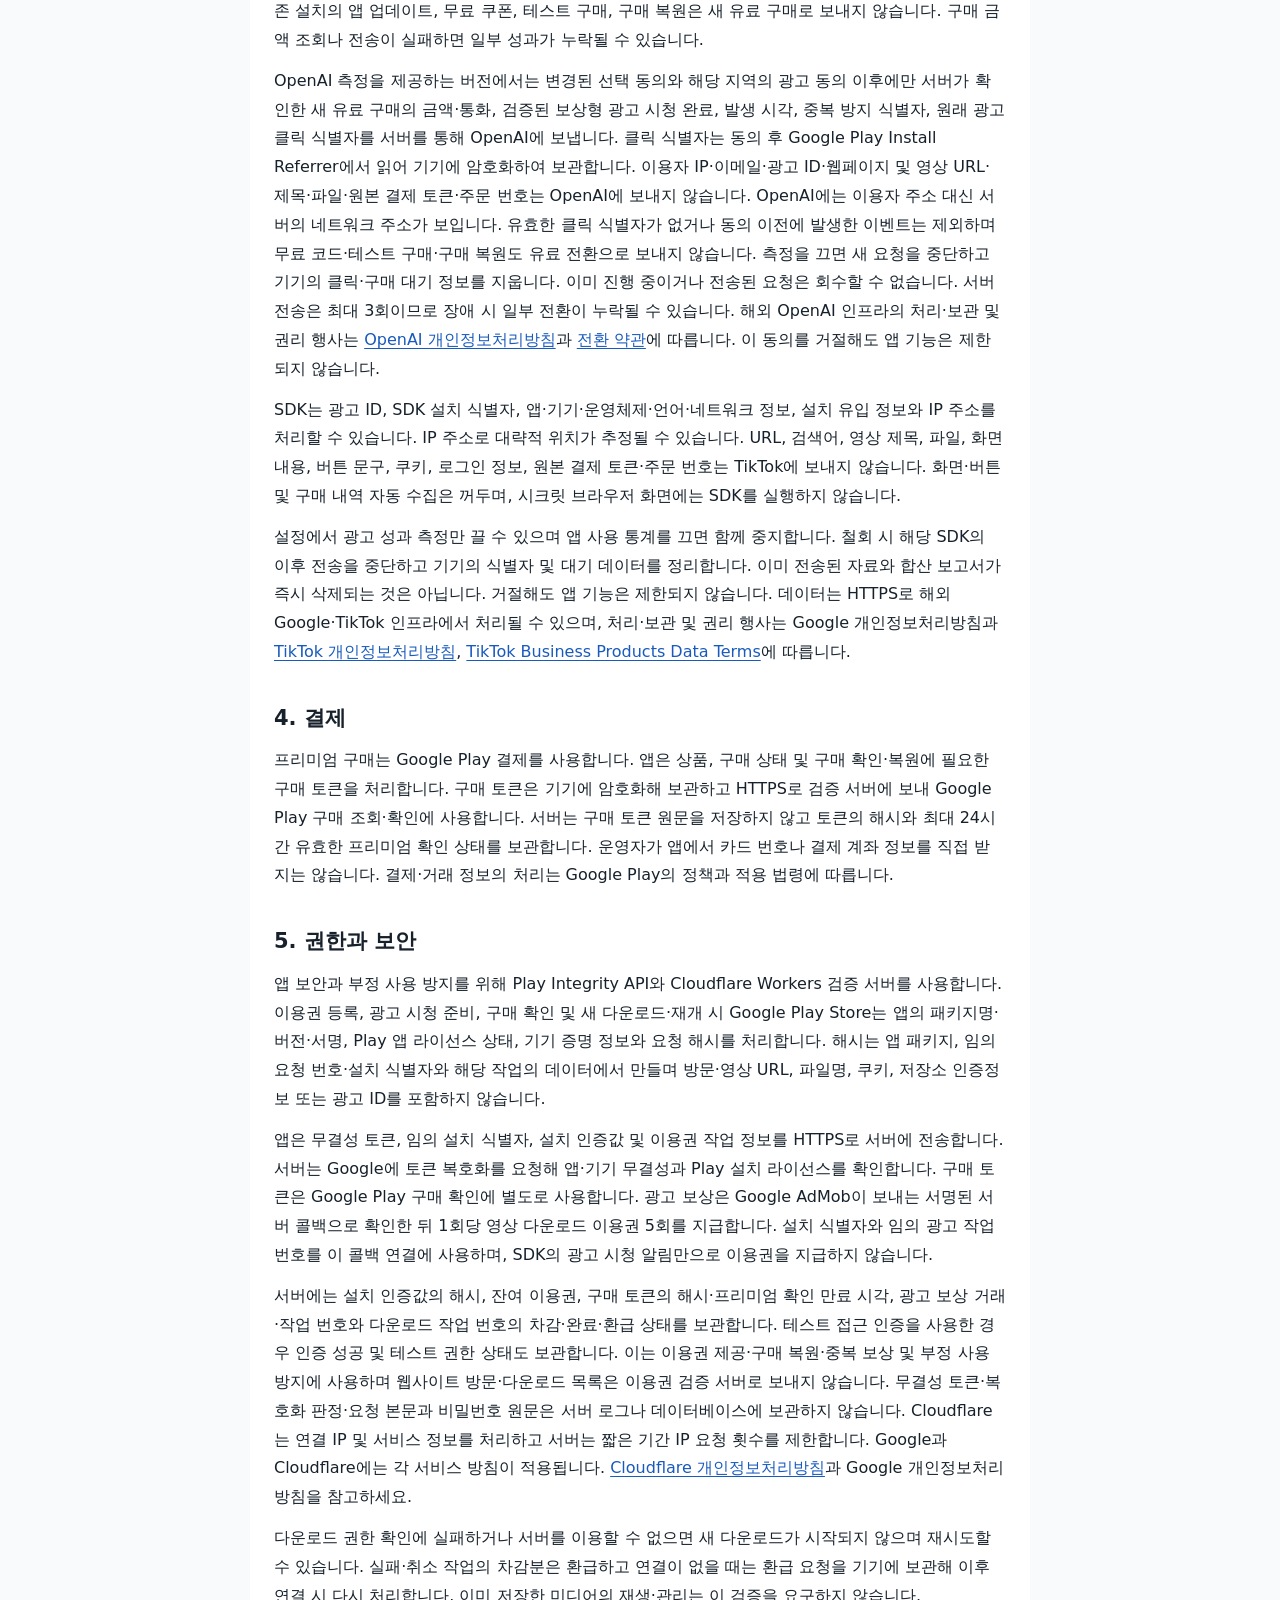
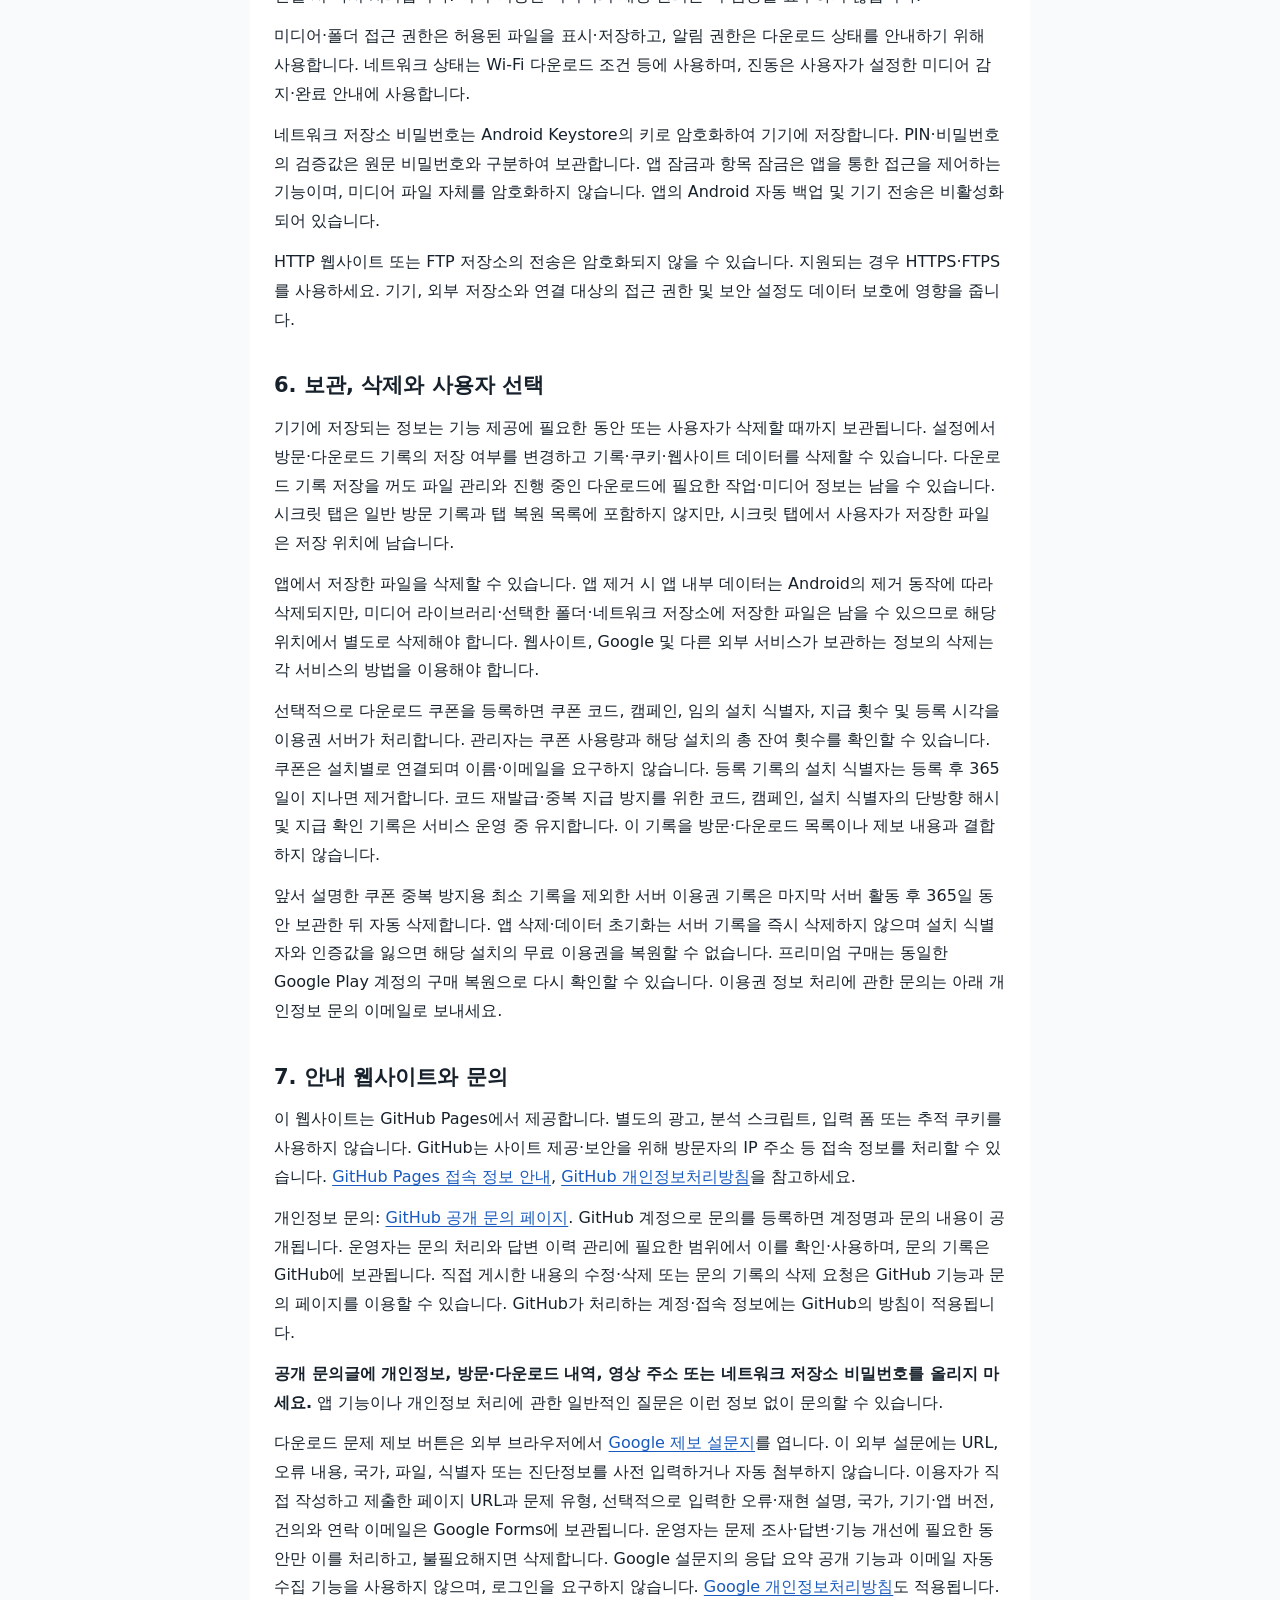
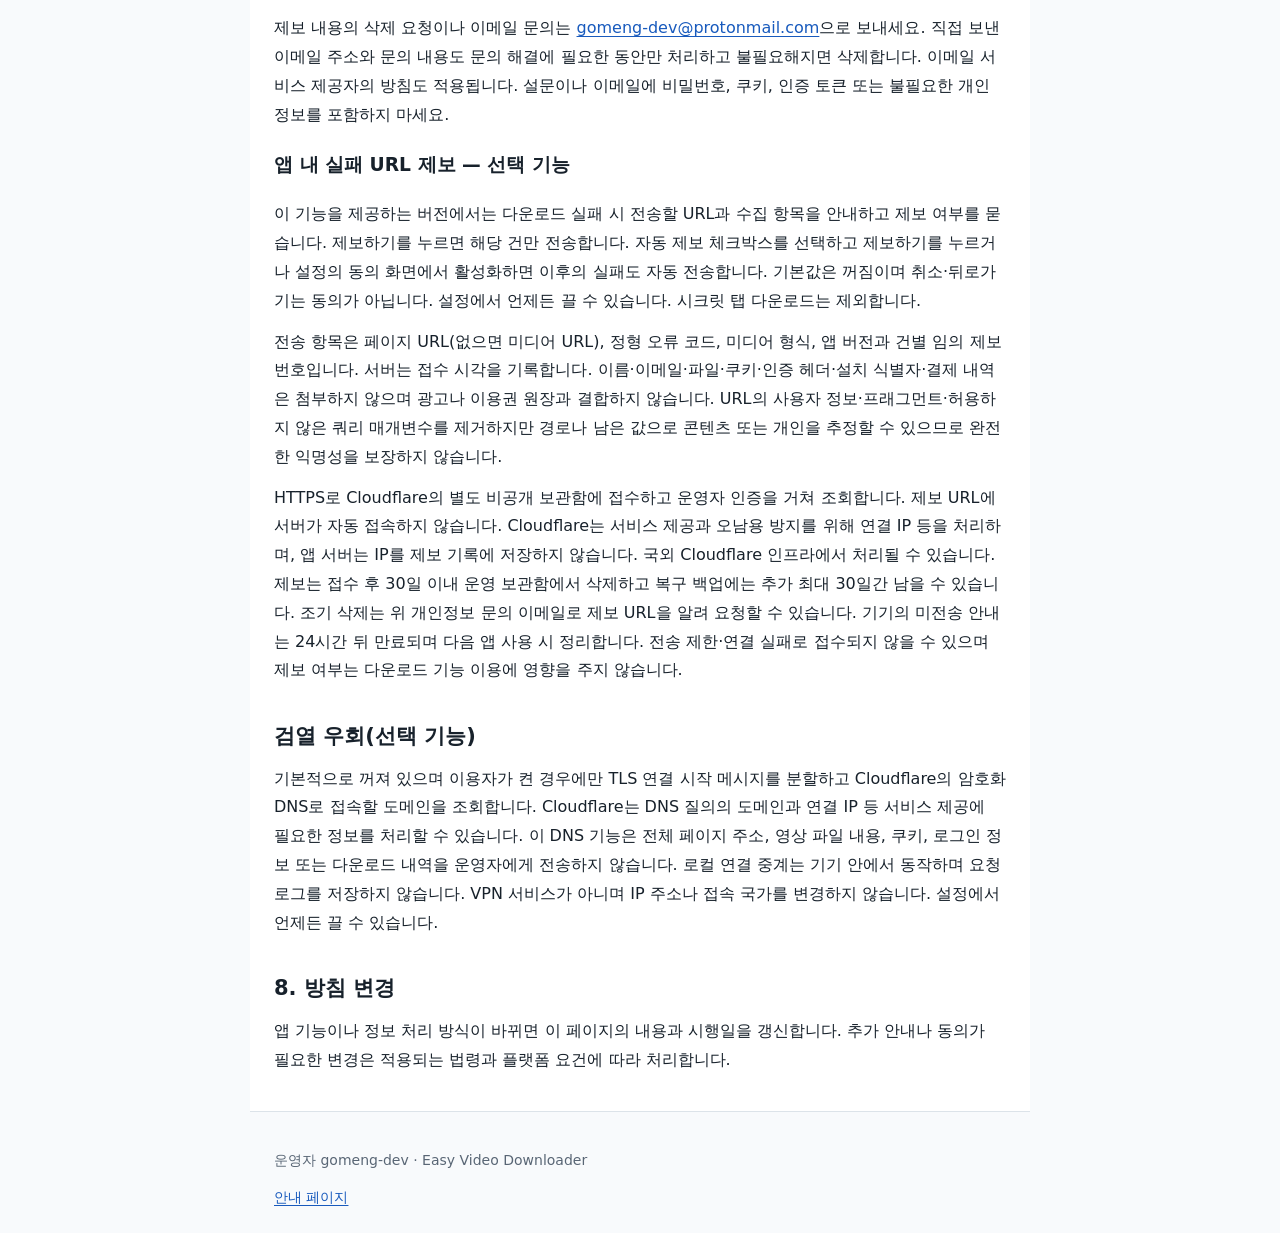
==== commit 2f2367f1: "Explain one-time updated measurement notice and preserve saved choices" ====
--- a/privacy.html
+++ b/privacy.html
@@ -40,7 +40,7 @@
     <p>앱이 추가하는 분석에는 감지 목록 열기·빈 목록·후보 표시·다운로드 버튼 선택, 다운로드 등록·시작·완료·실패, 프리미엄 구매·수동 복원의 시작·보류·검증·취소·오류·권한 확인과 보상형 광고 안내 진입·버튼 선택·동의 처리·준비·표시·닫기·보상 및 서버 확인 단계의 고정된 이벤트 이름을 사용합니다. 실패는 네트워크, 광고 재고 없음, 인증 실패 등 미리 정한 분류로 기록합니다. 다운로드 실패에는 정해진 원인·처리 단계, 실패 시 TLS 분할 설정의 켜짐/꺼짐과 확인된 HTTP 오류 상태 코드(또는 알 수 없음)만 추가합니다. 페이지·영상 URL, 검색어, 제목, 파일명, 파일 내용, 오류 원문, 쿠키·로그인 정보, 저장소 인증정보 및 광고·이용권 서버의 식별자는 첨부하지 않습니다. 시크릿 탭에서 시작한 다운로드와 시크릿 화면의 감지 목록·광고·구매 과정은 제외합니다. Analytics의 SSAID 수집, 자동 화면 보고 및 광고 개인 최적화는 끄며, 사용자 ID를 별도로 설정하지 않습니다. 광고 ID를 이용한 성과 측정은 아래 별도 선택을 허용한 경우에만 적용합니다. AdMob 자체의 처리는 위 광고 항목과 별도의 동의 설정을 따릅니다. 임의 식별자를 사용하므로 완전 익명이 아닌 가명 처리된 데이터입니다.</p>
     <p>설정의 ‘앱 사용 통계’를 언제든 끄면 이후 분석 수집을 중지하고 기기의 Analytics 식별자와 대기 중인 분석 데이터를 초기화합니다. 이미 Google에 수신된 데이터까지 즉시 삭제하는 것은 아닙니다. Google 애널리틱스의 이벤트 단위 데이터 보관은 2개월, 사용자 데이터 보관은 14개월이며 새로운 사용자 활동이 있으면 사용자 데이터의 보관 기간이 다시 시작됩니다. 합산된 표준 보고서는 이 기간보다 오래 남을 수 있습니다. 개인정보 처리·삭제 문의는 아래 이메일로 할 수 있으며, 개발자가 이름·이메일과 분석 식별자의 대응표를 보관하지 않아 특정 기록을 찾는 데 한계가 있을 수 있습니다.</p>
     <h2>3-2. 선택적인 광고 성과 측정</h2>
-    <p>이 기능을 제공하는 버전에서는 기본값이 꺼져 있습니다. 앱 사용 통계와 ‘광고 성과 측정’에 동의하고 적용되는 지역의 광고 동의 조건도 충족하면 Google Firebase Analytics·Google Ads 및 TikTok App Events SDK·TikTok Ads를 통해 광고 성과를 측정합니다. 기존 Google/TikTok 동의 상태는 유지하며, 업데이트를 이유로 설정을 해제하거나 재동의를 요구하지 않습니다. 광고 성과 측정 설정은 하나로 유지합니다. OpenAI 전송은 신규 이용자 또는 설정에서 변경된 안내를 직접 허용한 이용자에 한해 시작하며, 과거 Google/TikTok 동의를 자동 확대하지 않습니다.</p>
+    <p>이 기능을 제공하는 버전에서는 기본값이 꺼져 있습니다. 앱 사용 통계와 ‘광고 성과 측정’에 동의하고 적용되는 지역의 광고 동의 조건도 충족하면 Google Firebase Analytics·Google Ads 및 TikTok App Events SDK·TikTok Ads를 통해 광고 성과를 측정합니다. 업데이트를 이유로 기존 측정 설정을 자동 해제하지 않습니다. 기존에 광고 성과 측정을 허용했지만 OpenAI 동의 여부를 선택하지 않은 이용자에게는 다음 안전한 앱 진입 시 동의 안내를 한 번 다시 표시합니다. 뒤로가기로 닫으면 기존 설정을 유지하며, 허용·거절을 선택하면 화면의 선택 결과를 반영합니다. 응답하거나 닫은 안내는 자동으로 반복 표시하지 않습니다. 광고 성과 측정 설정은 하나로 유지하며 OpenAI 전송은 변경된 안내에서 허용한 경우에만 시작합니다.</p>
     <p>Google에는 앞서 설명한 앱 이벤트가 전송됩니다. TikTok에는 설치 후 동의 시의 최초 실행과 서버가 확인한 새 유료 프리미엄 구매의 금액·통화, 중복 방지를 위한 무작위 이벤트 식별자를 전송합니다. 기존 설치의 앱 업데이트, 무료 쿠폰, 테스트 구매, 구매 복원은 새 유료 구매로 보내지 않습니다. 구매 금액 조회나 전송이 실패하면 일부 성과가 누락될 수 있습니다.</p>
     <p>OpenAI 측정을 제공하는 버전에서는 변경된 선택 동의와 해당 지역의 광고 동의 이후에만 서버가 확인한 새 유료 구매의 금액·통화, 검증된 보상형 광고 시청 완료, 발생 시각, 중복 방지 식별자, 원래 광고 클릭 식별자를 서버를 통해 OpenAI에 보냅니다. 클릭 식별자는 동의 후 Google Play Install Referrer에서 읽어 기기에 암호화하여 보관합니다. 이용자 IP·이메일·광고 ID·웹페이지 및 영상 URL·제목·파일·원본 결제 토큰·주문 번호는 OpenAI에 보내지 않습니다. OpenAI에는 이용자 주소 대신 서버의 네트워크 주소가 보입니다. 유효한 클릭 식별자가 없거나 동의 이전에 발생한 이벤트는 제외하며 무료 코드·테스트 구매·구매 복원도 유료 전환으로 보내지 않습니다. 측정을 끄면 새 요청을 중단하고 기기의 클릭·구매 대기 정보를 지웁니다. 이미 진행 중이거나 전송된 요청은 회수할 수 없습니다. 서버 전송은 최대 3회이므로 장애 시 일부 전환이 누락될 수 있습니다. 해외 OpenAI 인프라의 처리·보관 및 권리 행사는 <a href="https://openai.com/policies/privacy-policy/">OpenAI 개인정보처리방침</a>과 <a href="https://openai.com/policies/conversion-terms/">전환 약관</a>에 따릅니다. 이 동의를 거절해도 앱 기능은 제한되지 않습니다.</p>
     <p>SDK는 광고 ID, SDK 설치 식별자, 앱·기기·운영체제·언어·네트워크 정보, 설치 유입 정보와 IP 주소를 처리할 수 있습니다. IP 주소로 대략적 위치가 추정될 수 있습니다. URL, 검색어, 영상 제목, 파일, 화면 내용, 버튼 문구, 쿠키, 로그인 정보, 원본 결제 토큰·주문 번호는 TikTok에 보내지 않습니다. 화면·버튼 및 구매 내역 자동 수집은 꺼두며, 시크릿 브라우저 화면에는 SDK를 실행하지 않습니다.</p>
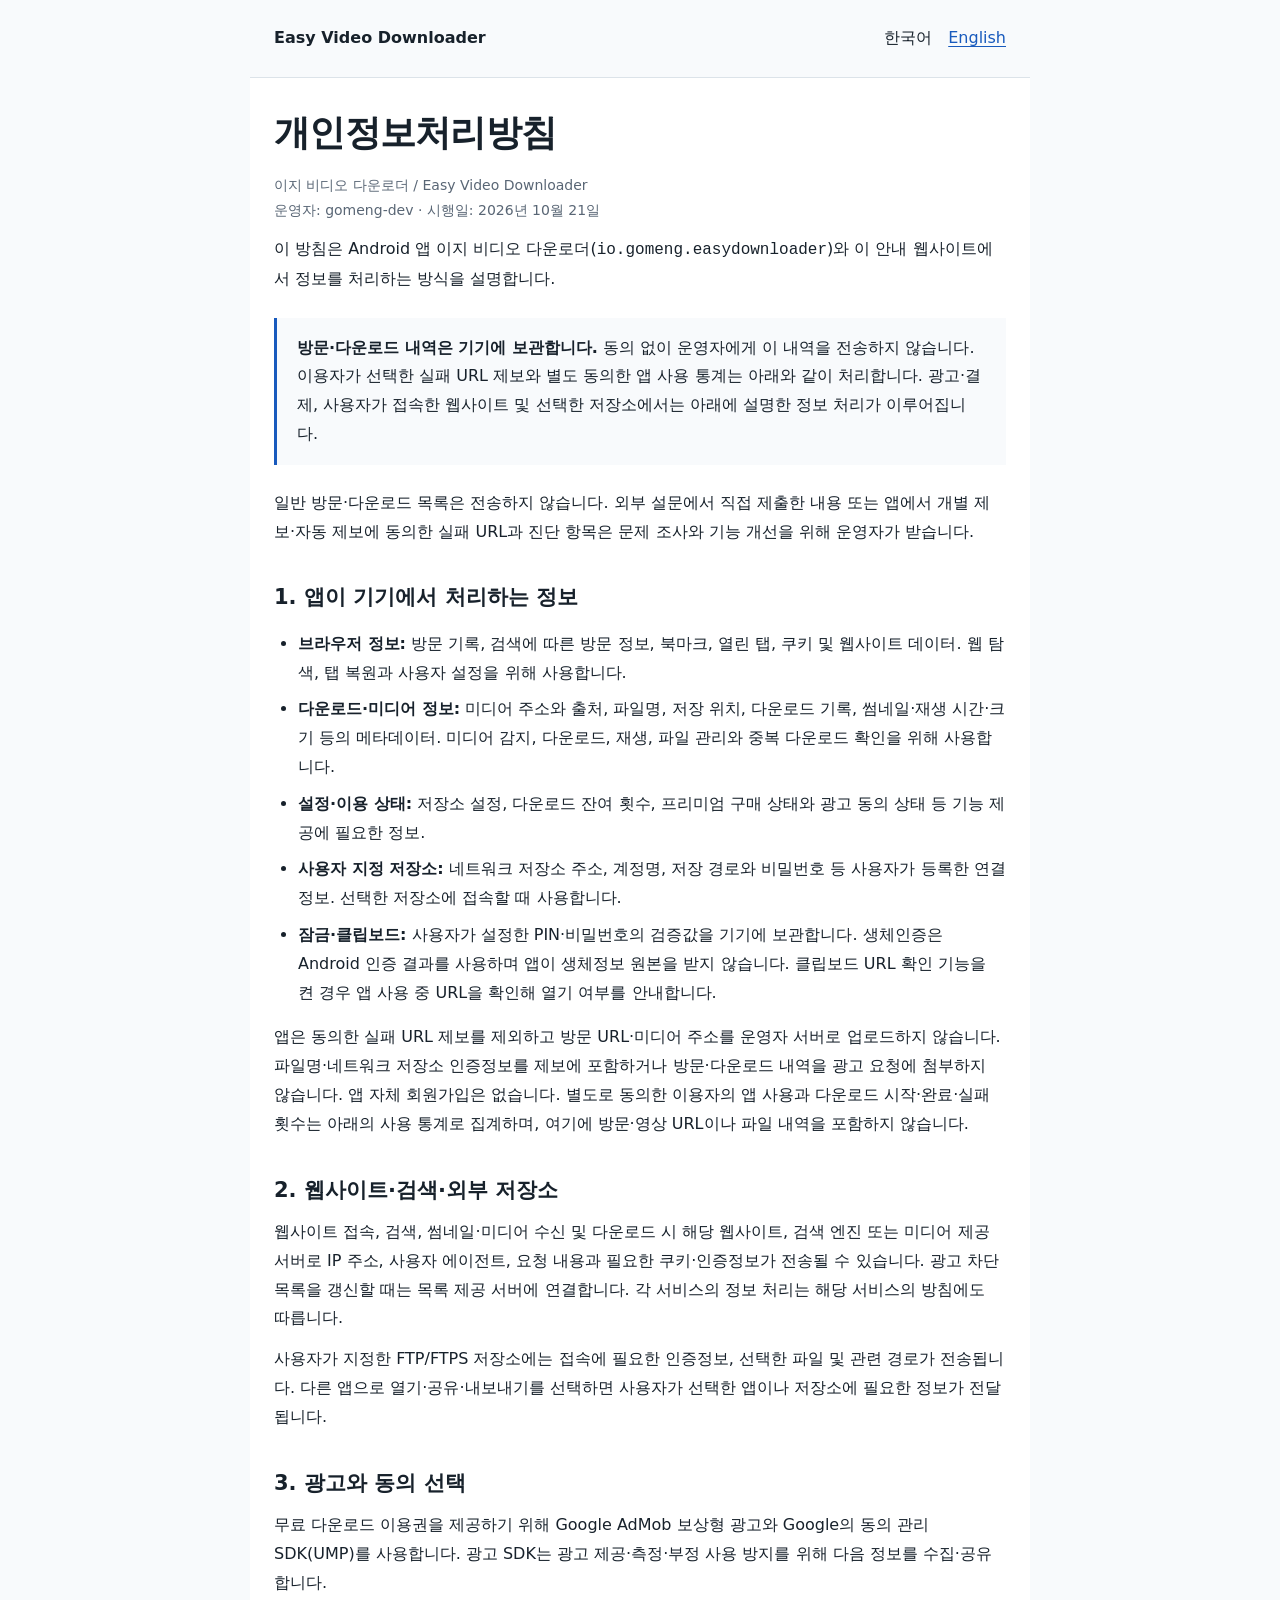
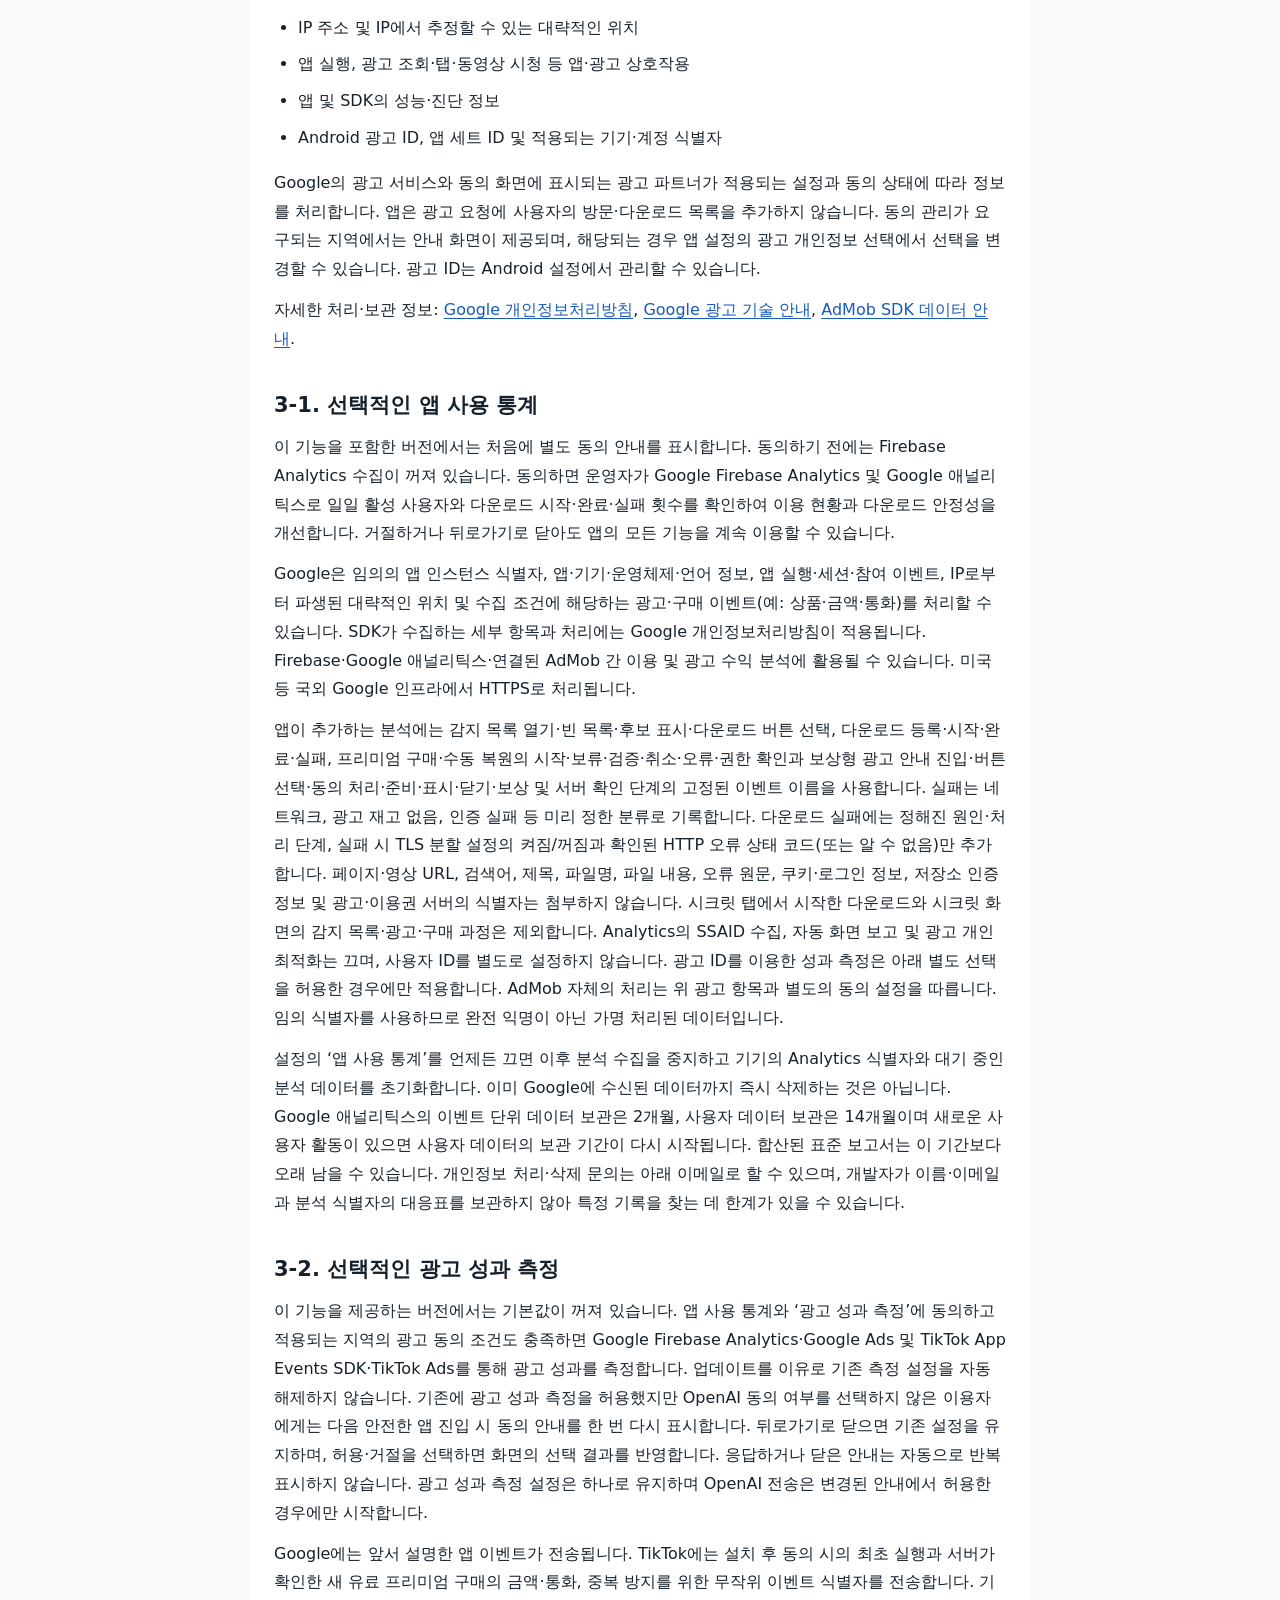
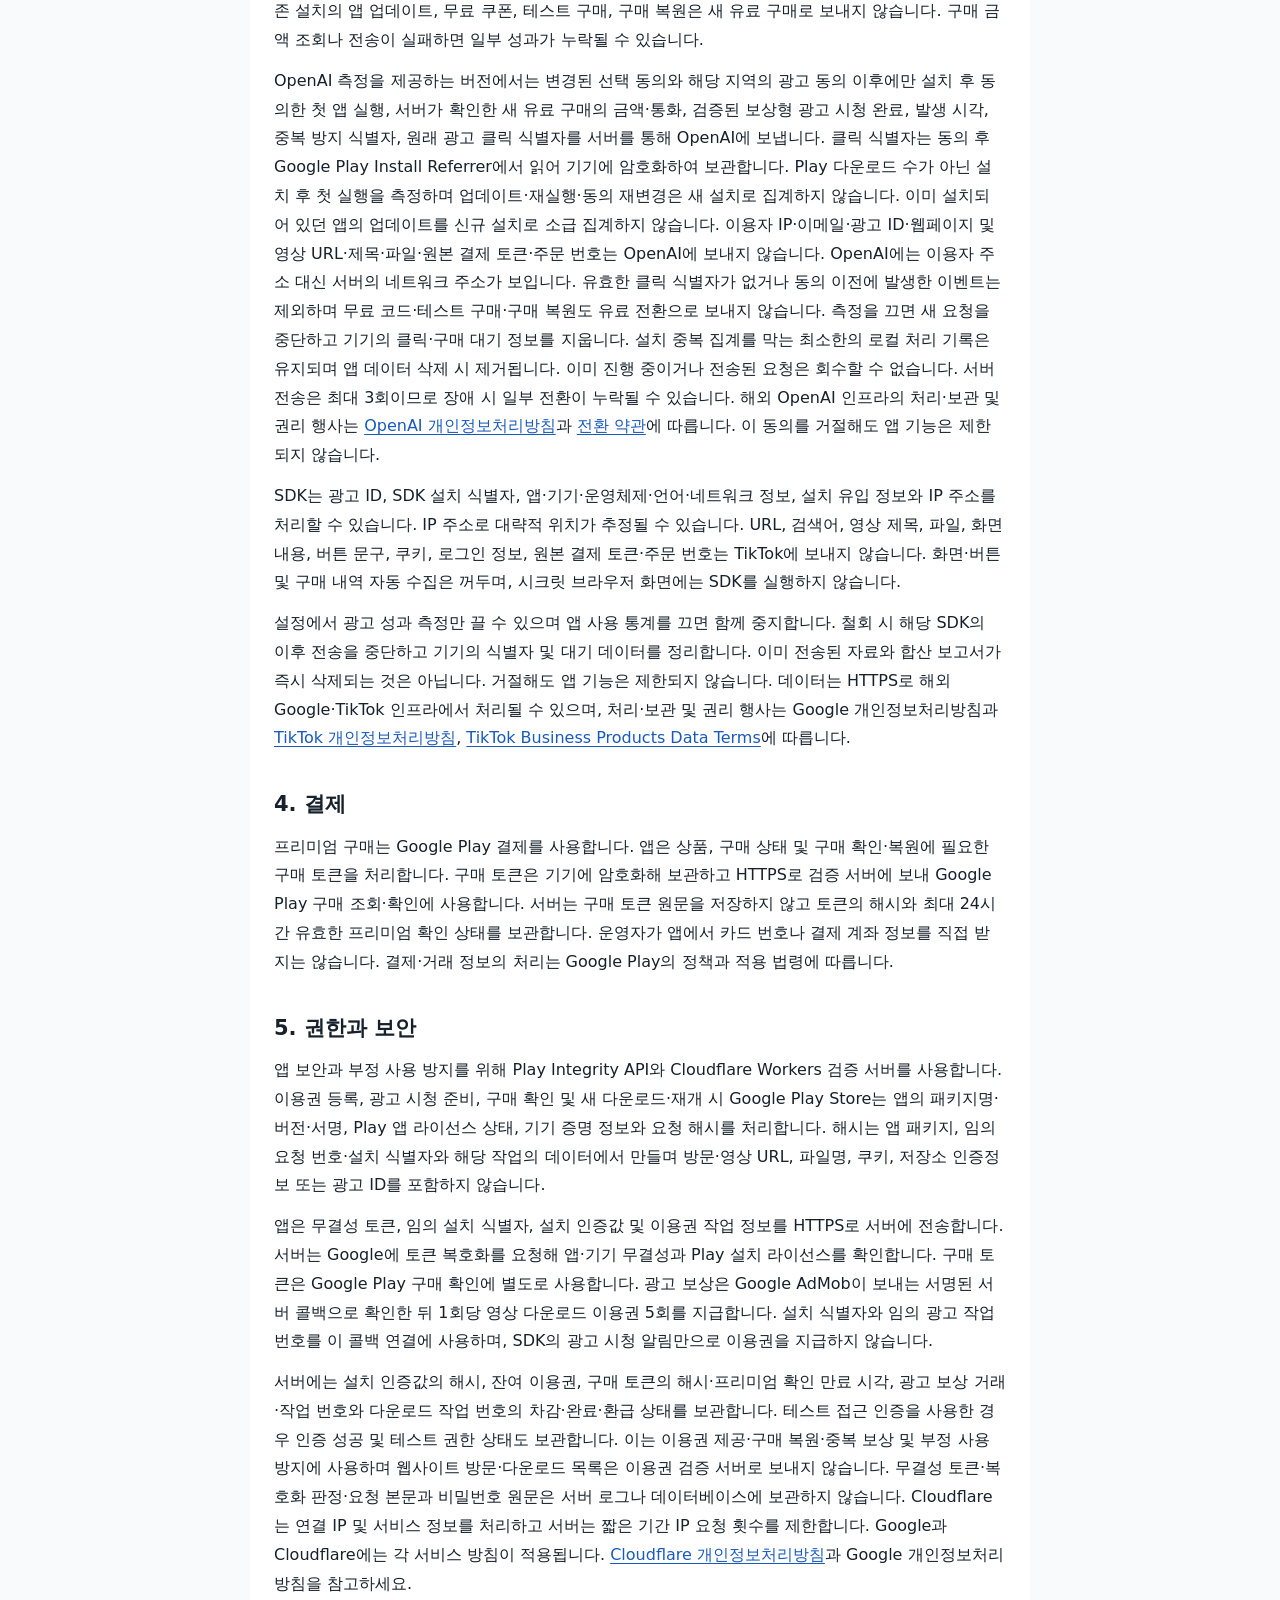
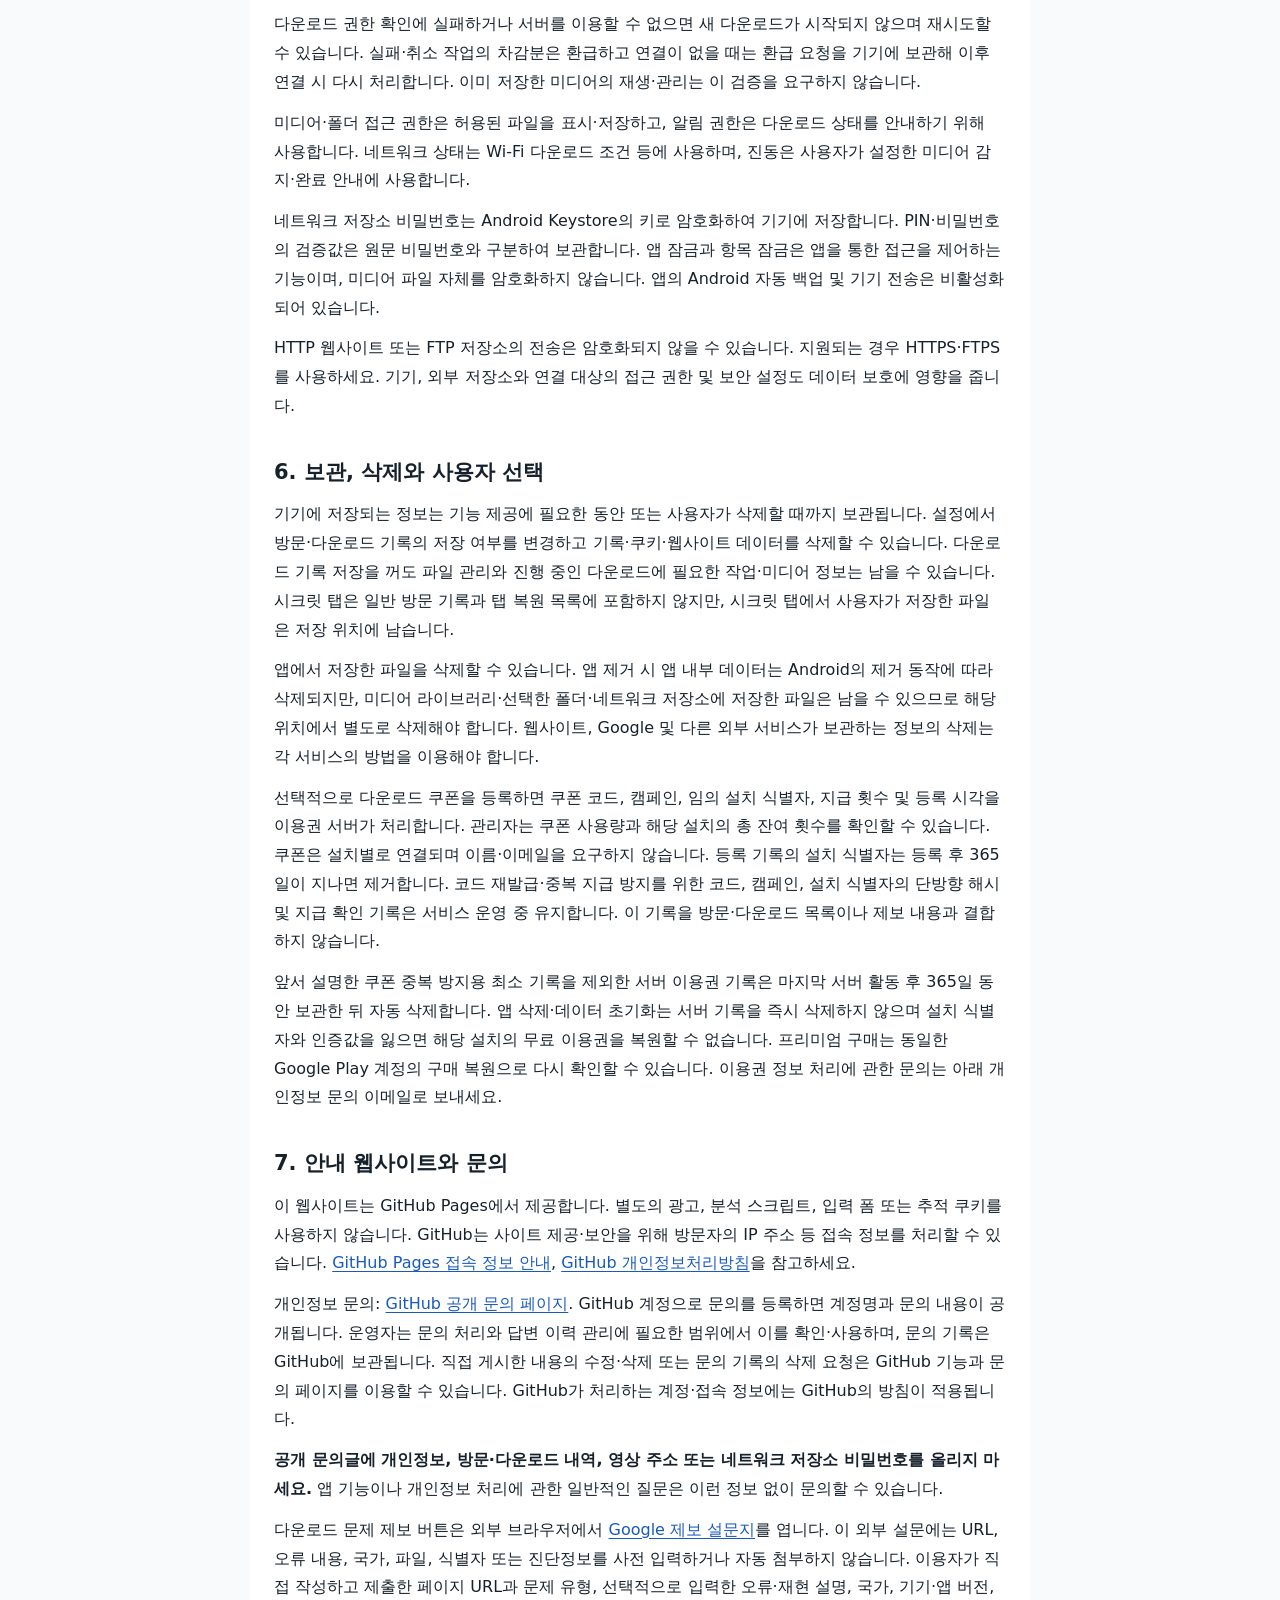
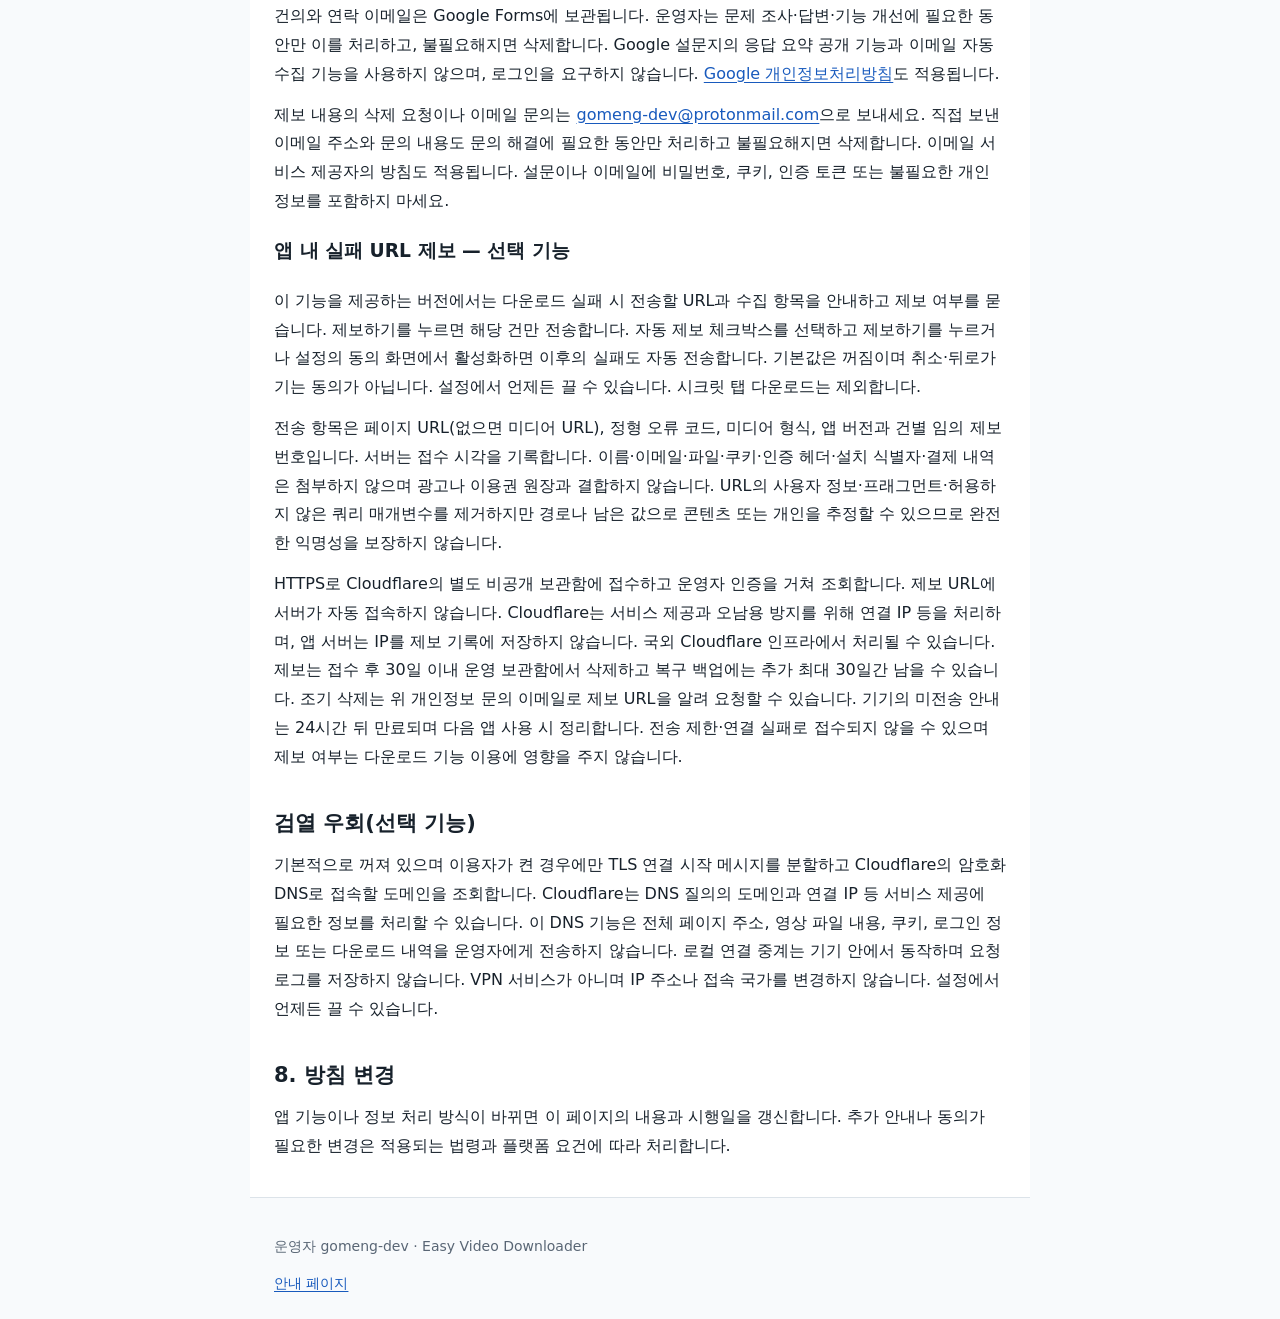
==== commit eeebd57e: "Disclose consented first-launch measurement and install deduplication" ====
--- a/privacy.html
+++ b/privacy.html
@@ -42,7 +42,7 @@
     <h2>3-2. 선택적인 광고 성과 측정</h2>
     <p>이 기능을 제공하는 버전에서는 기본값이 꺼져 있습니다. 앱 사용 통계와 ‘광고 성과 측정’에 동의하고 적용되는 지역의 광고 동의 조건도 충족하면 Google Firebase Analytics·Google Ads 및 TikTok App Events SDK·TikTok Ads를 통해 광고 성과를 측정합니다. 업데이트를 이유로 기존 측정 설정을 자동 해제하지 않습니다. 기존에 광고 성과 측정을 허용했지만 OpenAI 동의 여부를 선택하지 않은 이용자에게는 다음 안전한 앱 진입 시 동의 안내를 한 번 다시 표시합니다. 뒤로가기로 닫으면 기존 설정을 유지하며, 허용·거절을 선택하면 화면의 선택 결과를 반영합니다. 응답하거나 닫은 안내는 자동으로 반복 표시하지 않습니다. 광고 성과 측정 설정은 하나로 유지하며 OpenAI 전송은 변경된 안내에서 허용한 경우에만 시작합니다.</p>
     <p>Google에는 앞서 설명한 앱 이벤트가 전송됩니다. TikTok에는 설치 후 동의 시의 최초 실행과 서버가 확인한 새 유료 프리미엄 구매의 금액·통화, 중복 방지를 위한 무작위 이벤트 식별자를 전송합니다. 기존 설치의 앱 업데이트, 무료 쿠폰, 테스트 구매, 구매 복원은 새 유료 구매로 보내지 않습니다. 구매 금액 조회나 전송이 실패하면 일부 성과가 누락될 수 있습니다.</p>
-    <p>OpenAI 측정을 제공하는 버전에서는 변경된 선택 동의와 해당 지역의 광고 동의 이후에만 서버가 확인한 새 유료 구매의 금액·통화, 검증된 보상형 광고 시청 완료, 발생 시각, 중복 방지 식별자, 원래 광고 클릭 식별자를 서버를 통해 OpenAI에 보냅니다. 클릭 식별자는 동의 후 Google Play Install Referrer에서 읽어 기기에 암호화하여 보관합니다. 이용자 IP·이메일·광고 ID·웹페이지 및 영상 URL·제목·파일·원본 결제 토큰·주문 번호는 OpenAI에 보내지 않습니다. OpenAI에는 이용자 주소 대신 서버의 네트워크 주소가 보입니다. 유효한 클릭 식별자가 없거나 동의 이전에 발생한 이벤트는 제외하며 무료 코드·테스트 구매·구매 복원도 유료 전환으로 보내지 않습니다. 측정을 끄면 새 요청을 중단하고 기기의 클릭·구매 대기 정보를 지웁니다. 이미 진행 중이거나 전송된 요청은 회수할 수 없습니다. 서버 전송은 최대 3회이므로 장애 시 일부 전환이 누락될 수 있습니다. 해외 OpenAI 인프라의 처리·보관 및 권리 행사는 <a href="https://openai.com/policies/privacy-policy/">OpenAI 개인정보처리방침</a>과 <a href="https://openai.com/policies/conversion-terms/">전환 약관</a>에 따릅니다. 이 동의를 거절해도 앱 기능은 제한되지 않습니다.</p>
+    <p>OpenAI 측정을 제공하는 버전에서는 변경된 선택 동의와 해당 지역의 광고 동의 이후에만 설치 후 동의한 첫 앱 실행, 서버가 확인한 새 유료 구매의 금액·통화, 검증된 보상형 광고 시청 완료, 발생 시각, 중복 방지 식별자, 원래 광고 클릭 식별자를 서버를 통해 OpenAI에 보냅니다. 클릭 식별자는 동의 후 Google Play Install Referrer에서 읽어 기기에 암호화하여 보관합니다. Play 다운로드 수가 아닌 설치 후 첫 실행을 측정하며 업데이트·재실행·동의 재변경은 새 설치로 집계하지 않습니다. 이미 설치되어 있던 앱의 업데이트를 신규 설치로 소급 집계하지 않습니다. 이용자 IP·이메일·광고 ID·웹페이지 및 영상 URL·제목·파일·원본 결제 토큰·주문 번호는 OpenAI에 보내지 않습니다. OpenAI에는 이용자 주소 대신 서버의 네트워크 주소가 보입니다. 유효한 클릭 식별자가 없거나 동의 이전에 발생한 이벤트는 제외하며 무료 코드·테스트 구매·구매 복원도 유료 전환으로 보내지 않습니다. 측정을 끄면 새 요청을 중단하고 기기의 클릭·구매 대기 정보를 지웁니다. 설치 중복 집계를 막는 최소한의 로컬 처리 기록은 유지되며 앱 데이터 삭제 시 제거됩니다. 이미 진행 중이거나 전송된 요청은 회수할 수 없습니다. 서버 전송은 최대 3회이므로 장애 시 일부 전환이 누락될 수 있습니다. 해외 OpenAI 인프라의 처리·보관 및 권리 행사는 <a href="https://openai.com/policies/privacy-policy/">OpenAI 개인정보처리방침</a>과 <a href="https://openai.com/policies/conversion-terms/">전환 약관</a>에 따릅니다. 이 동의를 거절해도 앱 기능은 제한되지 않습니다.</p>
     <p>SDK는 광고 ID, SDK 설치 식별자, 앱·기기·운영체제·언어·네트워크 정보, 설치 유입 정보와 IP 주소를 처리할 수 있습니다. IP 주소로 대략적 위치가 추정될 수 있습니다. URL, 검색어, 영상 제목, 파일, 화면 내용, 버튼 문구, 쿠키, 로그인 정보, 원본 결제 토큰·주문 번호는 TikTok에 보내지 않습니다. 화면·버튼 및 구매 내역 자동 수집은 꺼두며, 시크릿 브라우저 화면에는 SDK를 실행하지 않습니다.</p>
     <p>설정에서 광고 성과 측정만 끌 수 있으며 앱 사용 통계를 끄면 함께 중지합니다. 철회 시 해당 SDK의 이후 전송을 중단하고 기기의 식별자 및 대기 데이터를 정리합니다. 이미 전송된 자료와 합산 보고서가 즉시 삭제되는 것은 아닙니다. 거절해도 앱 기능은 제한되지 않습니다. 데이터는 HTTPS로 해외 Google·TikTok 인프라에서 처리될 수 있으며, 처리·보관 및 권리 행사는 Google 개인정보처리방침과 <a href="https://www.tiktok.com/legal/page/global/privacy-policy/en">TikTok 개인정보처리방침</a>, <a href="https://ads.tiktok.com/i18n/official/policy/business-products-terms">TikTok Business Products Data Terms</a>에 따릅니다.</p>
     <h2>4. 결제</h2>
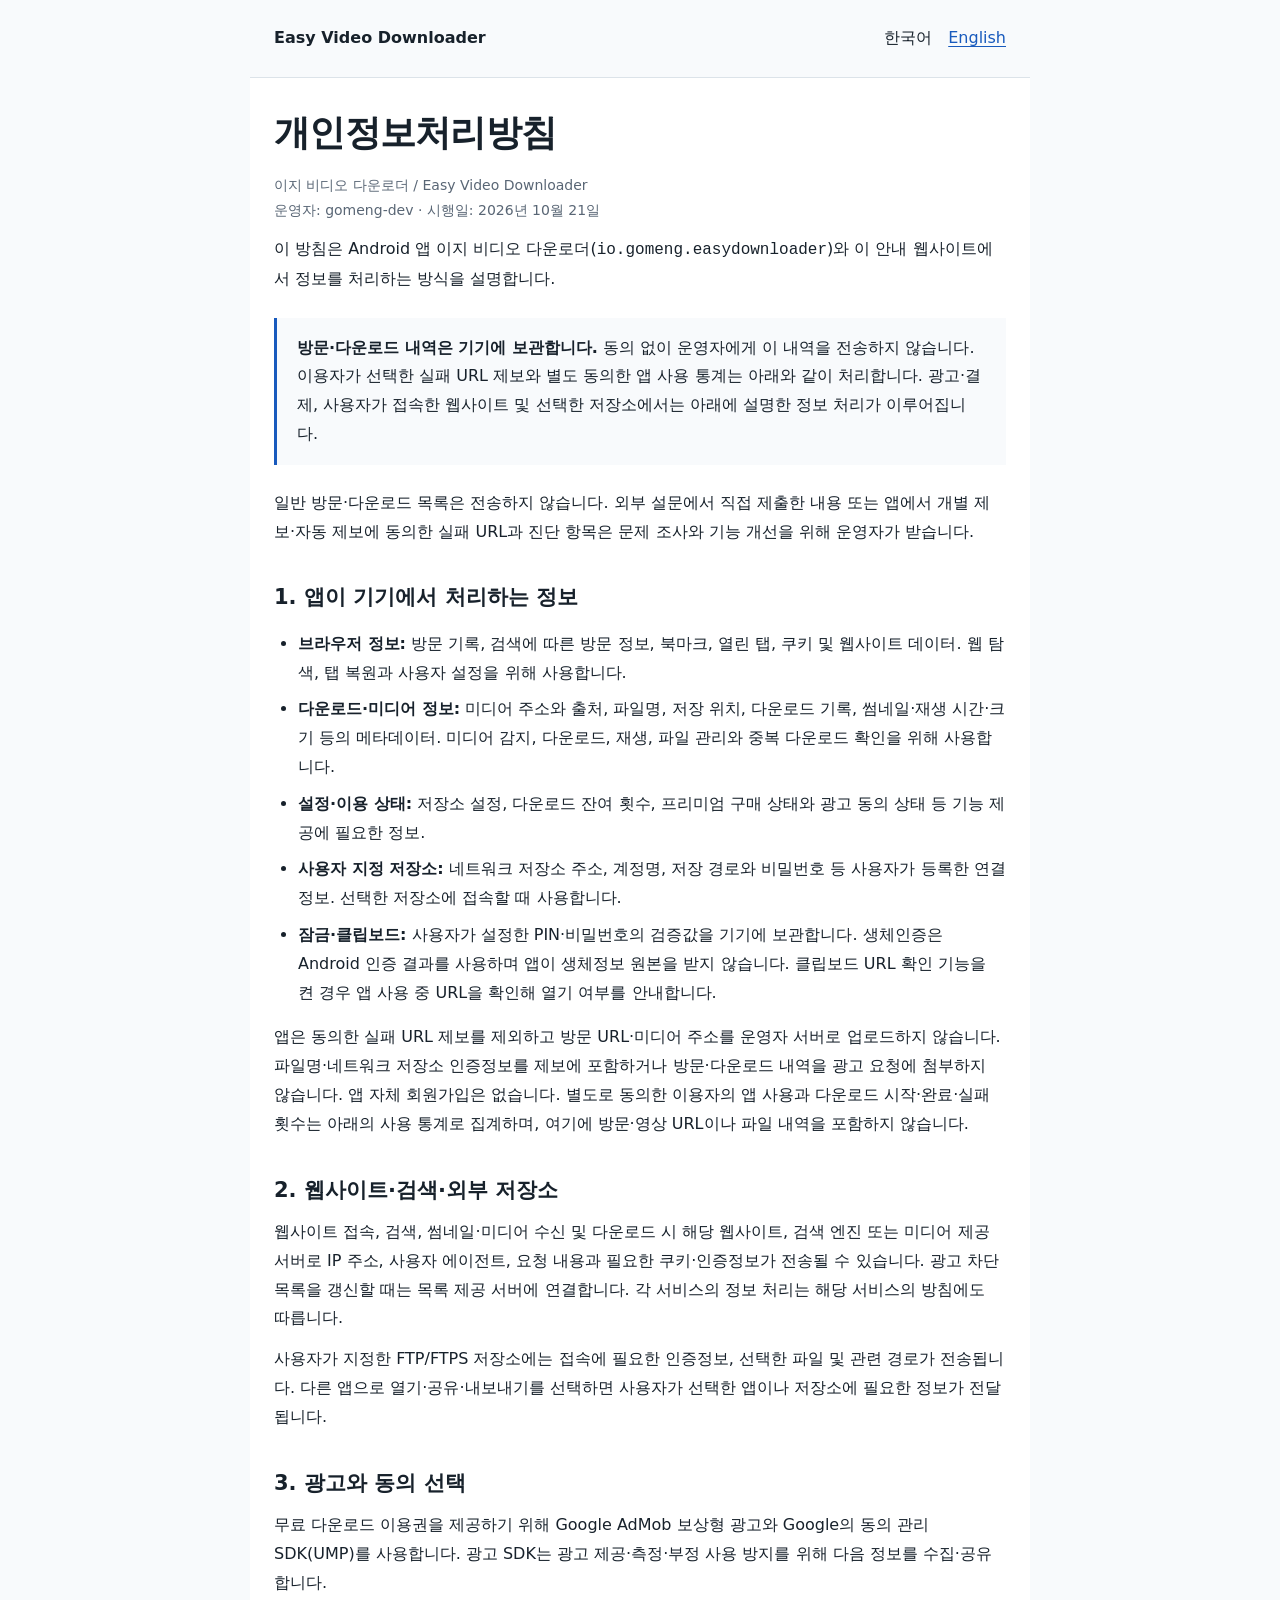
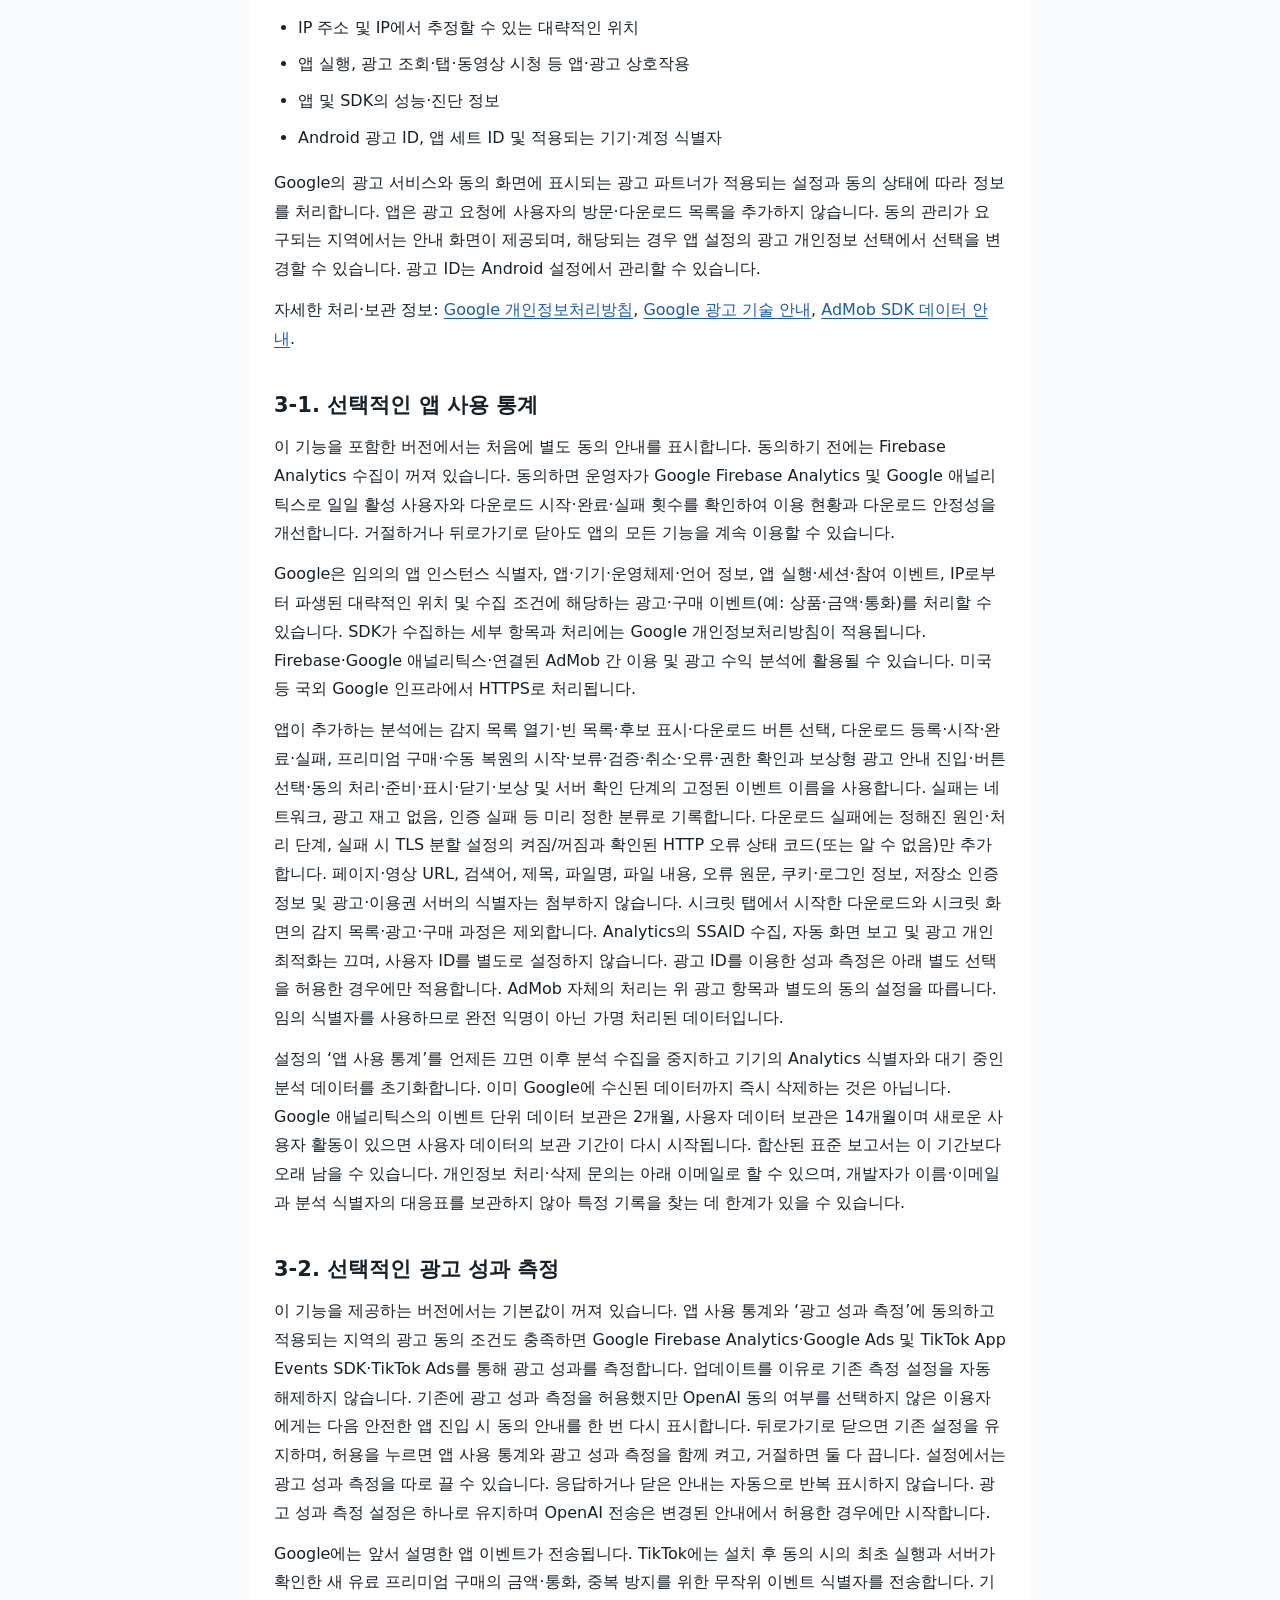
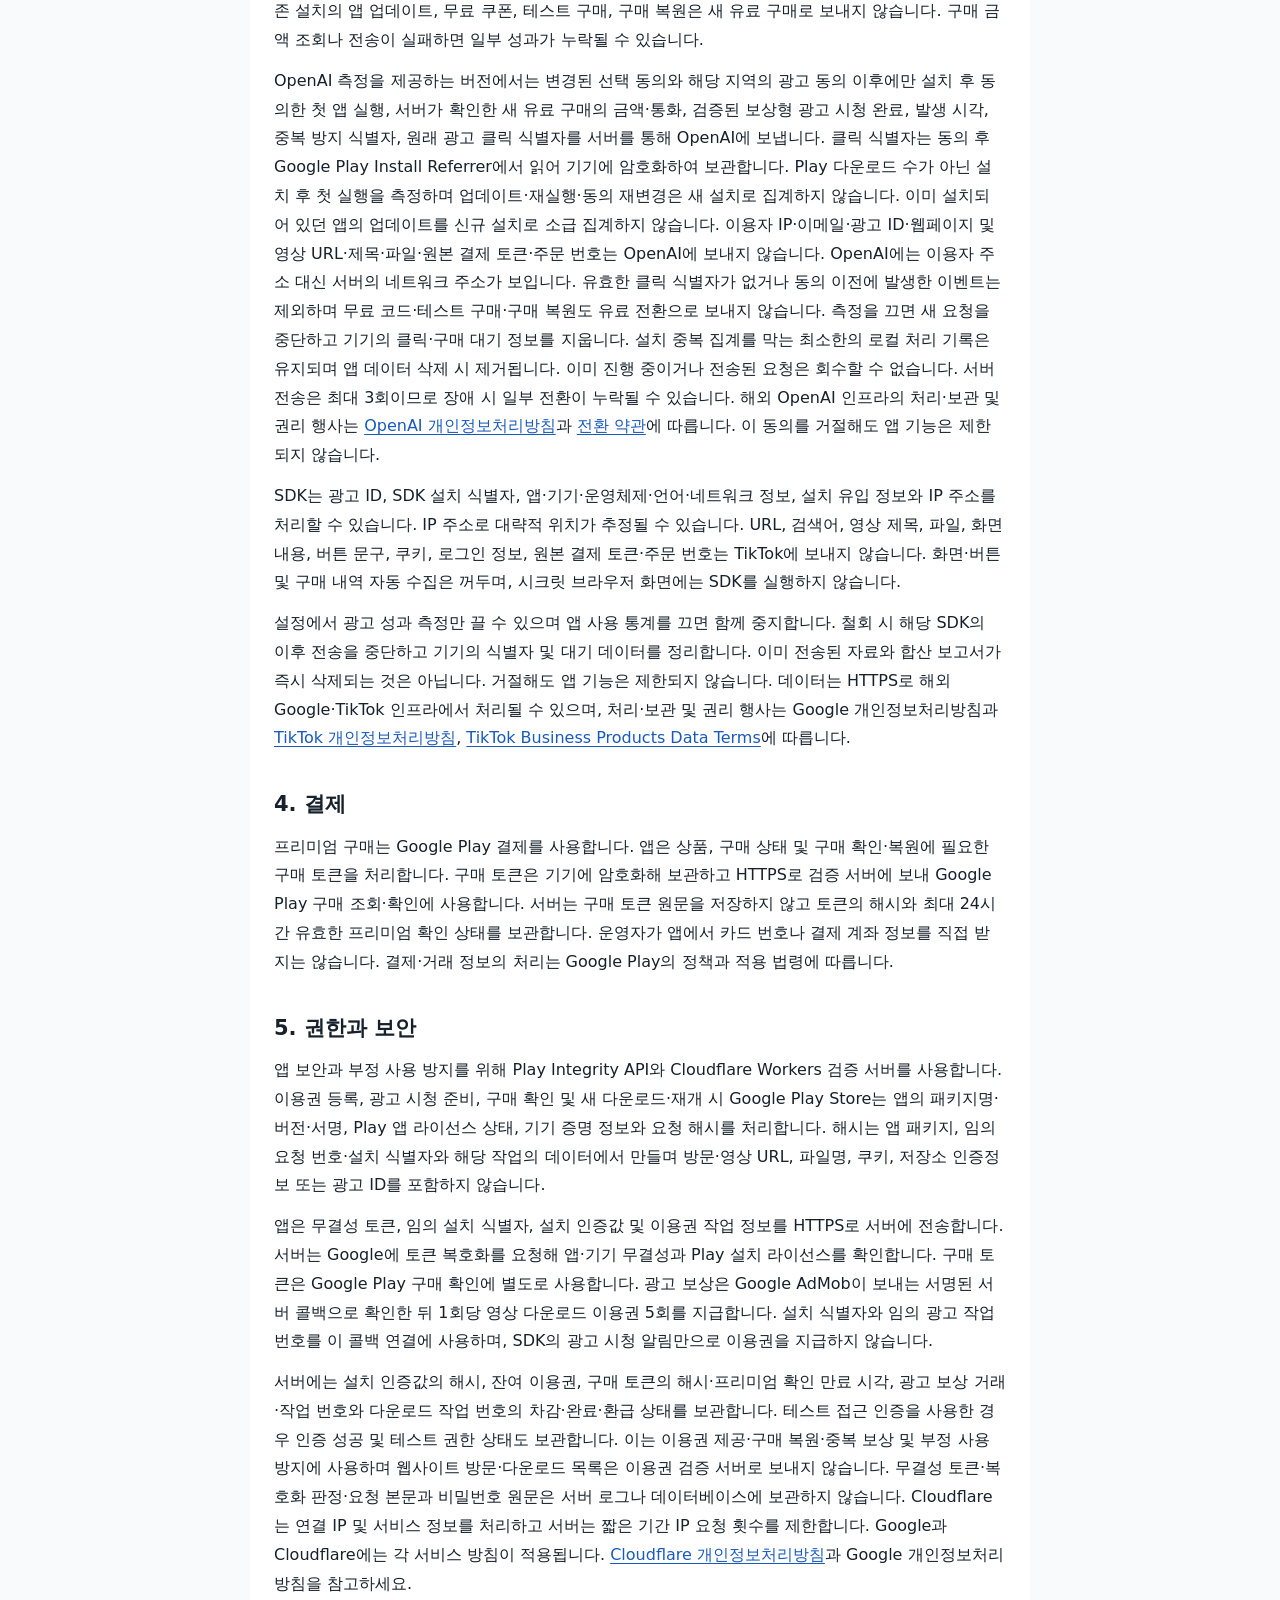
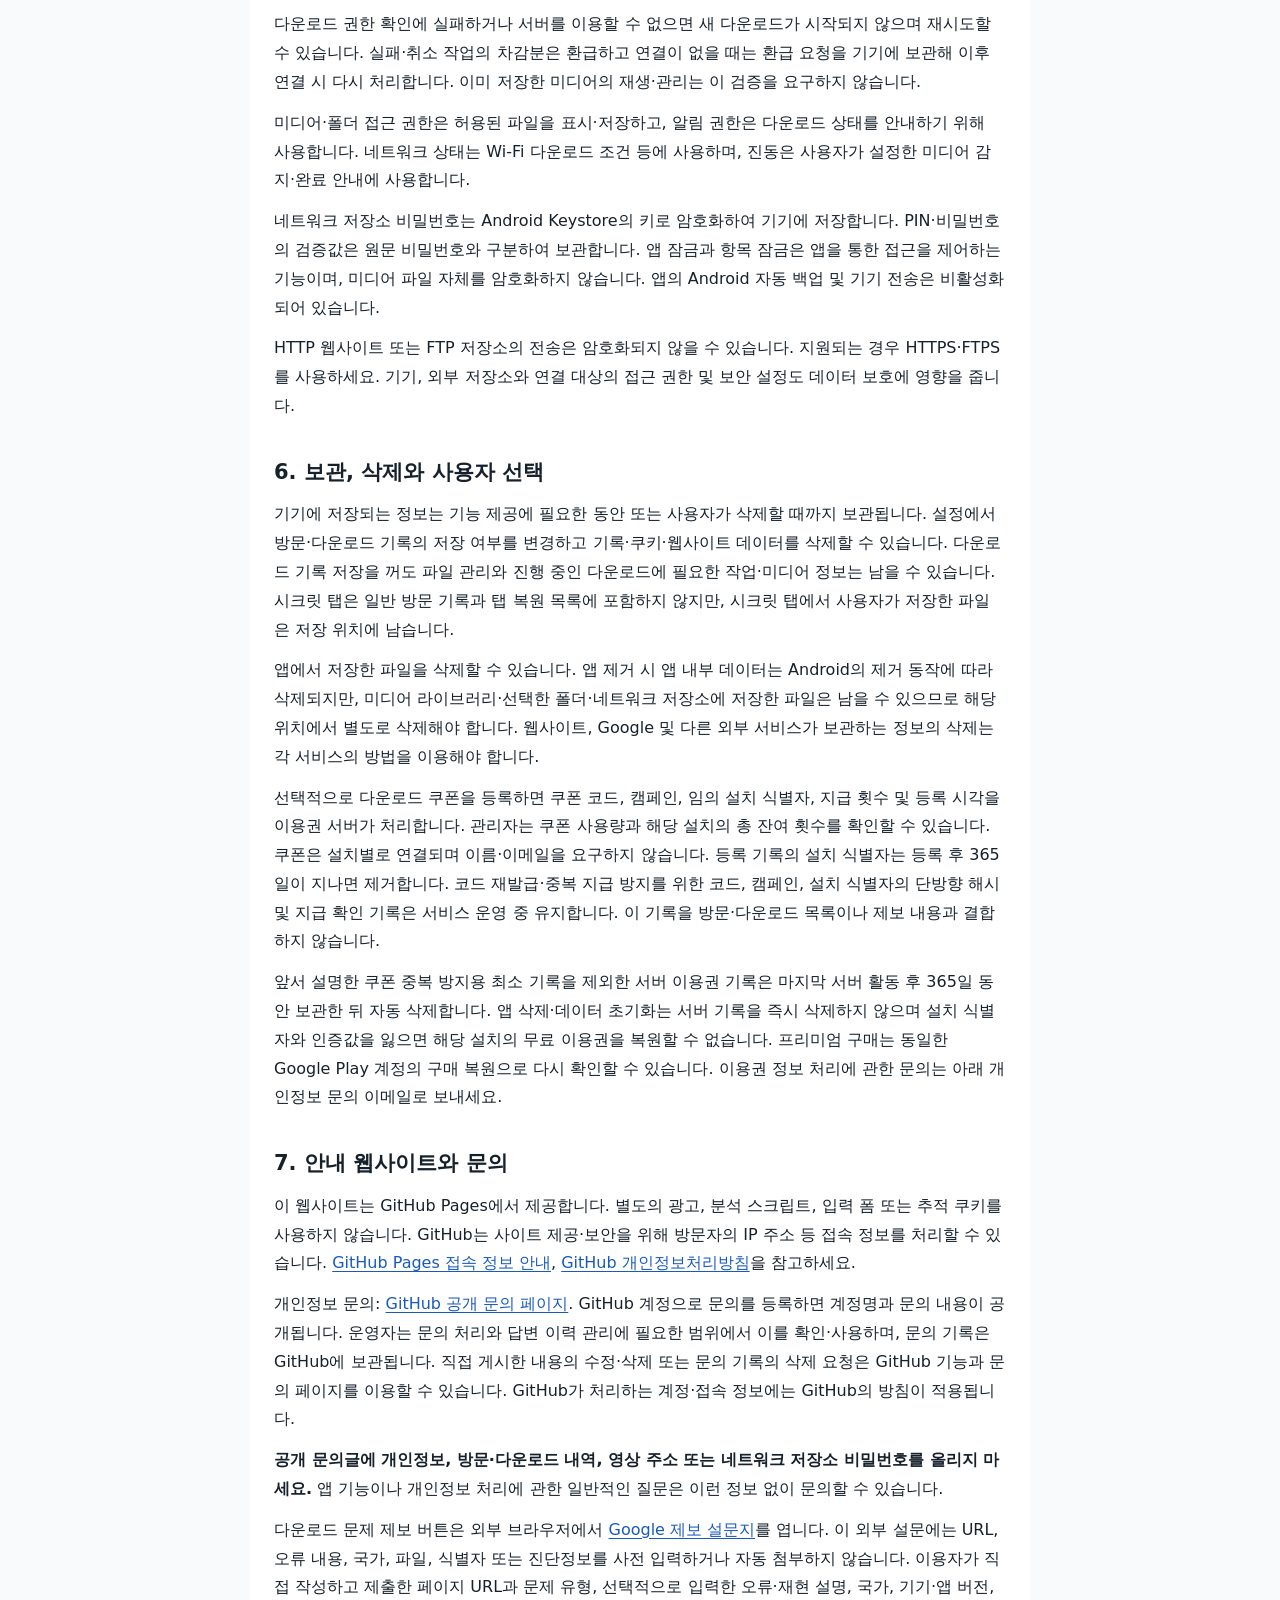
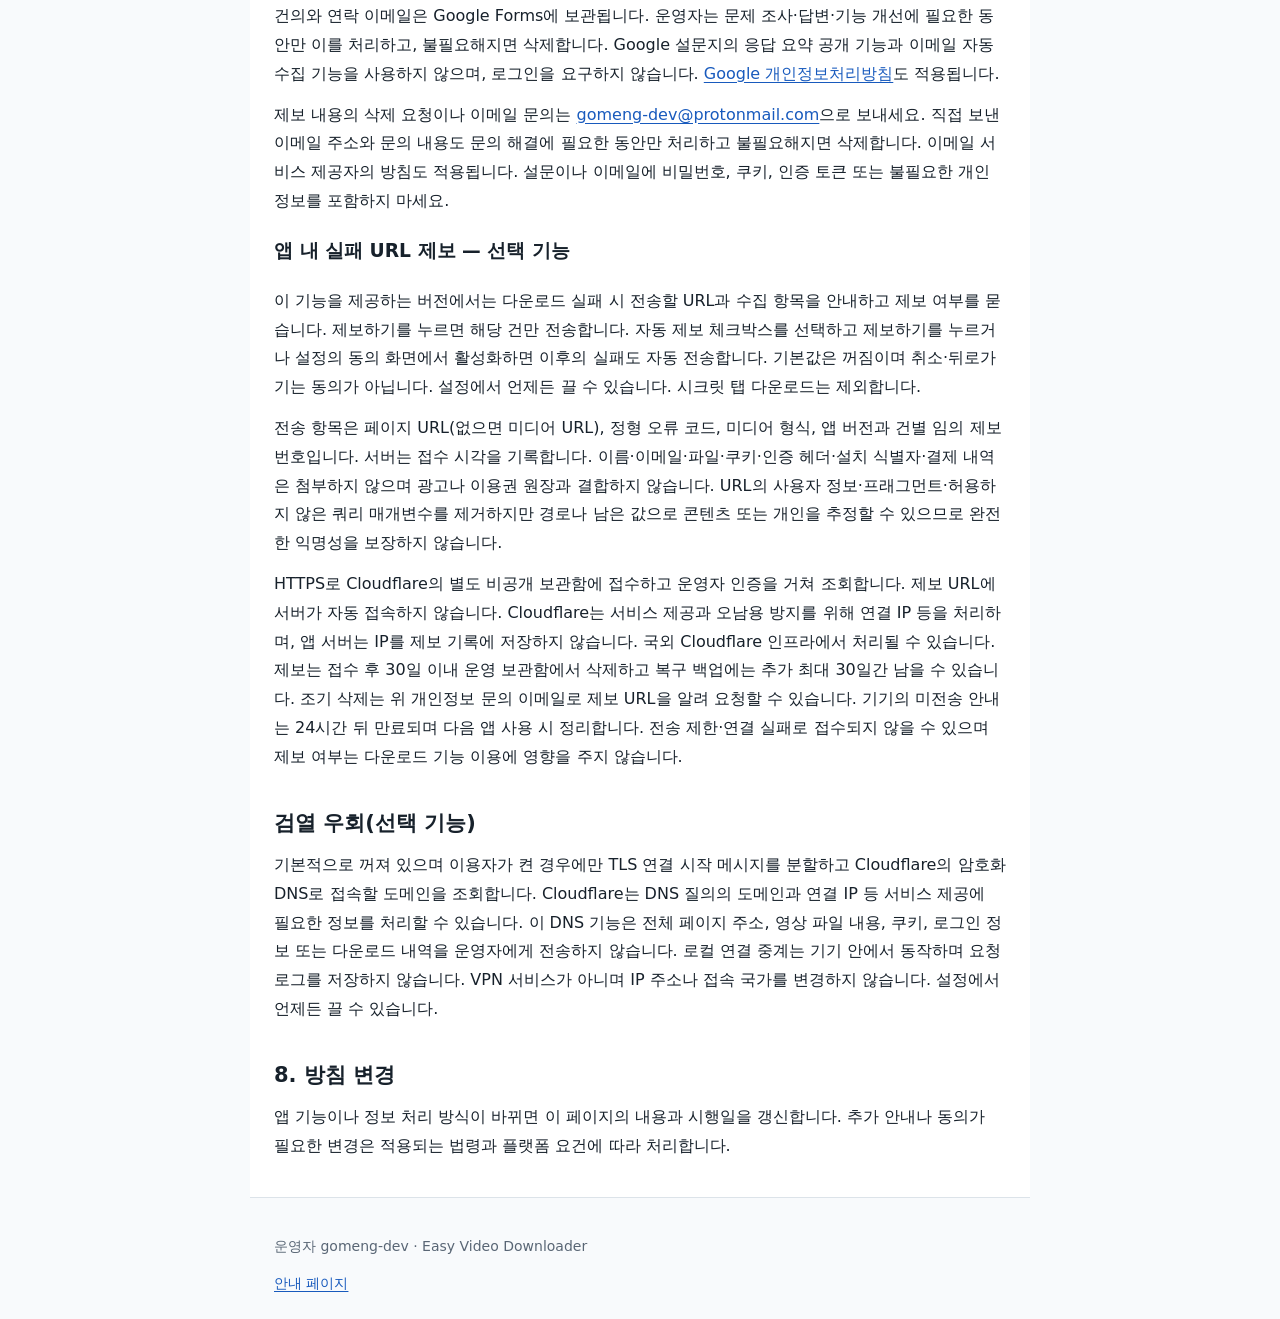
==== commit 7046b142: "Clarify combined Allow action for analytics and ad measurement" ====
--- a/privacy.html
+++ b/privacy.html
@@ -40,7 +40,7 @@
     <p>앱이 추가하는 분석에는 감지 목록 열기·빈 목록·후보 표시·다운로드 버튼 선택, 다운로드 등록·시작·완료·실패, 프리미엄 구매·수동 복원의 시작·보류·검증·취소·오류·권한 확인과 보상형 광고 안내 진입·버튼 선택·동의 처리·준비·표시·닫기·보상 및 서버 확인 단계의 고정된 이벤트 이름을 사용합니다. 실패는 네트워크, 광고 재고 없음, 인증 실패 등 미리 정한 분류로 기록합니다. 다운로드 실패에는 정해진 원인·처리 단계, 실패 시 TLS 분할 설정의 켜짐/꺼짐과 확인된 HTTP 오류 상태 코드(또는 알 수 없음)만 추가합니다. 페이지·영상 URL, 검색어, 제목, 파일명, 파일 내용, 오류 원문, 쿠키·로그인 정보, 저장소 인증정보 및 광고·이용권 서버의 식별자는 첨부하지 않습니다. 시크릿 탭에서 시작한 다운로드와 시크릿 화면의 감지 목록·광고·구매 과정은 제외합니다. Analytics의 SSAID 수집, 자동 화면 보고 및 광고 개인 최적화는 끄며, 사용자 ID를 별도로 설정하지 않습니다. 광고 ID를 이용한 성과 측정은 아래 별도 선택을 허용한 경우에만 적용합니다. AdMob 자체의 처리는 위 광고 항목과 별도의 동의 설정을 따릅니다. 임의 식별자를 사용하므로 완전 익명이 아닌 가명 처리된 데이터입니다.</p>
     <p>설정의 ‘앱 사용 통계’를 언제든 끄면 이후 분석 수집을 중지하고 기기의 Analytics 식별자와 대기 중인 분석 데이터를 초기화합니다. 이미 Google에 수신된 데이터까지 즉시 삭제하는 것은 아닙니다. Google 애널리틱스의 이벤트 단위 데이터 보관은 2개월, 사용자 데이터 보관은 14개월이며 새로운 사용자 활동이 있으면 사용자 데이터의 보관 기간이 다시 시작됩니다. 합산된 표준 보고서는 이 기간보다 오래 남을 수 있습니다. 개인정보 처리·삭제 문의는 아래 이메일로 할 수 있으며, 개발자가 이름·이메일과 분석 식별자의 대응표를 보관하지 않아 특정 기록을 찾는 데 한계가 있을 수 있습니다.</p>
     <h2>3-2. 선택적인 광고 성과 측정</h2>
-    <p>이 기능을 제공하는 버전에서는 기본값이 꺼져 있습니다. 앱 사용 통계와 ‘광고 성과 측정’에 동의하고 적용되는 지역의 광고 동의 조건도 충족하면 Google Firebase Analytics·Google Ads 및 TikTok App Events SDK·TikTok Ads를 통해 광고 성과를 측정합니다. 업데이트를 이유로 기존 측정 설정을 자동 해제하지 않습니다. 기존에 광고 성과 측정을 허용했지만 OpenAI 동의 여부를 선택하지 않은 이용자에게는 다음 안전한 앱 진입 시 동의 안내를 한 번 다시 표시합니다. 뒤로가기로 닫으면 기존 설정을 유지하며, 허용·거절을 선택하면 화면의 선택 결과를 반영합니다. 응답하거나 닫은 안내는 자동으로 반복 표시하지 않습니다. 광고 성과 측정 설정은 하나로 유지하며 OpenAI 전송은 변경된 안내에서 허용한 경우에만 시작합니다.</p>
+    <p>이 기능을 제공하는 버전에서는 기본값이 꺼져 있습니다. 앱 사용 통계와 ‘광고 성과 측정’에 동의하고 적용되는 지역의 광고 동의 조건도 충족하면 Google Firebase Analytics·Google Ads 및 TikTok App Events SDK·TikTok Ads를 통해 광고 성과를 측정합니다. 업데이트를 이유로 기존 측정 설정을 자동 해제하지 않습니다. 기존에 광고 성과 측정을 허용했지만 OpenAI 동의 여부를 선택하지 않은 이용자에게는 다음 안전한 앱 진입 시 동의 안내를 한 번 다시 표시합니다. 뒤로가기로 닫으면 기존 설정을 유지하며, 허용을 누르면 앱 사용 통계와 광고 성과 측정을 함께 켜고, 거절하면 둘 다 끕니다. 설정에서는 광고 성과 측정을 따로 끌 수 있습니다. 응답하거나 닫은 안내는 자동으로 반복 표시하지 않습니다. 광고 성과 측정 설정은 하나로 유지하며 OpenAI 전송은 변경된 안내에서 허용한 경우에만 시작합니다.</p>
     <p>Google에는 앞서 설명한 앱 이벤트가 전송됩니다. TikTok에는 설치 후 동의 시의 최초 실행과 서버가 확인한 새 유료 프리미엄 구매의 금액·통화, 중복 방지를 위한 무작위 이벤트 식별자를 전송합니다. 기존 설치의 앱 업데이트, 무료 쿠폰, 테스트 구매, 구매 복원은 새 유료 구매로 보내지 않습니다. 구매 금액 조회나 전송이 실패하면 일부 성과가 누락될 수 있습니다.</p>
     <p>OpenAI 측정을 제공하는 버전에서는 변경된 선택 동의와 해당 지역의 광고 동의 이후에만 설치 후 동의한 첫 앱 실행, 서버가 확인한 새 유료 구매의 금액·통화, 검증된 보상형 광고 시청 완료, 발생 시각, 중복 방지 식별자, 원래 광고 클릭 식별자를 서버를 통해 OpenAI에 보냅니다. 클릭 식별자는 동의 후 Google Play Install Referrer에서 읽어 기기에 암호화하여 보관합니다. Play 다운로드 수가 아닌 설치 후 첫 실행을 측정하며 업데이트·재실행·동의 재변경은 새 설치로 집계하지 않습니다. 이미 설치되어 있던 앱의 업데이트를 신규 설치로 소급 집계하지 않습니다. 이용자 IP·이메일·광고 ID·웹페이지 및 영상 URL·제목·파일·원본 결제 토큰·주문 번호는 OpenAI에 보내지 않습니다. OpenAI에는 이용자 주소 대신 서버의 네트워크 주소가 보입니다. 유효한 클릭 식별자가 없거나 동의 이전에 발생한 이벤트는 제외하며 무료 코드·테스트 구매·구매 복원도 유료 전환으로 보내지 않습니다. 측정을 끄면 새 요청을 중단하고 기기의 클릭·구매 대기 정보를 지웁니다. 설치 중복 집계를 막는 최소한의 로컬 처리 기록은 유지되며 앱 데이터 삭제 시 제거됩니다. 이미 진행 중이거나 전송된 요청은 회수할 수 없습니다. 서버 전송은 최대 3회이므로 장애 시 일부 전환이 누락될 수 있습니다. 해외 OpenAI 인프라의 처리·보관 및 권리 행사는 <a href="https://openai.com/policies/privacy-policy/">OpenAI 개인정보처리방침</a>과 <a href="https://openai.com/policies/conversion-terms/">전환 약관</a>에 따릅니다. 이 동의를 거절해도 앱 기능은 제한되지 않습니다.</p>
     <p>SDK는 광고 ID, SDK 설치 식별자, 앱·기기·운영체제·언어·네트워크 정보, 설치 유입 정보와 IP 주소를 처리할 수 있습니다. IP 주소로 대략적 위치가 추정될 수 있습니다. URL, 검색어, 영상 제목, 파일, 화면 내용, 버튼 문구, 쿠키, 로그인 정보, 원본 결제 토큰·주문 번호는 TikTok에 보내지 않습니다. 화면·버튼 및 구매 내역 자동 수집은 꺼두며, 시크릿 브라우저 화면에는 SDK를 실행하지 않습니다.</p>
